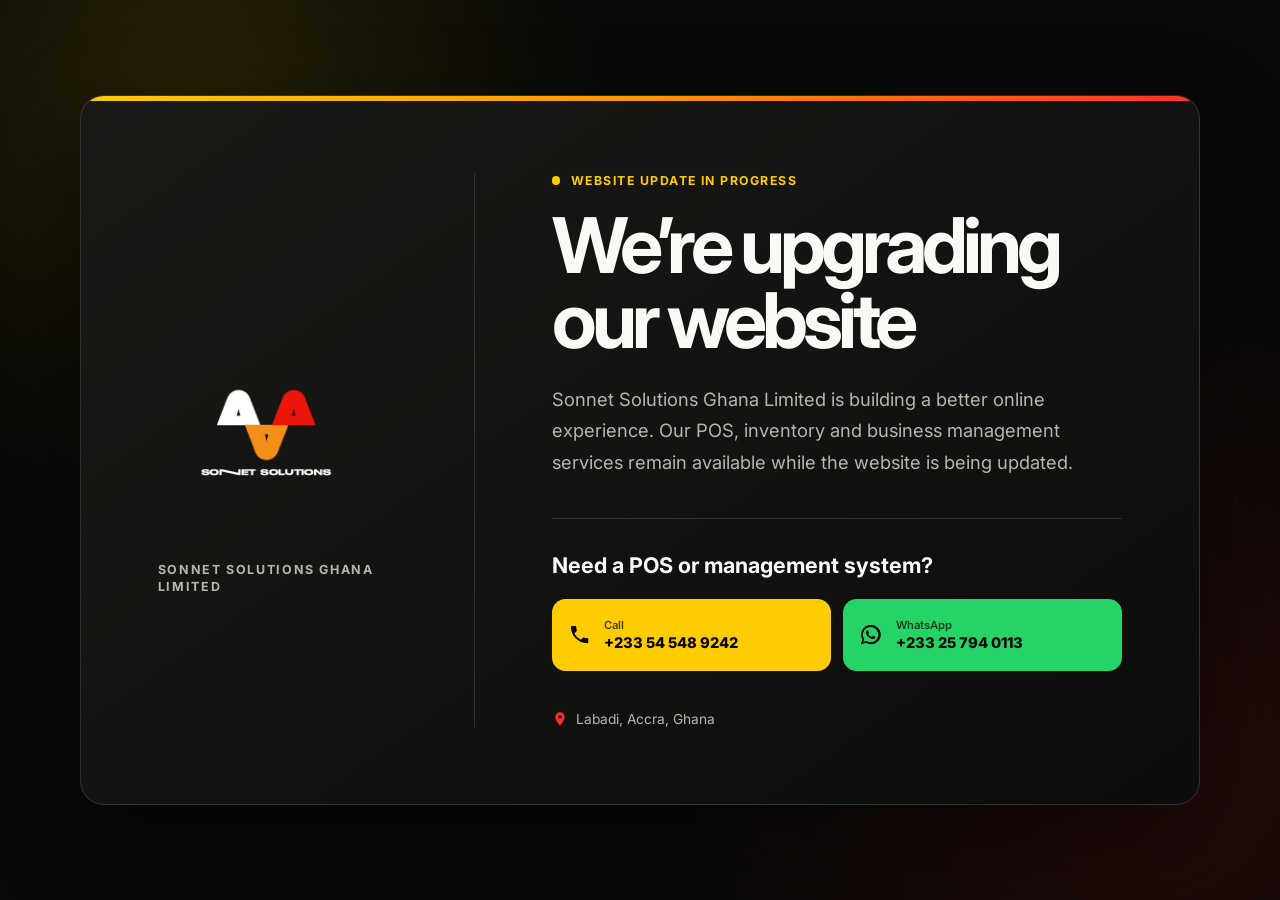
==== index.html @ 83808cdf "Revert "Merge pull request #1 from sonnetechgh-lang/redesign/pos-positioning" This reverts commit e8" ====
<!DOCTYPE html>
<html lang="en">

<head>
    <meta charset="UTF-8">
    <meta name="viewport" content="width=device-width, initial-scale=1.0, viewport-fit=cover">
    <meta name="robots" content="noindex, nofollow, noarchive">
    <meta name="theme-color" content="#080807">
    <meta name="description" content="Sonnet Solutions Ghana Limited is upgrading its website. POS, inventory and business management services remain available.">
    <title>Website Maintenance | Sonnet Solutions Ghana Limited</title>
    <link rel="icon" type="image/x-icon" href="LOGO/3-colors-Black-Bg.ico">
    <link rel="preconnect" href="https://fonts.googleapis.com">
    <link rel="preconnect" href="https://fonts.gstatic.com" crossorigin>
    <link href="https://fonts.googleapis.com/css2?family=Inter:wght@400;500;600;700;800&amp;display=swap" rel="stylesheet">
    <link rel="stylesheet" href="maintenance.css">
</head>

<body>
    <main class="maintenance-shell">
        <section class="maintenance-card" aria-labelledby="maintenance-title">
            <div class="brand-block">
                <img src="LOGO/REMOVED.png" alt="Sonnet Solutions Ghana Limited" class="brand-logo">
                <p class="company-name">Sonnet Solutions Ghana Limited</p>
            </div>

            <div class="message-block">
                <p class="eyebrow"><span class="status-dot" aria-hidden="true"></span> Website update in progress</p>
                <h1 id="maintenance-title">We&rsquo;re upgrading<br>our website</h1>
                <p class="intro">Sonnet Solutions Ghana Limited is building a better online experience. Our POS,
                    inventory and business management services remain available while the website is being updated.</p>
            </div>

            <section class="contact-block" aria-labelledby="contact-title">
                <h2 id="contact-title">Need a POS or management system?</h2>
                <div class="contact-actions">
                    <a class="contact-button contact-button--call" href="tel:+233545489242">
                        <svg viewBox="0 0 24 24" aria-hidden="true">
                            <path d="M6.6 10.8a15.5 15.5 0 0 0 6.6 6.6l2.2-2.2a1 1 0 0 1 1-.24c1.1.37 2.3.56 3.6.56a1 1 0 0 1 1 1V20a1 1 0 0 1-1 1C10.6 21 3 13.4 3 4a1 1 0 0 1 1-1h3.5a1 1 0 0 1 1 1c0 1.25.2 2.46.56 3.58a1 1 0 0 1-.25 1.02L6.6 10.8Z"/>
                        </svg>
                        <span><small>Call</small>+233&nbsp;54&nbsp;548&nbsp;9242</span>
                    </a>
                    <a class="contact-button contact-button--whatsapp" href="https://wa.me/233257940113" target="_blank" rel="noopener noreferrer">
                        <svg viewBox="0 0 24 24" aria-hidden="true">
                            <path d="M12 2a9.8 9.8 0 0 0-8.45 14.75L2 22l5.4-1.5A9.98 9.98 0 1 0 12 2Zm0 17.98a7.9 7.9 0 0 1-4.03-1.1l-.29-.17-3.2.89.86-3.12-.19-.32A7.96 7.96 0 1 1 12 19.98Zm4.37-5.96c-.24-.12-1.42-.7-1.64-.78-.22-.08-.38-.12-.54.12-.16.24-.62.78-.76.94-.14.16-.28.18-.52.06-.24-.12-1.01-.37-1.92-1.18a7.17 7.17 0 0 1-1.33-1.66c-.14-.24-.02-.37.1-.49.11-.11.24-.28.36-.42.12-.14.16-.24.24-.4.08-.16.04-.3-.02-.42-.06-.12-.54-1.3-.74-1.78-.2-.47-.4-.4-.54-.41h-.46c-.16 0-.42.06-.64.3-.22.24-.84.82-.84 2s.86 2.32.98 2.48c.12.16 1.69 2.58 4.1 3.62.57.25 1.02.4 1.37.51.58.18 1.1.16 1.51.1.46-.07 1.42-.58 1.62-1.14.2-.56.2-1.04.14-1.14-.06-.1-.22-.16-.46-.28Z"/>
                        </svg>
                        <span><small>WhatsApp</small>+233 25 794 0113</span>
                    </a>
                </div>
            </section>

            <p class="location">
                <svg viewBox="0 0 24 24" aria-hidden="true">
                    <path d="M12 2a7 7 0 0 0-7 7c0 5.25 7 13 7 13s7-7.75 7-13a7 7 0 0 0-7-7Zm0 9.5A2.5 2.5 0 1 1 12 6a2.5 2.5 0 0 1 0 5.5Z"/>
                </svg>
                Labadi, Accra, Ghana
            </p>
        </section>
    </main>
</body>

</html>
---- maintenance.css ----
:root {
    --ink: #080807;
    --surface: #121210;
    --surface-raised: #191916;
    --text: #faf9f5;
    --muted: #b8b5ab;
    --yellow: #ffcc00;
    --orange: #ff9700;
    --red: #ff3127;
    --green: #25d366;
    --border: rgba(255, 255, 255, 0.12);
    font-family: "Inter", system-ui, -apple-system, BlinkMacSystemFont, "Segoe UI", sans-serif;
    color-scheme: dark;
}

* {
    box-sizing: border-box;
}

html {
    min-width: 320px;
    background: var(--ink);
}

body {
    min-height: 100vh;
    min-height: 100svh;
    margin: 0;
    color: var(--text);
    background:
        radial-gradient(circle at 15% 10%, rgba(255, 204, 0, 0.12), transparent 26rem),
        radial-gradient(circle at 90% 85%, rgba(255, 49, 39, 0.11), transparent 30rem),
        var(--ink);
}

.maintenance-shell {
    min-height: 100vh;
    min-height: 100svh;
    display: grid;
    place-items: center;
    padding: clamp(1rem, 4vw, 3rem);
}

.maintenance-card {
    width: min(100%, 70rem);
    position: relative;
    overflow: hidden;
    display: grid;
    grid-template-columns: minmax(13rem, 0.75fr) minmax(20rem, 1.35fr);
    column-gap: clamp(2rem, 6vw, 6rem);
    row-gap: 2.5rem;
    padding: clamp(2rem, 6vw, 5.5rem);
    background: linear-gradient(145deg, rgba(25, 25, 22, 0.98), rgba(13, 13, 12, 0.98));
    border: 1px solid var(--border);
    border-radius: 1.5rem;
    box-shadow: 0 2rem 6rem rgba(0, 0, 0, 0.45);
}

.maintenance-card::before {
    content: "";
    position: absolute;
    inset: 0 0 auto;
    height: 0.3rem;
    background: linear-gradient(90deg, var(--yellow), var(--orange), var(--red));
}

.brand-block {
    grid-row: 1 / span 3;
    display: flex;
    flex-direction: column;
    align-items: flex-start;
    justify-content: center;
    padding-right: clamp(1rem, 3vw, 3rem);
    border-right: 1px solid var(--border);
}

.brand-logo {
    display: block;
    width: min(100%, 15rem);
    height: auto;
    margin-left: -0.75rem;
}

.company-name {
    max-width: 15rem;
    margin: 1rem 0 0;
    color: var(--muted);
    font-size: 0.78rem;
    font-weight: 700;
    line-height: 1.4;
    letter-spacing: 0.13em;
    text-transform: uppercase;
}

.message-block,
.contact-block {
    max-width: 39rem;
}

.eyebrow {
    display: flex;
    align-items: center;
    gap: 0.65rem;
    margin: 0 0 1.25rem;
    color: var(--yellow);
    font-size: 0.77rem;
    font-weight: 700;
    letter-spacing: 0.12em;
    text-transform: uppercase;
}

.status-dot {
    width: 0.55rem;
    height: 0.55rem;
    flex: 0 0 auto;
    border-radius: 50%;
    background: currentColor;
    box-shadow: 0 0 0 0 rgba(255, 204, 0, 0.45);
    animation: pulse 2s ease-out infinite;
}

h1 {
    margin: 0;
    max-width: 13ch;
    font-size: clamp(2.6rem, 6vw, 5.25rem);
    line-height: 0.98;
    letter-spacing: -0.065em;
}

.intro {
    max-width: 58ch;
    margin: 1.6rem 0 0;
    color: var(--muted);
    font-size: clamp(1rem, 1.5vw, 1.15rem);
    line-height: 1.7;
}

.contact-block {
    padding-top: 2rem;
    border-top: 1px solid var(--border);
}

h2 {
    margin: 0 0 1.25rem;
    font-size: clamp(1.1rem, 2vw, 1.35rem);
    line-height: 1.3;
}

.contact-actions {
    display: grid;
    grid-template-columns: repeat(2, minmax(0, 1fr));
    gap: 0.75rem;
}

.contact-button {
    min-height: 4.5rem;
    display: flex;
    align-items: center;
    gap: 0.85rem;
    padding: 0.85rem 1rem;
    color: var(--ink);
    border-radius: 0.85rem;
    text-decoration: none;
    font-size: 0.92rem;
    font-weight: 800;
    transition: transform 180ms ease, filter 180ms ease;
}

.contact-button svg {
    width: 1.45rem;
    height: 1.45rem;
    flex: 0 0 auto;
    fill: currentColor;
}

.contact-button span {
    display: flex;
    flex-direction: column;
    gap: 0.12rem;
}

.contact-button small {
    font-size: 0.7rem;
    font-weight: 600;
    opacity: 0.72;
}

.contact-button--call {
    background: var(--yellow);
}

.contact-button--whatsapp {
    background: var(--green);
}

.contact-button:hover {
    filter: brightness(1.08);
    transform: translateY(-2px);
}

.contact-button:focus-visible {
    outline: 3px solid var(--text);
    outline-offset: 3px;
}

.location {
    display: flex;
    align-items: center;
    gap: 0.5rem;
    margin: 0;
    color: var(--muted);
    font-size: 0.86rem;
}

.location svg {
    width: 1rem;
    height: 1rem;
    fill: var(--red);
}

@keyframes pulse {
    70% {
        box-shadow: 0 0 0 0.55rem rgba(255, 204, 0, 0);
    }

    100% {
        box-shadow: 0 0 0 0 rgba(255, 204, 0, 0);
    }
}

@media (max-width: 760px) {
    .maintenance-shell {
        place-items: start center;
        padding: 0;
    }

    .maintenance-card {
        min-height: 100vh;
        min-height: 100svh;
        grid-template-columns: 1fr;
        gap: 2rem;
        padding: max(2rem, env(safe-area-inset-top)) 1.25rem max(2rem, env(safe-area-inset-bottom));
        border: 0;
        border-radius: 0;
        box-shadow: none;
    }

    .brand-block {
        grid-row: auto;
        display: grid;
        grid-template-columns: 5.25rem 1fr;
        align-items: center;
        gap: 0.8rem;
        justify-content: start;
        padding: 0 0 1.25rem;
        border-right: 0;
        border-bottom: 1px solid var(--border);
    }

    .brand-logo {
        width: 5.25rem;
        margin: 0;
    }

    .company-name {
        margin: 0;
        font-size: 0.7rem;
    }

    h1 {
        max-width: 10ch;
        font-size: clamp(2.7rem, 14vw, 4.25rem);
    }

    .contact-actions {
        grid-template-columns: 1fr;
    }

    .location {
        align-self: end;
    }
}

@media (prefers-reduced-motion: reduce) {
    *,
    *::before,
    *::after {
        scroll-behavior: auto !important;
        animation-duration: 0.01ms !important;
        animation-iteration-count: 1 !important;
        transition-duration: 0.01ms !important;
    }
}
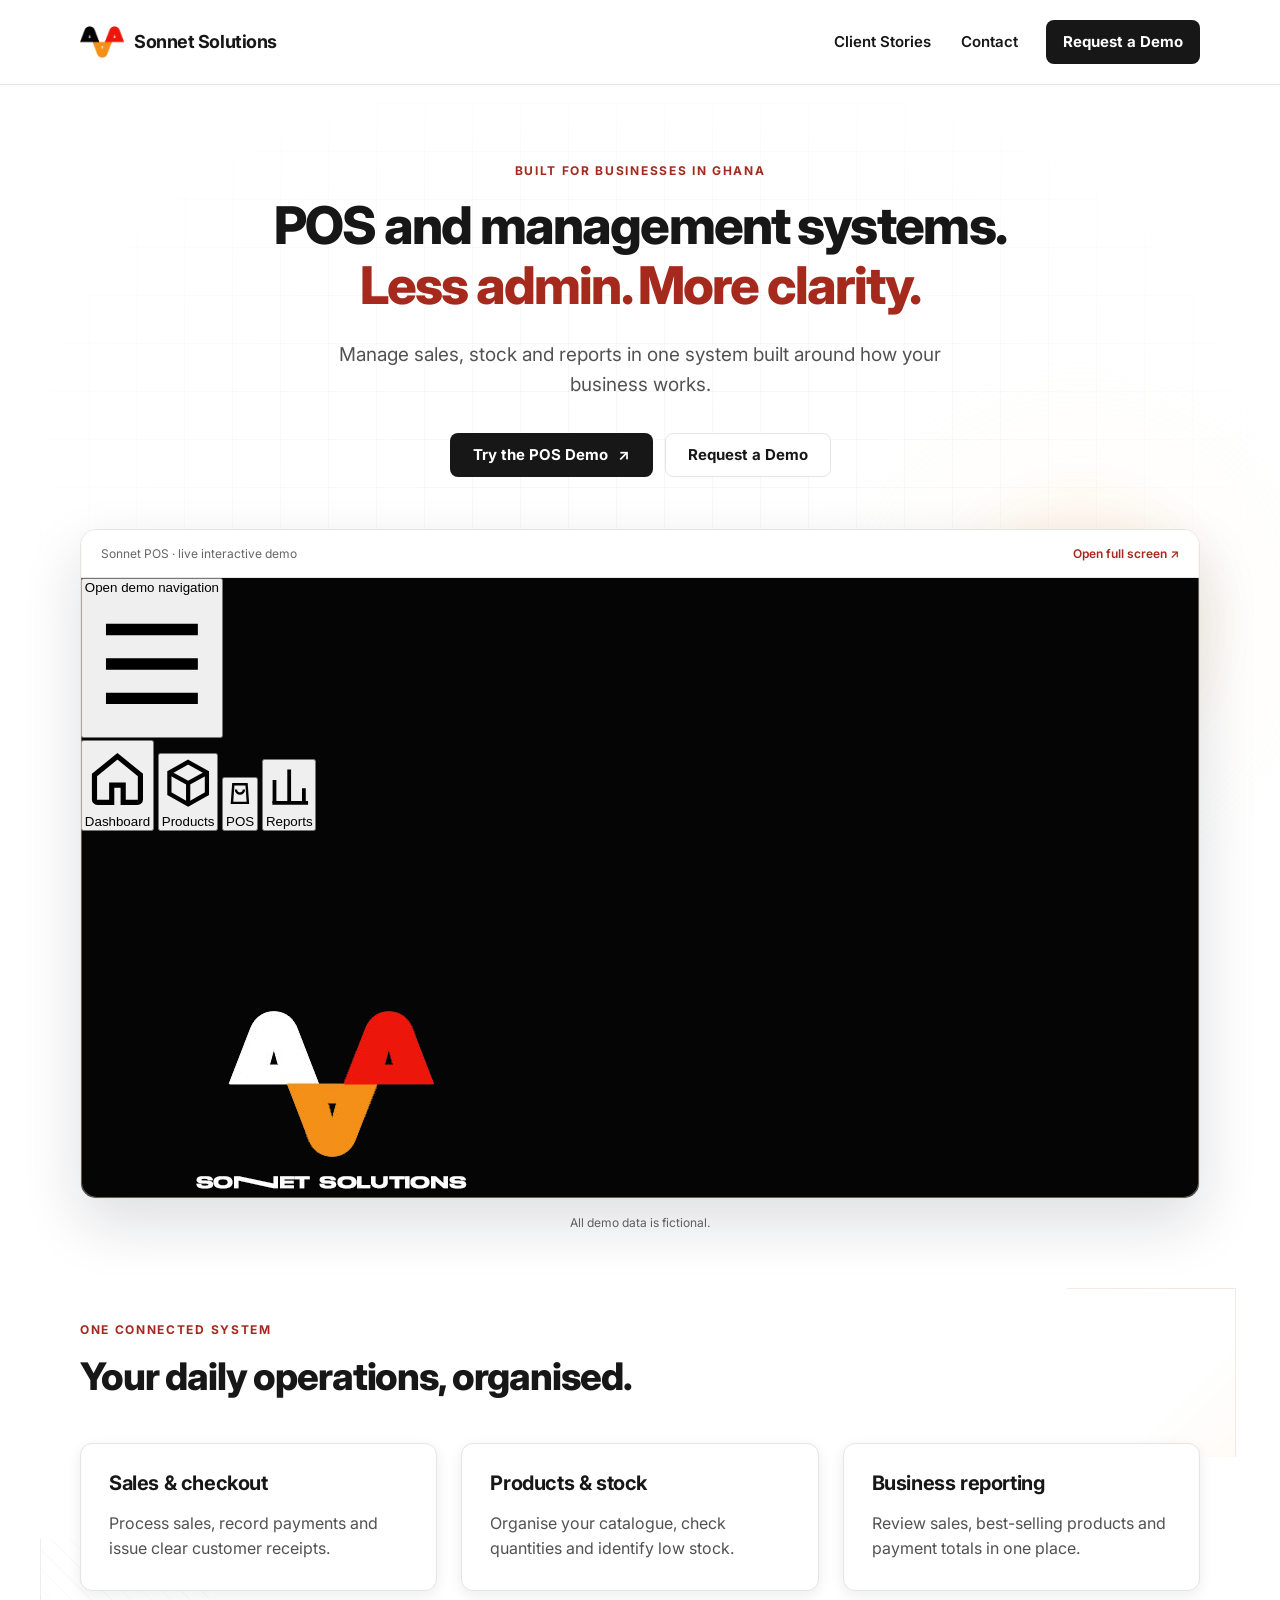
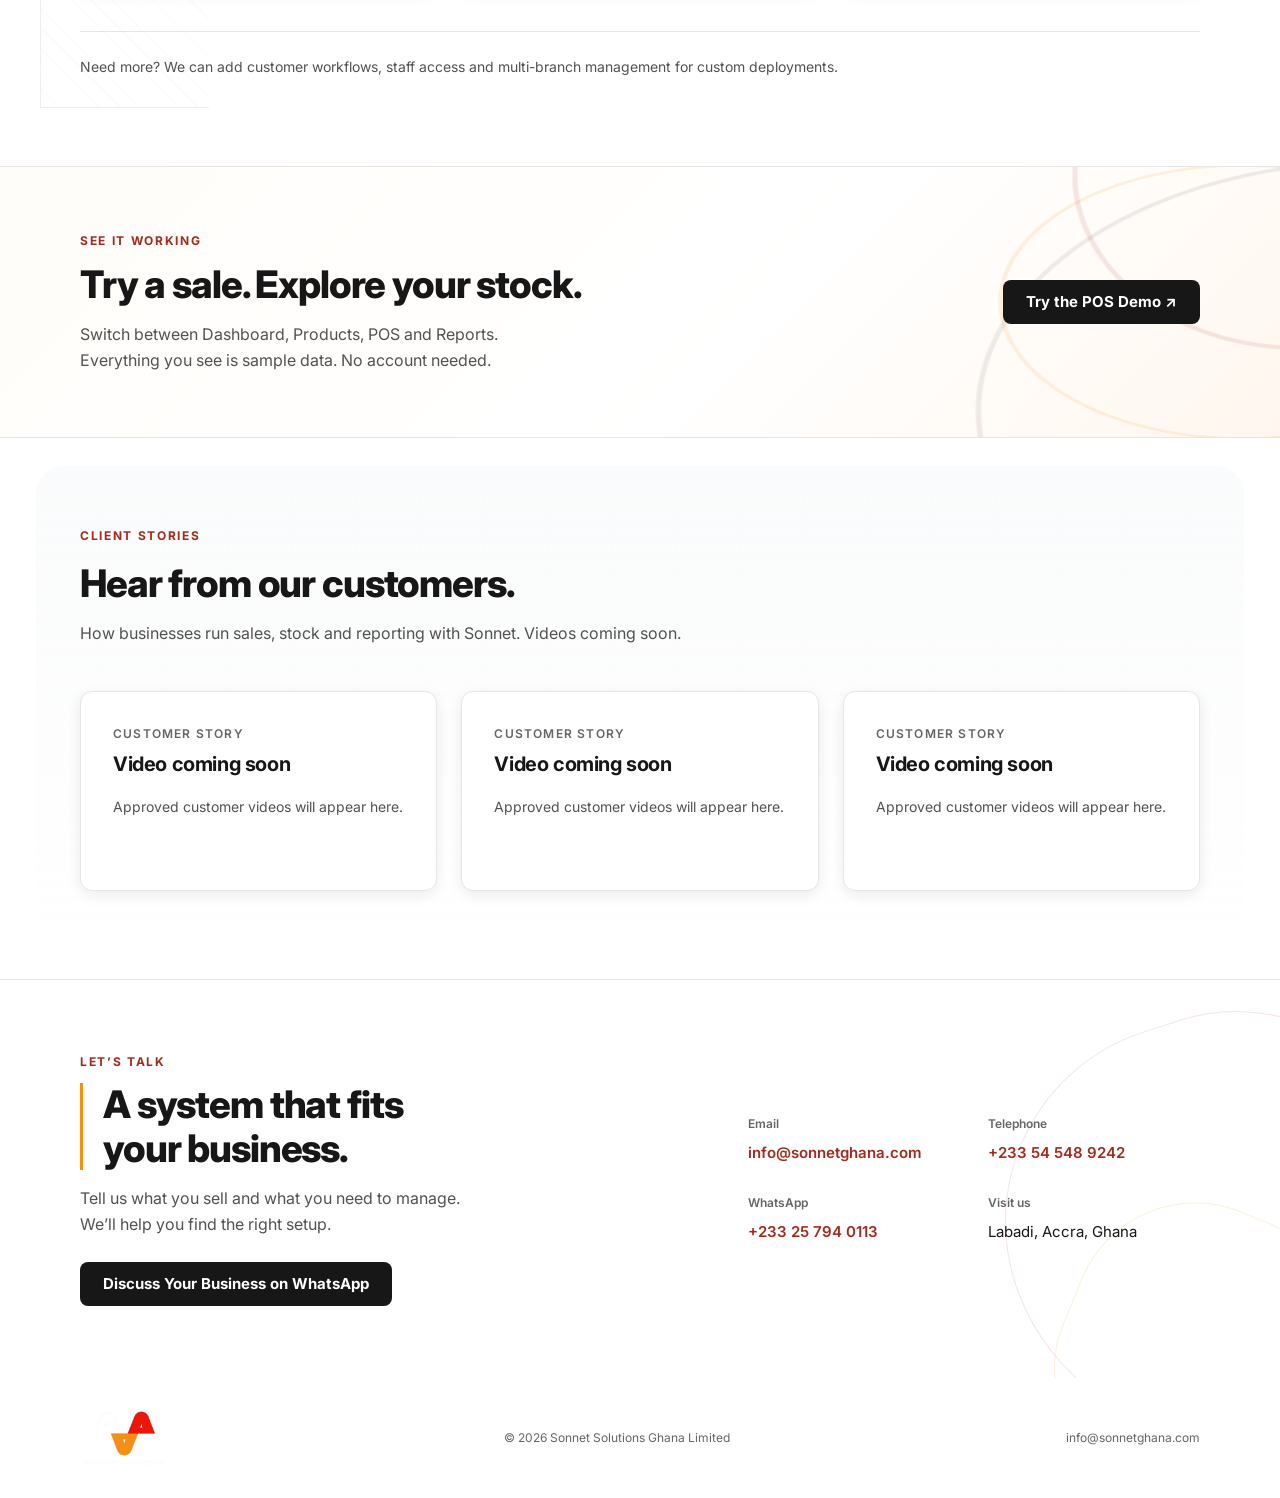
==== commit 80783a48: "Simplify homepage and add subtle backgrounds" ====
--- a/index.html
+++ b/index.html
@@ -1,61 +1,72 @@
 <!DOCTYPE html>
 <html lang="en">
-
 <head>
     <meta charset="UTF-8">
-    <meta name="viewport" content="width=device-width, initial-scale=1.0, viewport-fit=cover">
-    <meta name="robots" content="noindex, nofollow, noarchive">
-    <meta name="theme-color" content="#080807">
-    <meta name="description" content="Sonnet Solutions Ghana Limited is upgrading its website. POS, inventory and business management services remain available.">
-    <title>Website Maintenance | Sonnet Solutions Ghana Limited</title>
-    <link rel="icon" type="image/x-icon" href="LOGO/3-colors-Black-Bg.ico">
+    <meta name="viewport" content="width=device-width, initial-scale=1.0">
+    <title>Sonnet Ghana | POS &amp; Management Systems</title>
+    <meta name="description" content="POS and management systems for Ghanaian businesses. Explore the Sonnet POS demo, manage sales and stock, and discuss your business with our team.">
+    <link rel="canonical" href="https://www.sonnetghana.com/">
+    <meta name="theme-color" content="#ffffff">
+    <link rel="icon" href="LOGO/white.ico">
     <link rel="preconnect" href="https://fonts.googleapis.com">
     <link rel="preconnect" href="https://fonts.gstatic.com" crossorigin>
-    <link href="https://fonts.googleapis.com/css2?family=Inter:wght@400;500;600;700;800&amp;display=swap" rel="stylesheet">
-    <link rel="stylesheet" href="maintenance.css">
+    <link href="https://fonts.googleapis.com/css2?family=Inter:wght@400;500;600;700;800&display=swap" rel="stylesheet">
+    <link rel="stylesheet" href="home.css">
+    <script type="application/ld+json">
+    {"@context":"https://schema.org","@type":"LocalBusiness","name":"Sonnet Solutions Ghana Limited","url":"https://www.sonnetghana.com/","email":"info@sonnetghana.com","telephone":"+233545489242","address":{"@type":"PostalAddress","addressLocality":"Labadi","addressRegion":"Accra","addressCountry":"GH"}}
+    </script>
 </head>
-
 <body>
-    <main class="maintenance-shell">
-        <section class="maintenance-card" aria-labelledby="maintenance-title">
-            <div class="brand-block">
-                <img src="LOGO/REMOVED.png" alt="Sonnet Solutions Ghana Limited" class="brand-logo">
-                <p class="company-name">Sonnet Solutions Ghana Limited</p>
+    <a class="skip-link" href="#main">Skip to content</a>
+    <header class="header">
+        <div class="container header-inner">
+            <a class="brand" href="index.html" aria-label="Sonnet Solutions — home"><span class="brand-mark" aria-hidden="true"><img src="LOGO/3%20colors%20white%20Bg.png" width="500" height="500" alt=""></span><span class="brand-name">Sonnet Solutions</span></a>
+            <button type="button" class="menu-toggle" aria-expanded="false" aria-controls="navigation">Menu</button>
+            <nav id="navigation" aria-label="Primary">
+                <a href="#stories">Client Stories</a><a href="#contact">Contact</a>
+                <a class="button button-primary small" href="#contact">Request a Demo</a>
+            </nav>
+        </div>
+    </header>
+    <main id="main">
+        <section class="hero container">
+            <p class="eyebrow">Built for businesses in Ghana</p>
+            <h1>POS and management systems.<br><span>Less admin. More clarity.</span></h1>
+            <p class="intro">Manage sales, stock and reports in one system built around how your business works.</p>
+            <div class="actions"><a class="button button-primary" href="demo.html">Try the POS Demo <span aria-hidden="true">↗</span></a><a class="button button-secondary" href="#contact">Request a Demo</a></div>
+            <div class="product-preview">
+                <div class="preview-label"><span>Sonnet POS · live interactive demo</span><a href="demo.html">Open full screen ↗</a></div>
+                <iframe src="demo.html" title="Sonnet POS interactive dashboard with fictional sample data"></iframe>
             </div>
-
-            <div class="message-block">
-                <p class="eyebrow"><span class="status-dot" aria-hidden="true"></span> Website update in progress</p>
-                <h1 id="maintenance-title">We&rsquo;re upgrading<br>our website</h1>
-                <p class="intro">Sonnet Solutions Ghana Limited is building a better online experience. Our POS,
-                    inventory and business management services remain available while the website is being updated.</p>
+            <p class="caption">All demo data is fictional.</p>
+        </section>
+        <section class="section container" id="system">
+            <div class="section-heading"><p class="eyebrow">One connected system</p><h2>Your daily operations, organised.</h2></div>
+            <div class="features">
+                <article><h3>Sales &amp; checkout</h3><p>Process sales, record payments and issue clear customer receipts.</p></article>
+                <article><h3>Products &amp; stock</h3><p>Organise your catalogue, check quantities and identify low stock.</p></article>
+                <article><h3>Business reporting</h3><p>Review sales, best-selling products and payment totals in one place.</p></article>
             </div>
-
-            <section class="contact-block" aria-labelledby="contact-title">
-                <h2 id="contact-title">Need a POS or management system?</h2>
-                <div class="contact-actions">
-                    <a class="contact-button contact-button--call" href="tel:+233545489242">
-                        <svg viewBox="0 0 24 24" aria-hidden="true">
-                            <path d="M6.6 10.8a15.5 15.5 0 0 0 6.6 6.6l2.2-2.2a1 1 0 0 1 1-.24c1.1.37 2.3.56 3.6.56a1 1 0 0 1 1 1V20a1 1 0 0 1-1 1C10.6 21 3 13.4 3 4a1 1 0 0 1 1-1h3.5a1 1 0 0 1 1 1c0 1.25.2 2.46.56 3.58a1 1 0 0 1-.25 1.02L6.6 10.8Z"/>
-                        </svg>
-                        <span><small>Call</small>+233&nbsp;54&nbsp;548&nbsp;9242</span>
-                    </a>
-                    <a class="contact-button contact-button--whatsapp" href="https://wa.me/233257940113" target="_blank" rel="noopener noreferrer">
-                        <svg viewBox="0 0 24 24" aria-hidden="true">
-                            <path d="M12 2a9.8 9.8 0 0 0-8.45 14.75L2 22l5.4-1.5A9.98 9.98 0 1 0 12 2Zm0 17.98a7.9 7.9 0 0 1-4.03-1.1l-.29-.17-3.2.89.86-3.12-.19-.32A7.96 7.96 0 1 1 12 19.98Zm4.37-5.96c-.24-.12-1.42-.7-1.64-.78-.22-.08-.38-.12-.54.12-.16.24-.62.78-.76.94-.14.16-.28.18-.52.06-.24-.12-1.01-.37-1.92-1.18a7.17 7.17 0 0 1-1.33-1.66c-.14-.24-.02-.37.1-.49.11-.11.24-.28.36-.42.12-.14.16-.24.24-.4.08-.16.04-.3-.02-.42-.06-.12-.54-1.3-.74-1.78-.2-.47-.4-.4-.54-.41h-.46c-.16 0-.42.06-.64.3-.22.24-.84.82-.84 2s.86 2.32.98 2.48c.12.16 1.69 2.58 4.1 3.62.57.25 1.02.4 1.37.51.58.18 1.1.16 1.51.1.46-.07 1.42-.58 1.62-1.14.2-.56.2-1.04.14-1.14-.06-.1-.22-.16-.46-.28Z"/>
-                        </svg>
-                        <span><small>WhatsApp</small>+233 25 794 0113</span>
-                    </a>
-                </div>
-            </section>
-
-            <p class="location">
-                <svg viewBox="0 0 24 24" aria-hidden="true">
-                    <path d="M12 2a7 7 0 0 0-7 7c0 5.25 7 13 7 13s7-7.75 7-13a7 7 0 0 0-7-7Zm0 9.5A2.5 2.5 0 1 1 12 6a2.5 2.5 0 0 1 0 5.5Z"/>
-                </svg>
-                Labadi, Accra, Ghana
-            </p>
+            <p class="custom-note">Need more? We can add customer workflows, staff access and multi-branch management for custom deployments.</p>
+        </section>
+        <section class="demo-section" id="demo">
+            <div class="container demo-content"><div><p class="eyebrow">See it working</p><h2>Try a sale. Explore your stock.</h2><p>Switch between Dashboard, Products, POS and Reports.<br>Everything you see is sample data. No account needed.</p></div><a class="button button-primary" href="demo.html">Try the POS Demo ↗</a></div>
+        </section>
+        <section class="section container" id="stories">
+            <div class="section-heading"><p class="eyebrow">Client stories</p><h2>Hear from our customers.</h2><p>How businesses run sales, stock and reporting with Sonnet. Videos coming soon.</p></div>
+            <div class="stories-grid" id="customer-videos">
+                <article class="video-placeholder"><span>Customer story</span><h3>Video coming soon</h3><p>Approved customer videos will appear here.</p></article>
+                <article class="video-placeholder"><span>Customer story</span><h3>Video coming soon</h3><p>Approved customer videos will appear here.</p></article>
+                <article class="video-placeholder"><span>Customer story</span><h3>Video coming soon</h3><p>Approved customer videos will appear here.</p></article>
+            </div>
+        </section>
+        <section class="contact-section" id="contact">
+            <div class="container contact-grid"><div><p class="eyebrow">Let’s talk</p><h2>A system that fits<br>your business.</h2><p>Tell us what you sell and what you need to manage.<br>We’ll help you find the right setup.</p><a class="button button-primary" href="https://wa.me/233257940113?text=Hello%20Sonnet%2C%20I%27d%20like%20to%20discuss%20a%20POS%20system%20for%20my%20business.">Discuss Your Business on WhatsApp</a></div>
+                <address><div><span>Email</span><a href="mailto:info@sonnetghana.com">info@sonnetghana.com</a></div><div><span>Telephone</span><a href="tel:+233545489242">+233&nbsp;54&nbsp;548&nbsp;9242</a></div><div><span>WhatsApp</span><a href="https://wa.me/233257940113">+233 25 794 0113</a></div><div><span>Visit us</span>Labadi, Accra, Ghana</div></address>
+            </div>
         </section>
     </main>
+    <footer class="container footer"><a class="brand" href="index.html" aria-label="Sonnet Solutions — home"><span class="brand-logo"><img src="LOGO/REMOVED.png" width="200" height="200" alt="Sonnet Solutions" loading="lazy"></span></a><span>© <span id="year">2026</span> Sonnet Solutions Ghana Limited</span><a href="mailto:info@sonnetghana.com">info@sonnetghana.com</a></footer>
+    <script src="home.js"></script>
 </body>
-
 </html>
--- a/home.css
+++ b/home.css
@@ -0,0 +1,269 @@
+:root {
+    font-family: Inter, system-ui, -apple-system, BlinkMacSystemFont, "Segoe UI", sans-serif;
+    /* Marketing brand colours; the embedded demo owns its separate palette. */
+    --bg: #FFFFFF;
+    --surface: #FFFFFF;
+    --text: #171717;
+    --body: #525252;
+    --muted: #666666;
+    --line: #E5E5E5;
+    --primary: #171717;
+    --primary-dark: #A52A1D;
+    --primary-soft: #FFF0E0;
+    --brand-orange: #F79009;
+    --radius: 8px;
+    --shadow: 0 4px 14px rgba(15, 23, 42, 0.08);
+    --shadow-lg: 0 24px 60px rgba(15, 23, 42, 0.14);
+    background: var(--bg);
+    color: var(--text);
+    line-height: 1.6;
+    color-scheme: light;
+}
+* { box-sizing: border-box; }
+html { scroll-padding-top: 92px; }
+body { margin: 0; overflow-x: hidden; }
+a { color: inherit; text-decoration: none; }
+button { font: inherit; }
+a:focus-visible, button:focus-visible, iframe:focus-visible, video:focus-visible { outline: 2px solid var(--primary-dark); outline-offset: 2px; }
+::selection { background: var(--primary-soft); }
+img { max-width: 100%; object-fit: contain; }
+.container { width: min(1120px, calc(100% - 48px)); margin: auto; }
+.skip-link { position: absolute; top: -100px; padding: 12px; background: var(--surface); z-index: 10; }
+.skip-link:focus { top: 0; }
+
+.header { position: sticky; top: 0; z-index: 50; background: var(--surface); border-bottom: 1px solid var(--line); }
+.header-inner { min-height: 84px; display: flex; align-items: center; justify-content: space-between; gap: 24px; }
+.brand { display: inline-flex; align-items: center; gap: 10px; min-height: 44px; }
+.brand-name { font-size: 1.125rem; font-weight: 700; letter-spacing: -.025em; color: var(--text); }
+/* Frame the supplied symbol without its empty margins or raster wordmark. */
+.brand-mark { position: relative; display: block; width: 44px; height: 32px; overflow: hidden; flex-shrink: 0; }
+.brand-mark img { position: absolute; width: 108px; height: 108px; max-width: none; left: -32px; top: -38px; }
+.brand-logo { position: relative; display: block; width: 110px; height: 72px; overflow: hidden; flex-shrink: 0; }
+.brand-logo img { position: absolute; width: 190px; height: 190px; max-width: none; left: 50%; top: 50%; transform: translate(-50%, -53%); }
+.header nav { display: flex; gap: 26px; align-items: center; font-size: 15px; font-weight: 600; }
+.header nav a:not(.button) { padding: 8px 2px; color: var(--text); }
+.header nav a:not(.button):hover { color: var(--primary-dark); }
+
+.button { display: inline-flex; align-items: center; justify-content: center; gap: 10px; min-height: 44px; padding: 0 22px; border-radius: var(--radius); font-weight: 700; font-size: 15px; border: 1px solid transparent; transition: background-color 120ms ease, border-color 120ms ease; }
+.button-primary { background: var(--primary); color: #FFFFFF; }
+.button-primary:hover { background: var(--primary-dark); }
+.button-primary:active { background: #782014; }
+.button-secondary { background: var(--surface); color: var(--text); border-color: var(--line); }
+.button-secondary:hover { background: #F3F4F6; }
+.button-secondary:active { background: var(--line); }
+.button.small { min-height: 44px; padding: 0 16px; }
+
+.menu-toggle { display: none; }
+
+.hero { position: relative; padding-top: 76px; text-align: center; isolation: isolate; }
+.hero::before,
+.hero::after {
+    content: "";
+    position: absolute;
+    pointer-events: none;
+    z-index: -1;
+}
+.hero::before {
+    inset: 18px -88px auto;
+    height: 720px;
+    background:
+        linear-gradient(rgba(23, 23, 23, 0.035) 1px, transparent 1px),
+        linear-gradient(90deg, rgba(23, 23, 23, 0.035) 1px, transparent 1px);
+    background-size: 48px 48px;
+    -webkit-mask-image: radial-gradient(ellipse at 50% 45%, #000 0%, rgba(0, 0, 0, 0.76) 38%, transparent 72%);
+    mask-image: radial-gradient(ellipse at 50% 45%, #000 0%, rgba(0, 0, 0, 0.76) 38%, transparent 72%);
+}
+.hero::after {
+    right: -160px;
+    top: 260px;
+    width: 560px;
+    height: 560px;
+    border-radius: 50%;
+    background: radial-gradient(circle, rgba(247, 144, 9, 0.16), rgba(255, 240, 224, 0.08) 42%, transparent 70%);
+    filter: blur(4px);
+}
+.eyebrow { text-transform: uppercase; font-size: 12px; letter-spacing: .14em; font-weight: 700; color: var(--primary-dark); margin: 0 0 16px; }
+h1, h2, h3 { line-height: 1.15; margin: 0; }
+h1 { font-size: clamp(34px, 4.5vw, 52px); font-weight: 800; letter-spacing: -0.035em; }
+h1 span { color: var(--primary-dark); }
+h2 { font-size: clamp(28px, 3vw, 38px); font-weight: 800; letter-spacing: -0.03em; }
+h3 { font-size: 20px; font-weight: 700; letter-spacing: -0.02em; }
+p { color: var(--body); }
+.intro { max-width: 640px; margin: 24px auto; font-size: 19px; }
+.actions { display: flex; justify-content: center; gap: 12px; flex-wrap: wrap; margin: 32px 0 52px; }
+
+.product-preview { position: relative; border: 1px solid var(--line); border-radius: 16px; overflow: hidden; background: var(--surface); box-shadow: var(--shadow-lg); text-align: left; }
+.product-preview::before {
+    content: "";
+    position: absolute;
+    inset: 0;
+    pointer-events: none;
+    border-radius: inherit;
+    box-shadow: inset 0 1px 0 rgba(255, 255, 255, 0.9), inset 0 0 0 1px rgba(255, 240, 224, 0.38);
+    z-index: 1;
+}
+.preview-label { display: flex; justify-content: space-between; gap: 16px; padding: 14px 20px; background: var(--surface); border-bottom: 1px solid var(--line); font-size: 12px; color: var(--muted); }
+.preview-label a { color: var(--primary-dark); font-weight: 600; }
+.preview-label a:hover { text-decoration: underline; }
+iframe { display: block; border: 0; width: 100%; height: 620px; background: var(--bg); color-scheme: light; }
+.caption { font-size: 12px; color: var(--muted); margin: 14px 0 0; }
+
+.section { padding-top: 88px; padding-bottom: 88px; scroll-margin-top: 24px; }
+#system { position: relative; isolation: isolate; }
+#system::before,
+#system::after {
+    content: "";
+    position: absolute;
+    pointer-events: none;
+    z-index: -1;
+    width: 168px;
+    height: 168px;
+    opacity: 0.6;
+}
+#system::before {
+    top: 56px;
+    right: -36px;
+    border-top: 1px solid rgba(165, 42, 29, 0.18);
+    border-right: 1px solid rgba(165, 42, 29, 0.18);
+    background: linear-gradient(135deg, transparent 64%, rgba(247, 144, 9, 0.06));
+}
+#system::after {
+    left: -40px;
+    bottom: 58px;
+    border-left: 1px solid rgba(23, 23, 23, 0.12);
+    border-bottom: 1px solid rgba(23, 23, 23, 0.12);
+    background: repeating-linear-gradient(45deg, transparent 0 13px, rgba(23, 23, 23, 0.035) 13px 14px);
+}
+.section-heading { max-width: 640px; margin-bottom: 44px; }
+.section-heading p:last-child { margin-bottom: 0; }
+.features { display: grid; grid-template-columns: repeat(3, minmax(0, 1fr)); gap: 24px; }
+.features article { border: 1px solid var(--line); border-radius: 12px; background: var(--surface); padding: 28px; box-shadow: var(--shadow); }
+.features h3 { margin-bottom: 10px; }
+.features p { margin-bottom: 0; }
+.custom-note { border-top: 1px solid var(--line); padding-top: 24px; margin: 40px 0 0; font-size: 14px; }
+
+.demo-section { position: relative; overflow: hidden; background: linear-gradient(135deg, #FFFDF9 0%, var(--surface) 58%, #FFF7EF 100%); border-block: 1px solid var(--line); padding: 64px 0; isolation: isolate; }
+.demo-section::before {
+    content: "";
+    position: absolute;
+    inset: -92px -120px -92px auto;
+    width: min(48vw, 560px);
+    pointer-events: none;
+    z-index: -1;
+    background:
+        radial-gradient(ellipse at 82% 22%, transparent 0 34%, rgba(165, 42, 29, 0.11) 34.3% 34.8%, transparent 35.1%),
+        radial-gradient(ellipse at 72% 50%, transparent 0 42%, rgba(247, 144, 9, 0.12) 42.3% 42.8%, transparent 43.1%),
+        radial-gradient(ellipse at 96% 74%, transparent 0 52%, rgba(23, 23, 23, 0.08) 52.3% 52.7%, transparent 53%);
+}
+.demo-content { display: flex; align-items: center; justify-content: space-between; gap: 32px; }
+.demo-content .eyebrow { margin-bottom: 12px; }
+.demo-content .button { flex-shrink: 0; }
+.demo-content p:last-child { margin-bottom: 0; }
+
+#stories { position: relative; isolation: isolate; }
+#stories::before {
+    content: "";
+    position: absolute;
+    inset: 28px -44px;
+    pointer-events: none;
+    z-index: -1;
+    border-radius: 28px;
+    background:
+        linear-gradient(180deg, rgba(249, 250, 251, 0.82), rgba(255, 255, 255, 0.94)),
+        linear-gradient(90deg, rgba(23, 23, 23, 0.035) 1px, transparent 1px);
+    background-size: auto, 64px 64px;
+}
+.stories-grid { display: grid; grid-template-columns: repeat(3, minmax(0, 1fr)); gap: 24px; }
+.video-placeholder { border: 1px solid var(--line); border-radius: 12px; background: var(--surface); padding: 32px; min-height: 200px; display: flex; flex-direction: column; box-shadow: var(--shadow); }
+.video-placeholder span { font-size: 12px; text-transform: uppercase; letter-spacing: .1em; font-weight: 600; color: var(--muted); margin-bottom: 10px; }
+.video-placeholder h3 { margin-bottom: 6px; }
+.video-placeholder p { font-size: 14px; margin-bottom: 0; }
+.customer-video video { width: 100%; aspect-ratio: 16/9; background: var(--surface); border: 1px solid var(--line); border-radius: 12px; }
+.customer-video h3 { font-size: 18px; margin-top: 16px; }
+.customer-video p { font-size: 14px; margin-bottom: 0; }
+
+.contact-section { position: relative; overflow: hidden; padding: 72px 0; background: var(--surface); border-top: 1px solid var(--line); isolation: isolate; }
+.contact-section::before,
+.contact-section::after {
+    content: "";
+    position: absolute;
+    pointer-events: none;
+    z-index: -1;
+}
+.contact-section::before {
+    width: 420px;
+    height: 420px;
+    right: -150px;
+    top: 38px;
+    border: 1px solid rgba(165, 42, 29, 0.12);
+    border-radius: 52% 48% 42% 58%;
+    transform: rotate(-18deg);
+}
+.contact-section::after {
+    width: 280px;
+    height: 280px;
+    right: -66px;
+    bottom: -112px;
+    border: 1px solid rgba(247, 144, 9, 0.14);
+    border-radius: 48% 52% 58% 42%;
+    transform: rotate(22deg);
+}
+.contact-grid { display: grid; grid-template-columns: 1.3fr 1fr; gap: 80px; }
+.contact-grid .eyebrow { margin-bottom: 12px; }
+.contact-grid p:last-of-type { margin-bottom: 24px; }
+address { font-style: normal; display: grid; grid-template-columns: 1fr 1fr; gap: 28px; align-content: center; font-size: 15px; color: var(--text); }
+address span { display: block; font-size: 12px; font-weight: 600; color: var(--muted); margin-bottom: 8px; }
+address a { overflow-wrap: anywhere; color: var(--primary-dark); font-weight: 600; }
+address a:hover, .footer a:hover { text-decoration: underline; }
+
+.footer { padding-top: 32px; padding-bottom: 32px; display: flex; align-items: center; justify-content: space-between; gap: 20px; font-size: 12px; color: var(--muted); }
+.footer .brand-logo { width: 88px; height: 56px; }
+.footer .brand-logo img { width: 150px; height: 150px; }
+.footer a { color: var(--muted); }
+
+@media (max-width: 900px) {
+    .header-inner { flex-wrap: wrap; padding-block: 12px; gap: 12px; }
+    .menu-toggle { display: block; background: var(--surface); color: var(--text); border: 1px solid var(--line); border-radius: var(--radius); min-width: 64px; min-height: 44px; padding: 0 12px; }
+    .menu-toggle:hover { background: #F3F4F6; }
+    .header nav { width: 100%; display: none; align-items: stretch; gap: 4px; flex-direction: column; padding-bottom: 8px; }
+    .header nav.open { display: flex; }
+    .header nav a:not(.button), .header nav .button.small { padding: 12px; }
+    .header nav .button.small { min-height: 44px; }
+    .hero { padding-top: 48px; }
+    .hero::before { inset-inline: -120px; height: 620px; background-size: 40px 40px; }
+    .hero::after { right: -260px; top: 300px; width: 480px; height: 480px; }
+    .features { gap: 16px; }
+    .contact-grid { gap: 36px; }
+    address { grid-template-columns: 1fr; }
+    .demo-content { align-items: flex-start; flex-direction: column; }
+    .demo-section::before { right: -240px; width: 620px; opacity: 0.65; }
+}
+@media (max-width: 600px) {
+    .container { width: calc(100% - 32px); }
+    .brand-name { font-size: 1rem; }
+    .hero { text-align: left; }
+    .hero::before { inset-inline: -160px; top: 0; height: 540px; -webkit-mask-image: radial-gradient(ellipse at 44% 42%, #000 0%, rgba(0, 0, 0, 0.6) 34%, transparent 68%); mask-image: radial-gradient(ellipse at 44% 42%, #000 0%, rgba(0, 0, 0, 0.6) 34%, transparent 68%); }
+    .hero::after { right: -300px; top: 270px; opacity: 0.72; }
+    .intro { font-size: 17px; }
+    .actions { justify-content: flex-start; margin-bottom: 32px; }
+    .features, .stories-grid, .contact-grid { grid-template-columns: 1fr; }
+    .section { padding-block: 56px; }
+    .preview-label { padding: 12px; flex-wrap: wrap; }
+    iframe { height: 520px; }
+    .section-heading { margin-bottom: 32px; }
+    #system::before, #system::after { width: 112px; height: 112px; opacity: 0.42; }
+    #system::before { right: -44px; top: 36px; }
+    #system::after { left: -46px; bottom: 34px; }
+    #stories::before { inset: 12px -20px; border-radius: 20px; background-size: auto, 48px 48px; }
+    .features { gap: 16px; }
+    .demo-section, .contact-section { padding-block: 48px; }
+    .demo-section::before { right: -340px; opacity: 0.5; }
+    .contact-section::before { width: 300px; height: 300px; right: -180px; top: 30px; }
+    .contact-section::after { width: 200px; height: 200px; right: -96px; bottom: -90px; }
+    .footer { flex-direction: column; align-items: flex-start; gap: 12px; }
+    .button { font-size: 14px; }
+}
+@media (prefers-reduced-motion: reduce) {
+    .button { transition: none; }
+}
+.contact-grid h2 { border-left: 3px solid var(--brand-orange); padding-left: 20px; }
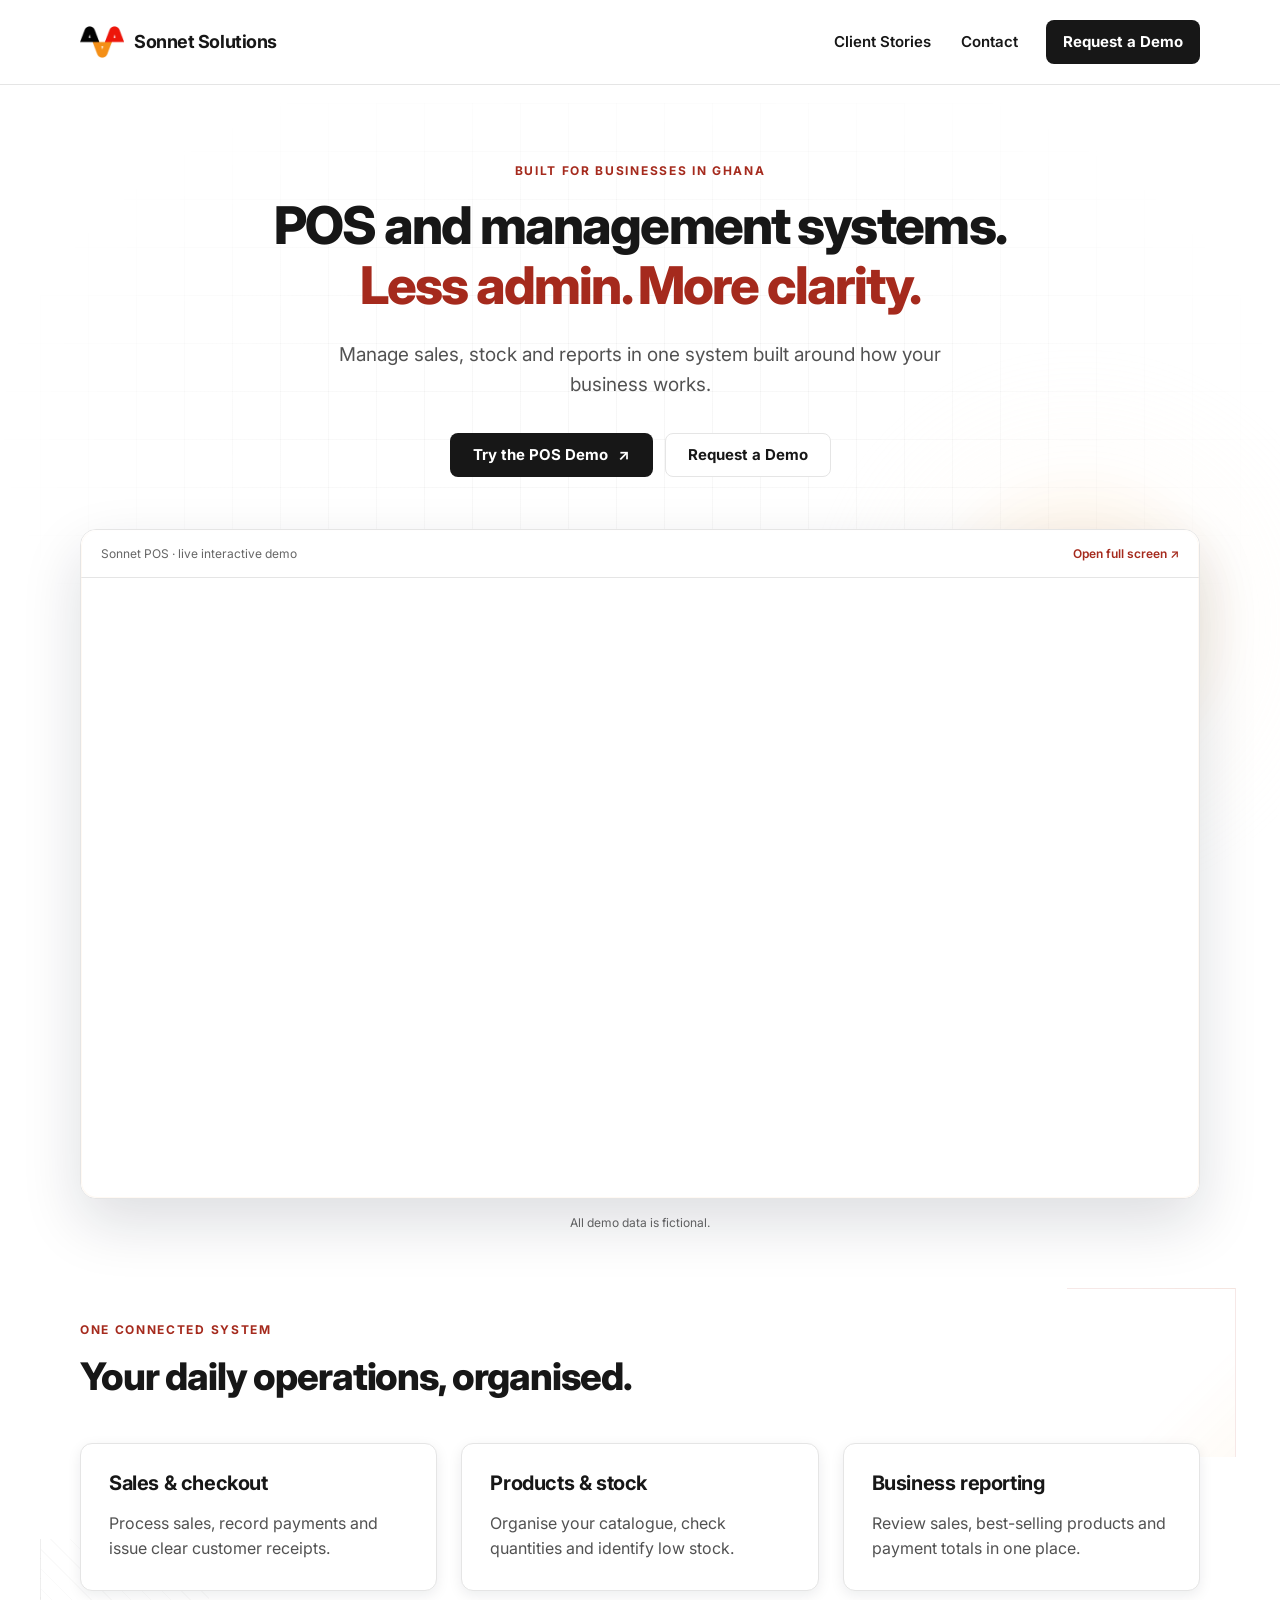
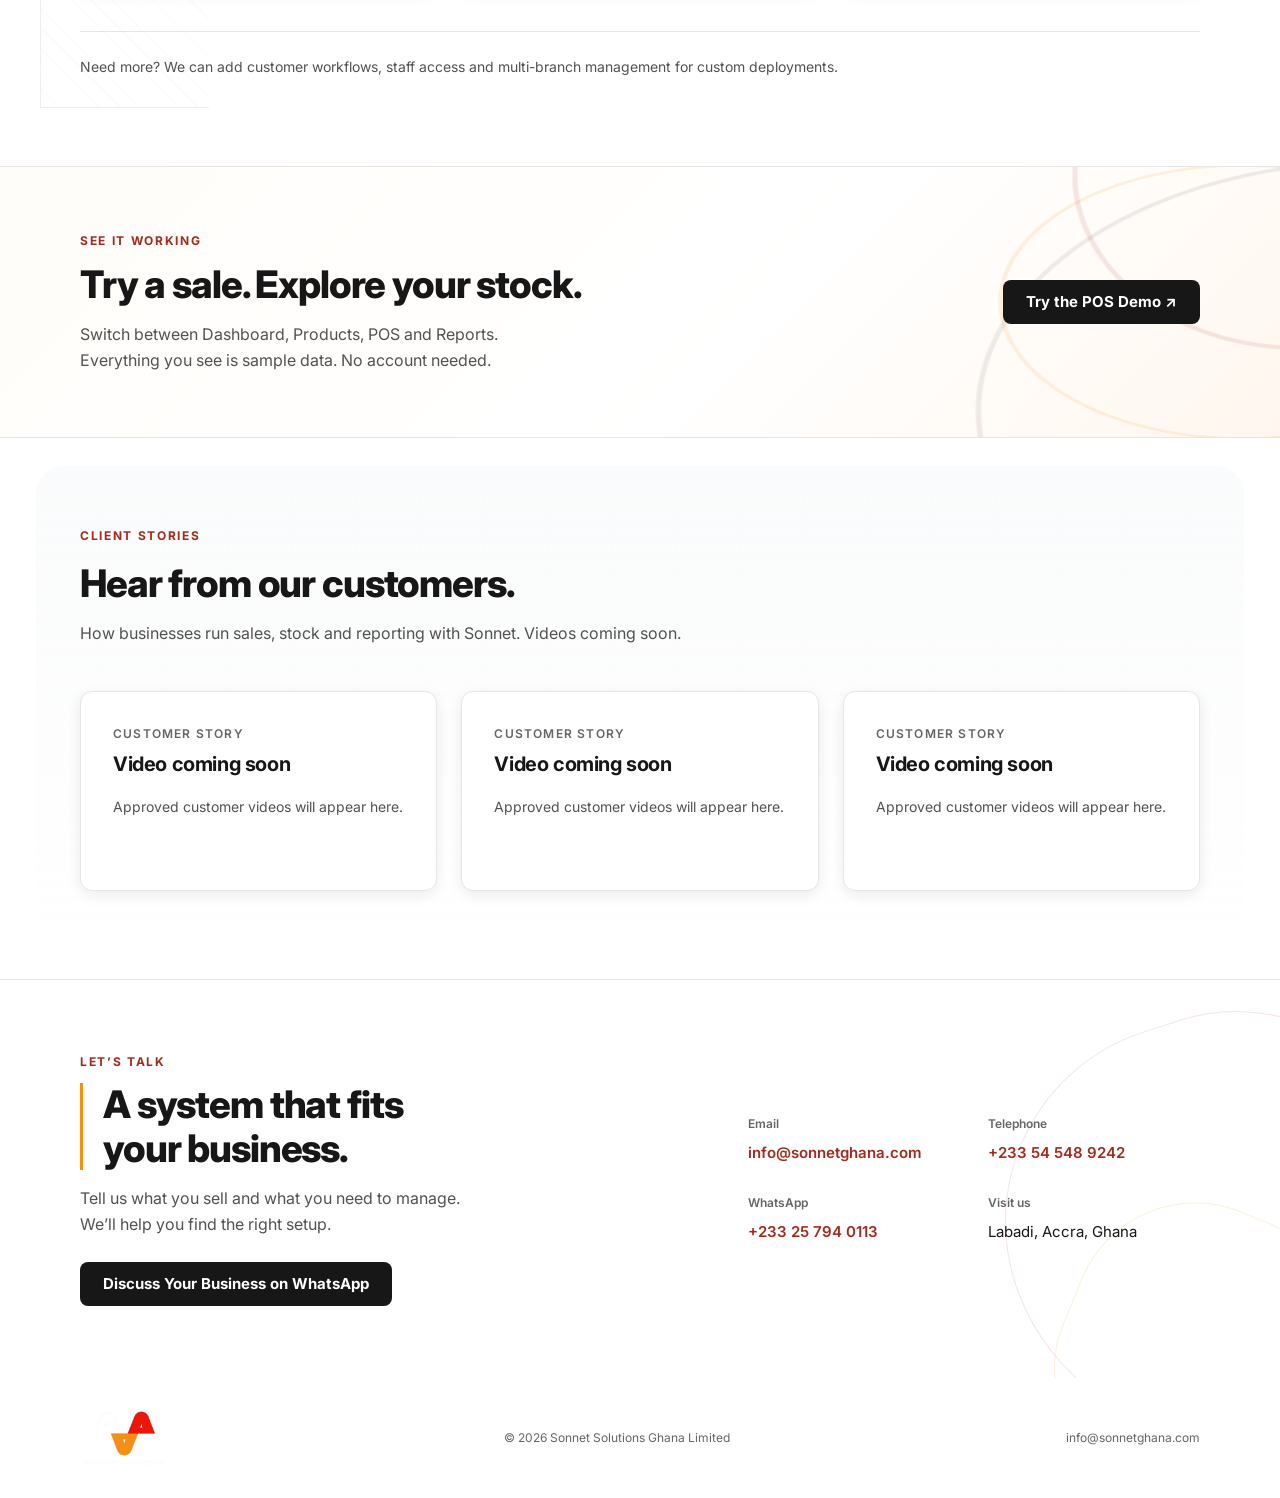
==== commit 866ebcca: "Optimize homepage and demo loading performance" ====
--- a/index.html
+++ b/index.html
@@ -20,7 +20,7 @@
     <a class="skip-link" href="#main">Skip to content</a>
     <header class="header">
         <div class="container header-inner">
-            <a class="brand" href="index.html" aria-label="Sonnet Solutions — home"><span class="brand-mark" aria-hidden="true"><img src="LOGO/3%20colors%20white%20Bg.png" width="500" height="500" alt=""></span><span class="brand-name">Sonnet Solutions</span></a>
+            <a class="brand" href="index.html" aria-label="Sonnet Solutions — home"><span class="brand-mark" aria-hidden="true"><img src="LOGO/3%20colors%20white%20Bg.png" width="500" height="500" alt="" decoding="async" fetchpriority="high"></span><span class="brand-name">Sonnet Solutions</span></a>
             <button type="button" class="menu-toggle" aria-expanded="false" aria-controls="navigation">Menu</button>
             <nav id="navigation" aria-label="Primary">
                 <a href="#stories">Client Stories</a><a href="#contact">Contact</a>
@@ -36,7 +36,7 @@
             <div class="actions"><a class="button button-primary" href="demo.html">Try the POS Demo <span aria-hidden="true">↗</span></a><a class="button button-secondary" href="#contact">Request a Demo</a></div>
             <div class="product-preview">
                 <div class="preview-label"><span>Sonnet POS · live interactive demo</span><a href="demo.html">Open full screen ↗</a></div>
-                <iframe src="demo.html" title="Sonnet POS interactive dashboard with fictional sample data"></iframe>
+                <iframe data-src="demo.html" loading="lazy" title="Sonnet POS interactive dashboard with fictional sample data" srcdoc="<!doctype html><html lang='en'><head><meta charset='utf-8'><meta name='viewport' content='width=device-width,initial-scale=1'><style>body{margin:0;display:grid;place-items:center;min-height:100vh;background:#F9FAFB;color:#525252;font:14px system-ui,-apple-system,Segoe UI,sans-serif}.box{padding:24px;text-align:center}.title{display:block;margin-bottom:6px;color:#171717;font-weight:700}</style></head><body><div class='box'><span class='title'>Sonnet POS Demo</span><span>Loading the live interactive demo...</span></div></body></html>"></iframe>
             </div>
             <p class="caption">All demo data is fictional.</p>
         </section>
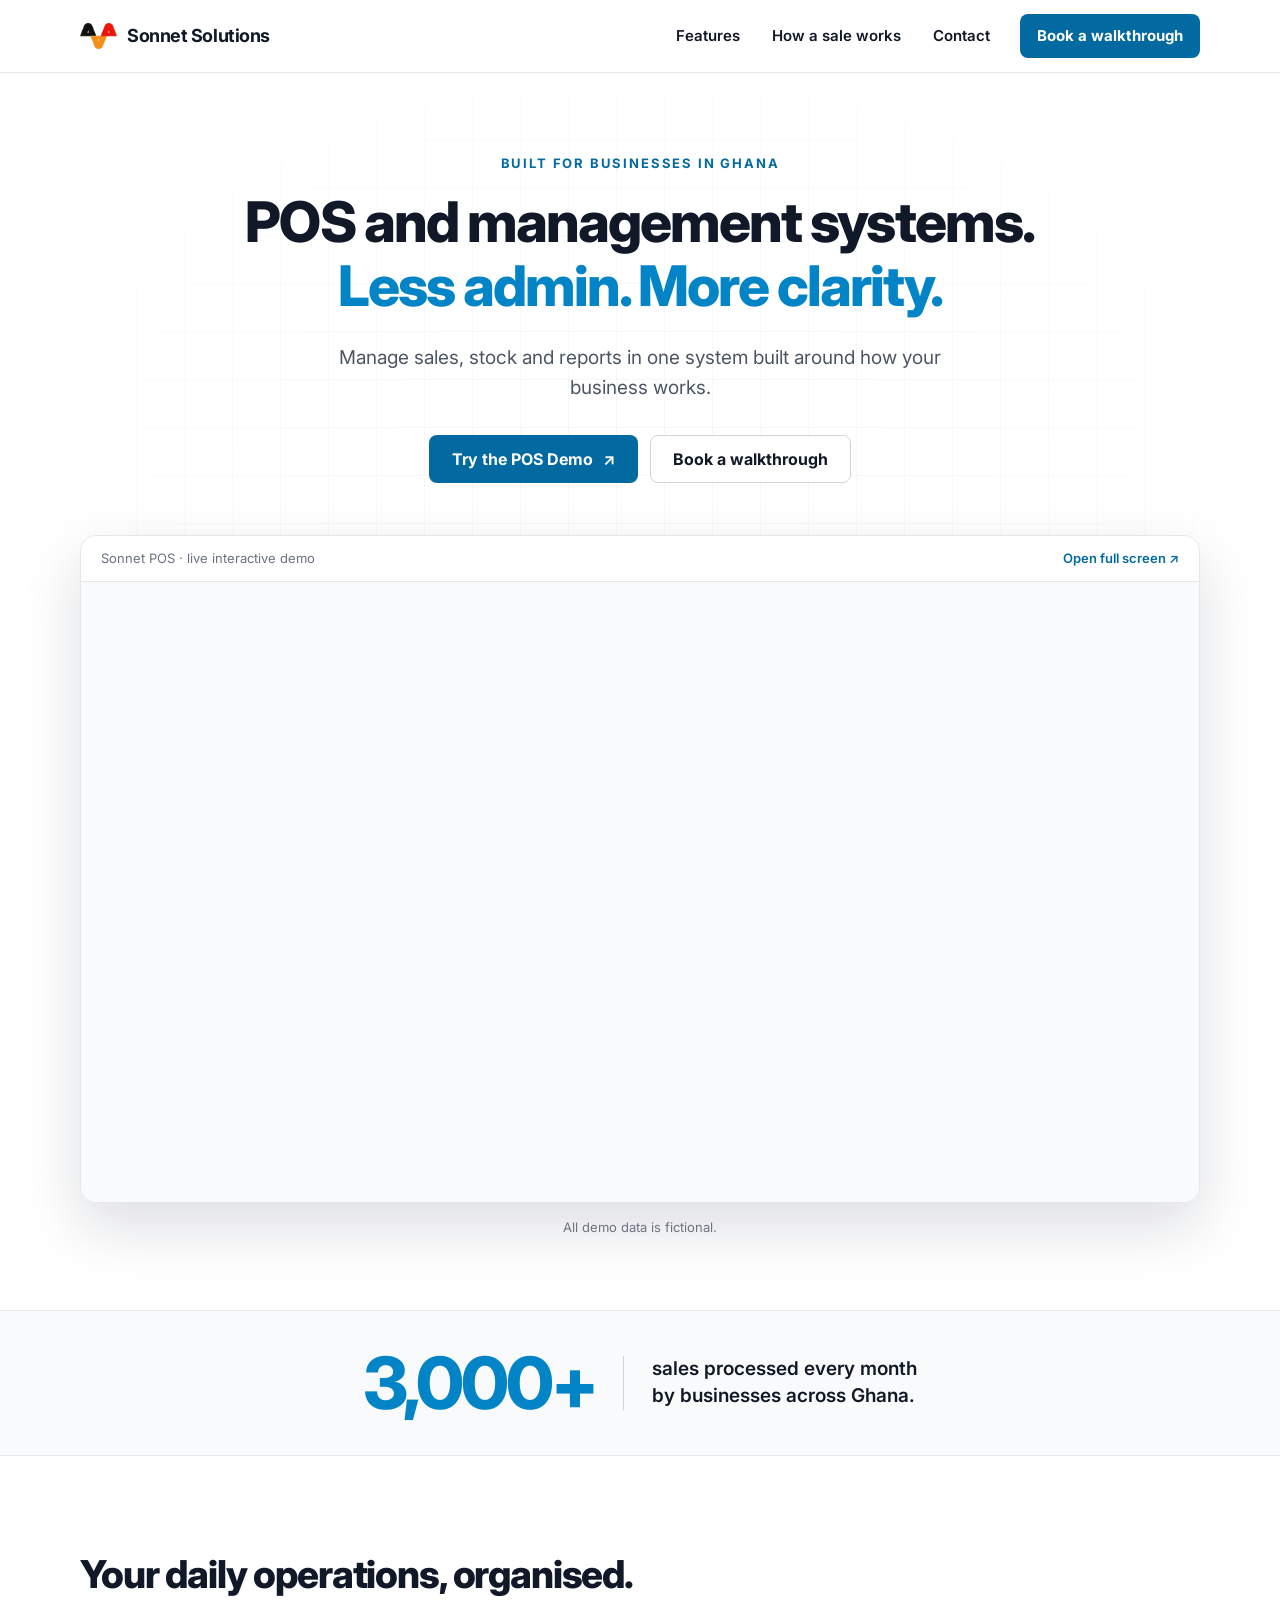
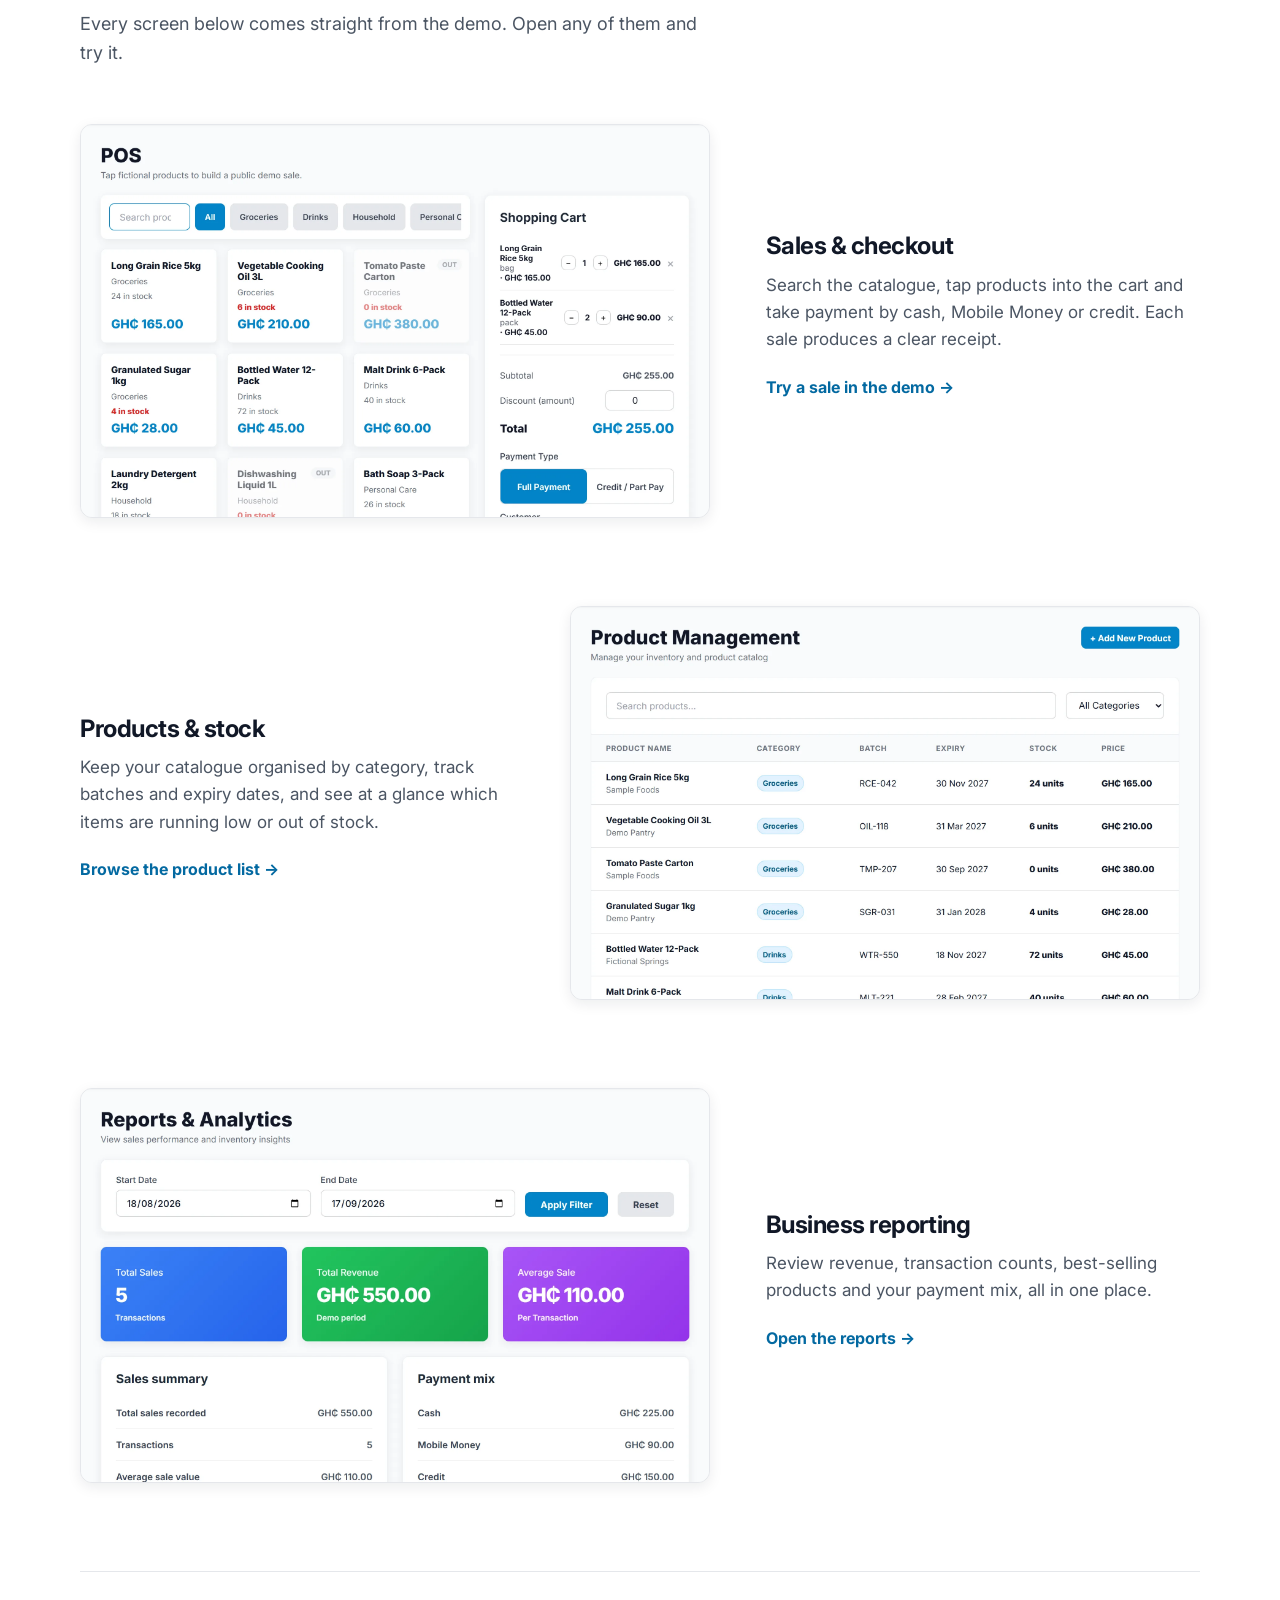
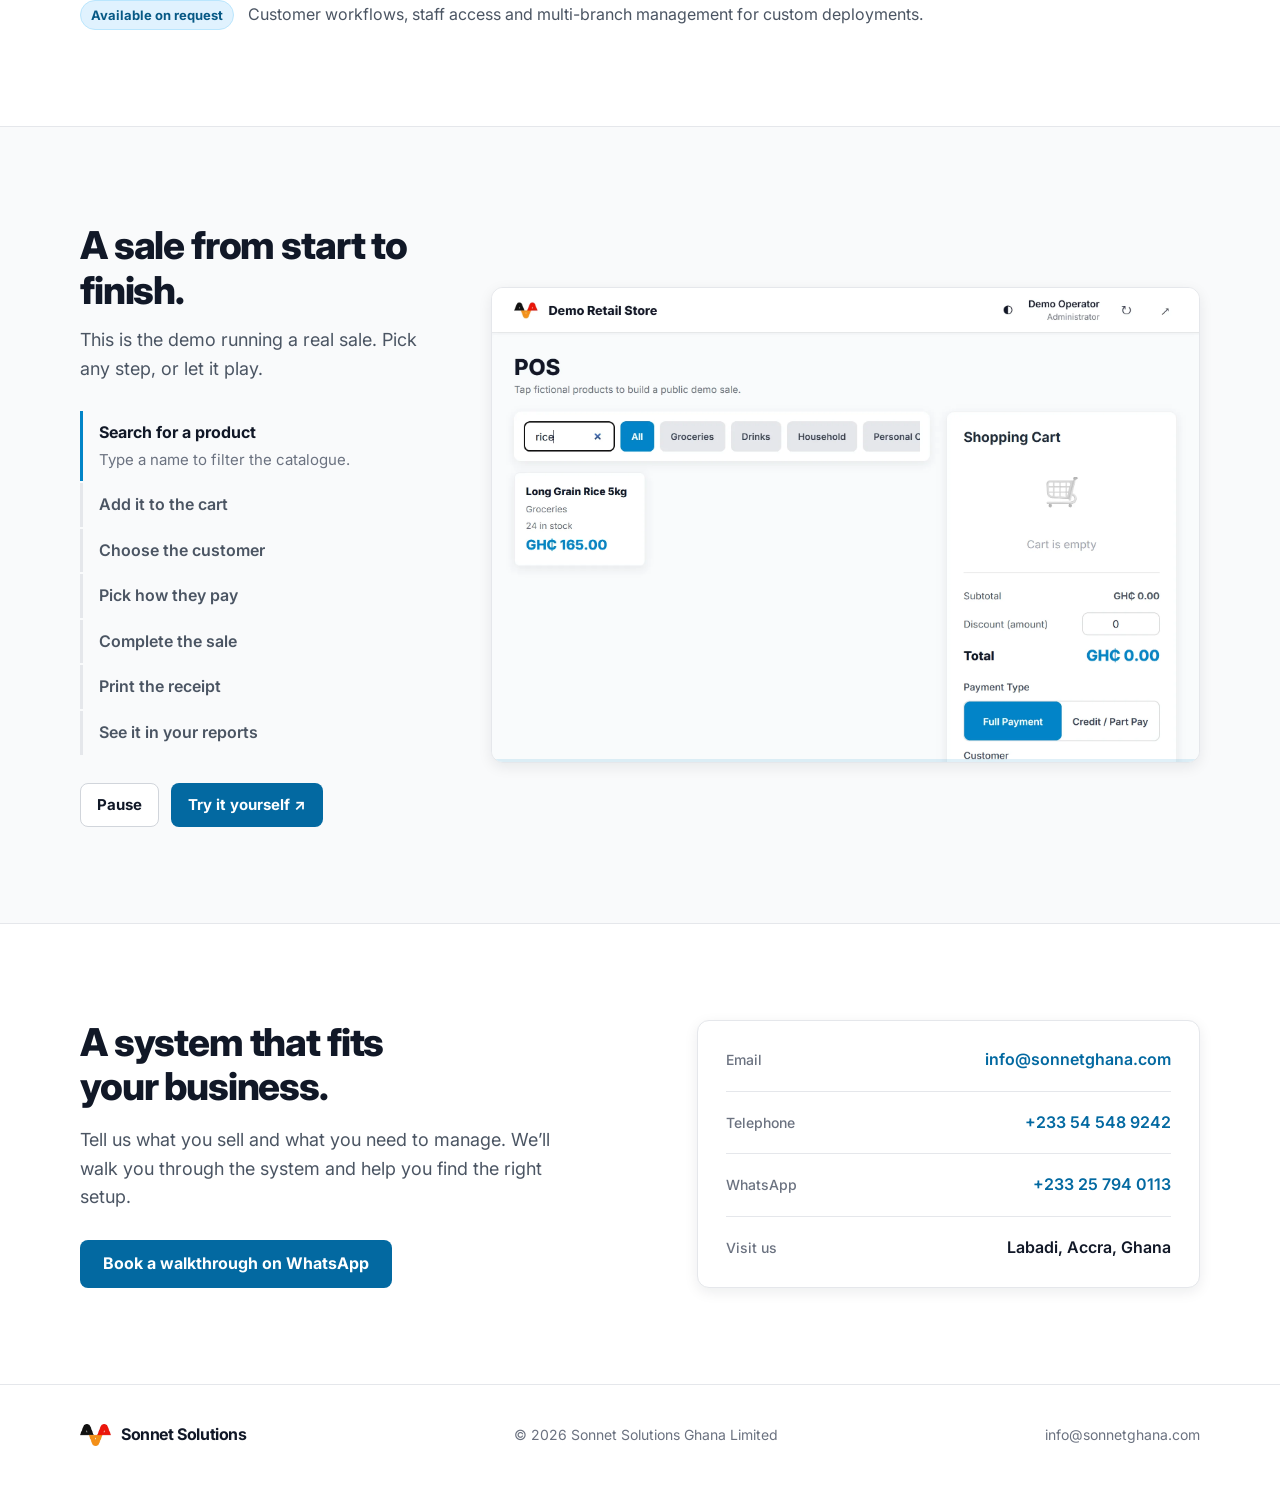
==== commit 542ee410: "Redesign homepage around real demo captures - Use the demo's blue and greys across the homepage - Re" ====
--- a/index.html
+++ b/index.html
@@ -4,9 +4,19 @@
     <meta charset="UTF-8">
     <meta name="viewport" content="width=device-width, initial-scale=1.0">
     <title>Sonnet Ghana | POS &amp; Management Systems</title>
-    <meta name="description" content="POS and management systems for Ghanaian businesses. Explore the Sonnet POS demo, manage sales and stock, and discuss your business with our team.">
+    <meta name="description" content="POS and management systems for Ghanaian businesses. Explore the Sonnet POS demo, manage sales and stock, and book a walkthrough with our team.">
     <link rel="canonical" href="https://www.sonnetghana.com/">
     <meta name="theme-color" content="#ffffff">
+    <meta property="og:type" content="website">
+    <meta property="og:site_name" content="Sonnet Solutions">
+    <meta property="og:title" content="Sonnet POS &amp; Management Systems">
+    <meta property="og:description" content="Sales, stock and reports in one system built for businesses in Ghana. Try the interactive demo.">
+    <meta property="og:url" content="https://www.sonnetghana.com/">
+    <meta property="og:image" content="https://www.sonnetghana.com/assets/demo/og-dashboard.jpg">
+    <meta property="og:image:width" content="1200">
+    <meta property="og:image:height" content="630">
+    <meta property="og:image:alt" content="Sonnet POS demo dashboard with fictional sample data">
+    <meta name="twitter:card" content="summary_large_image">
     <link rel="icon" href="LOGO/white.ico">
     <link rel="preconnect" href="https://fonts.googleapis.com">
     <link rel="preconnect" href="https://fonts.gstatic.com" crossorigin>
@@ -20,11 +30,11 @@
     <a class="skip-link" href="#main">Skip to content</a>
     <header class="header">
         <div class="container header-inner">
-            <a class="brand" href="index.html" aria-label="Sonnet Solutions — home"><span class="brand-mark" aria-hidden="true"><img src="LOGO/3%20colors%20white%20Bg.png" width="500" height="500" alt="" decoding="async" fetchpriority="high"></span><span class="brand-name">Sonnet Solutions</span></a>
+            <a class="brand" href="index.html" aria-label="Sonnet Solutions — home"><img class="brand-mark" src="LOGO/sonnet-mark.png" width="207" height="146" alt="" decoding="async" fetchpriority="high"><span class="brand-name">Sonnet Solutions</span></a>
             <button type="button" class="menu-toggle" aria-expanded="false" aria-controls="navigation">Menu</button>
             <nav id="navigation" aria-label="Primary">
-                <a href="#stories">Client Stories</a><a href="#contact">Contact</a>
-                <a class="button button-primary small" href="#contact">Request a Demo</a>
+                <a href="#system">Features</a><a href="#walkthrough">How a sale works</a><a href="#contact">Contact</a>
+                <a class="button button-primary small" href="#contact">Book a walkthrough</a>
             </nav>
         </div>
     </header>
@@ -33,40 +43,111 @@
             <p class="eyebrow">Built for businesses in Ghana</p>
             <h1>POS and management systems.<br><span>Less admin. More clarity.</span></h1>
             <p class="intro">Manage sales, stock and reports in one system built around how your business works.</p>
-            <div class="actions"><a class="button button-primary" href="demo.html">Try the POS Demo <span aria-hidden="true">↗</span></a><a class="button button-secondary" href="#contact">Request a Demo</a></div>
+            <div class="actions"><a class="button button-primary" href="demo.html">Try the POS Demo <span aria-hidden="true">↗</span></a><a class="button button-secondary" href="#contact">Book a walkthrough</a></div>
             <div class="product-preview">
                 <div class="preview-label"><span>Sonnet POS · live interactive demo</span><a href="demo.html">Open full screen ↗</a></div>
-                <iframe data-src="demo.html" loading="lazy" title="Sonnet POS interactive dashboard with fictional sample data" srcdoc="<!doctype html><html lang='en'><head><meta charset='utf-8'><meta name='viewport' content='width=device-width,initial-scale=1'><style>body{margin:0;display:grid;place-items:center;min-height:100vh;background:#F9FAFB;color:#525252;font:14px system-ui,-apple-system,Segoe UI,sans-serif}.box{padding:24px;text-align:center}.title{display:block;margin-bottom:6px;color:#171717;font-weight:700}</style></head><body><div class='box'><span class='title'>Sonnet POS Demo</span><span>Loading the live interactive demo...</span></div></body></html>"></iframe>
+                <iframe data-src="demo.html" loading="lazy" title="Sonnet POS interactive dashboard with fictional sample data" srcdoc="<!doctype html><html lang='en'><head><meta charset='utf-8'><meta name='viewport' content='width=device-width,initial-scale=1'><style>body{margin:0;display:grid;place-items:center;min-height:100vh;background:#F9FAFB;color:#4B5563;font:14px system-ui,-apple-system,Segoe UI,sans-serif}.box{padding:24px;text-align:center}.title{display:block;margin-bottom:6px;color:#111827;font-weight:700}</style></head><body><div class='box'><span class='title'>Sonnet POS Demo</span><span>Loading the live interactive demo...</span></div></body></html>"></iframe>
             </div>
+            <a class="preview-mobile" href="demo.html">
+                <img src="assets/demo/mobile-dashboard.webp" width="780" height="1520" alt="Sonnet POS demo dashboard on a phone, showing fictional sample data" loading="lazy" decoding="async">
+                <span class="button button-primary">Open the demo <span aria-hidden="true">↗</span></span>
+            </a>
             <p class="caption">All demo data is fictional.</p>
         </section>
-        <section class="section container" id="system">
-            <div class="section-heading"><p class="eyebrow">One connected system</p><h2>Your daily operations, organised.</h2></div>
-            <div class="features">
-                <article><h3>Sales &amp; checkout</h3><p>Process sales, record payments and issue clear customer receipts.</p></article>
-                <article><h3>Products &amp; stock</h3><p>Organise your catalogue, check quantities and identify low stock.</p></article>
-                <article><h3>Business reporting</h3><p>Review sales, best-selling products and payment totals in one place.</p></article>
-            </div>
-            <p class="custom-note">Need more? We can add customer workflows, staff access and multi-branch management for custom deployments.</p>
-        </section>
-        <section class="demo-section" id="demo">
-            <div class="container demo-content"><div><p class="eyebrow">See it working</p><h2>Try a sale. Explore your stock.</h2><p>Switch between Dashboard, Products, POS and Reports.<br>Everything you see is sample data. No account needed.</p></div><a class="button button-primary" href="demo.html">Try the POS Demo ↗</a></div>
-        </section>
-        <section class="section container" id="stories">
-            <div class="section-heading"><p class="eyebrow">Client stories</p><h2>Hear from our customers.</h2><p>How businesses run sales, stock and reporting with Sonnet. Videos coming soon.</p></div>
-            <div class="stories-grid" id="customer-videos">
-                <article class="video-placeholder"><span>Customer story</span><h3>Video coming soon</h3><p>Approved customer videos will appear here.</p></article>
-                <article class="video-placeholder"><span>Customer story</span><h3>Video coming soon</h3><p>Approved customer videos will appear here.</p></article>
-                <article class="video-placeholder"><span>Customer story</span><h3>Video coming soon</h3><p>Approved customer videos will appear here.</p></article>
+
+        <section class="proof" aria-label="Sonnet in numbers">
+            <div class="container proof-inner">
+                <p class="proof-number">3,000+</p>
+                <p class="proof-text">sales processed every month <br>by businesses across Ghana.</p>
             </div>
         </section>
+
+        <section class="section container" id="system">
+            <div class="section-heading"><h2>Your daily operations, organised.</h2><p>Every screen below comes straight from the demo. Open any of them and try it.</p></div>
+            <div class="feature-rows">
+                <article class="feature-row">
+                    <figure class="shot"><img src="assets/demo/feature-sale.webp" width="2048" height="1280" alt="Demo POS screen: product cards on the left and a shopping cart with two items on the right" loading="lazy" decoding="async"></figure>
+                    <div class="feature-copy">
+                        <h3>Sales &amp; checkout</h3>
+                        <p>Search the catalogue, tap products into the cart and take payment by cash, Mobile Money or credit. Each sale produces a clear receipt.</p>
+                        <a class="text-link" href="demo.html#pos">Try a sale in the demo →</a>
+                    </div>
+                </article>
+                <article class="feature-row">
+                    <figure class="shot"><img src="assets/demo/feature-stock.webp" width="2048" height="1280" alt="Demo product management table with categories, batches, expiry dates, stock levels and prices" loading="lazy" decoding="async"></figure>
+                    <div class="feature-copy">
+                        <h3>Products &amp; stock</h3>
+                        <p>Keep your catalogue organised by category, track batches and expiry dates, and see at a glance which items are running low or out of stock.</p>
+                        <a class="text-link" href="demo.html#products">Browse the product list →</a>
+                    </div>
+                </article>
+                <article class="feature-row">
+                    <figure class="shot"><img src="assets/demo/feature-reports.webp" width="2048" height="1280" alt="Demo reports screen with total sales, revenue and average sale figures" loading="lazy" decoding="async"></figure>
+                    <div class="feature-copy">
+                        <h3>Business reporting</h3>
+                        <p>Review revenue, transaction counts, best-selling products and your payment mix, all in one place.</p>
+                        <a class="text-link" href="demo.html#reports">Open the reports →</a>
+                    </div>
+                </article>
+            </div>
+            <p class="custom-note"><span class="tag">Available on request</span> Customer workflows, staff access and multi-branch management for custom deployments.</p>
+        </section>
+
+        <section class="walkthrough" id="walkthrough">
+            <div class="container walkthrough-grid">
+                <div class="walkthrough-copy">
+                    <h2>A sale from start to finish.</h2>
+                    <p>This is the demo running a real sale. Pick any step, or let it play.</p>
+                    <ol class="steps" id="sale-steps">
+                        <li><button type="button" data-step="0"><b>Search for a product</b><span>Type a name to filter the catalogue.</span></button></li>
+                        <li><button type="button" data-step="1"><b>Add it to the cart</b><span>Tap a product. Tap again to add more.</span></button></li>
+                        <li><button type="button" data-step="2"><b>Choose the customer</b><span>Walk-in, or a saved account with its balance.</span></button></li>
+                        <li><button type="button" data-step="3"><b>Pick how they pay</b><span>Cash, Mobile Money, credit or advance.</span></button></li>
+                        <li><button type="button" data-step="4"><b>Complete the sale</b><span>Stock and balances update straight away.</span></button></li>
+                        <li><button type="button" data-step="5"><b>Print the receipt</b><span>Sized for 80mm thermal printers.</span></button></li>
+                        <li><button type="button" data-step="6"><b>See it in your reports</b><span>Revenue and payment mix include the new sale.</span></button></li>
+                    </ol>
+                    <div class="walkthrough-actions">
+                        <button type="button" class="button button-secondary small" id="sale-toggle" aria-pressed="false">Pause</button>
+                        <a class="button button-primary small" href="demo.html#pos">Try it yourself ↗</a>
+                    </div>
+                </div>
+                <figure class="stage shot">
+                    <img src="assets/demo/sale-1.webp" width="2560" height="1720" alt="Step 1: typing rice into the POS search box" class="active" loading="lazy" decoding="async">
+                    <img src="assets/demo/sale-2.webp" width="2560" height="1720" alt="Step 2: rice and bottled water added to the cart" loading="lazy" decoding="async">
+                    <img src="assets/demo/sale-3.webp" width="2560" height="1720" alt="Step 3: Sample Mini Mart selected as the customer" loading="lazy" decoding="async">
+                    <img src="assets/demo/sale-4.webp" width="2560" height="1720" alt="Step 4: Mobile Money selected with a payment reference" loading="lazy" decoding="async">
+                    <img src="assets/demo/sale-5.webp" width="2560" height="1720" alt="Step 5: the sale is completed and the receipt is ready" loading="lazy" decoding="async">
+                    <img src="assets/demo/sale-6.webp" width="2560" height="1720" alt="Step 6: the receipt preview for the sale" loading="lazy" decoding="async">
+                    <img src="assets/demo/sale-7.webp" width="2560" height="1720" alt="Step 7: the reports screen including the new sale" loading="lazy" decoding="async">
+                    <div class="stage-progress" aria-hidden="true"><span></span></div>
+                </figure>
+            </div>
+        </section>
+
         <section class="contact-section" id="contact">
-            <div class="container contact-grid"><div><p class="eyebrow">Let’s talk</p><h2>A system that fits<br>your business.</h2><p>Tell us what you sell and what you need to manage.<br>We’ll help you find the right setup.</p><a class="button button-primary" href="https://wa.me/233257940113?text=Hello%20Sonnet%2C%20I%27d%20like%20to%20discuss%20a%20POS%20system%20for%20my%20business.">Discuss Your Business on WhatsApp</a></div>
-                <address><div><span>Email</span><a href="mailto:info@sonnetghana.com">info@sonnetghana.com</a></div><div><span>Telephone</span><a href="tel:+233545489242">+233&nbsp;54&nbsp;548&nbsp;9242</a></div><div><span>WhatsApp</span><a href="https://wa.me/233257940113">+233 25 794 0113</a></div><div><span>Visit us</span>Labadi, Accra, Ghana</div></address>
+            <div class="container contact-grid">
+                <div class="contact-copy">
+                    <h2>A system that fits your business.</h2>
+                    <p>Tell us what you sell and what you need to manage. We’ll walk you through the system and help you find the right setup.</p>
+                    <a class="button button-primary" href="https://wa.me/233257940113?text=Hello%20Sonnet%2C%20I%27d%20like%20to%20book%20a%20walkthrough%20of%20the%20POS%20system.">Book a walkthrough on WhatsApp</a>
+                </div>
+                <address class="contact-card">
+                    <div><span>Email</span><a href="mailto:info@sonnetghana.com">info@sonnetghana.com</a></div>
+                    <div><span>Telephone</span><a href="tel:+233545489242">+233&nbsp;54&nbsp;548&nbsp;9242</a></div>
+                    <div><span>WhatsApp</span><a href="https://wa.me/233257940113">+233&nbsp;25&nbsp;794&nbsp;0113</a></div>
+                    <div><span>Visit us</span>Labadi, Accra, Ghana</div>
+                </address>
             </div>
         </section>
     </main>
-    <footer class="container footer"><a class="brand" href="index.html" aria-label="Sonnet Solutions — home"><span class="brand-logo"><img src="LOGO/REMOVED.png" width="200" height="200" alt="Sonnet Solutions" loading="lazy"></span></a><span>© <span id="year">2026</span> Sonnet Solutions Ghana Limited</span><a href="mailto:info@sonnetghana.com">info@sonnetghana.com</a></footer>
+    <footer class="footer">
+        <div class="container footer-inner">
+            <a class="brand" href="index.html" aria-label="Sonnet Solutions — home"><img class="brand-mark" src="LOGO/sonnet-mark.png" width="207" height="146" alt="" loading="lazy"><span class="brand-name">Sonnet Solutions</span></a>
+            <span>© <span id="year">2026</span> Sonnet Solutions Ghana Limited</span>
+            <a href="mailto:info@sonnetghana.com">info@sonnetghana.com</a>
+        </div>
+    </footer>
     <script src="home.js"></script>
 </body>
 </html>
--- a/home.css
+++ b/home.css
@@ -1,16 +1,17 @@
 :root {
     font-family: Inter, system-ui, -apple-system, BlinkMacSystemFont, "Segoe UI", sans-serif;
-    /* Marketing brand colours; the embedded demo owns its separate palette. */
+    /* Shared with the demo (demo.css) so the site and product read as one system. */
     --bg: #FFFFFF;
+    --band: #F9FAFB;
     --surface: #FFFFFF;
-    --text: #171717;
-    --body: #525252;
-    --muted: #666666;
-    --line: #E5E5E5;
-    --primary: #171717;
-    --primary-dark: #A52A1D;
-    --primary-soft: #FFF0E0;
-    --brand-orange: #F79009;
+    --text: #111827;
+    --body: #4B5563;
+    --muted: #6B7280;
+    --line: #E5E7EB;
+    --primary: #0284C7;
+    --primary-dark: #0369A1;
+    --primary-deep: #075985;
+    --primary-soft: #E0F2FE;
     --radius: 8px;
     --shadow: 0 4px 14px rgba(15, 23, 42, 0.08);
     --shadow-lg: 0 24px 60px rgba(15, 23, 42, 0.14);
@@ -24,202 +25,137 @@
 body { margin: 0; overflow-x: hidden; }
 a { color: inherit; text-decoration: none; }
 button { font: inherit; }
-a:focus-visible, button:focus-visible, iframe:focus-visible, video:focus-visible { outline: 2px solid var(--primary-dark); outline-offset: 2px; }
+a:focus-visible, button:focus-visible, iframe:focus-visible { outline: 2px solid var(--primary); outline-offset: 2px; }
 ::selection { background: var(--primary-soft); }
-img { max-width: 100%; object-fit: contain; }
+img { max-width: 100%; height: auto; }
+figure { margin: 0; }
 .container { width: min(1120px, calc(100% - 48px)); margin: auto; }
 .skip-link { position: absolute; top: -100px; padding: 12px; background: var(--surface); z-index: 10; }
 .skip-link:focus { top: 0; }
 
-.header { position: sticky; top: 0; z-index: 50; background: var(--surface); border-bottom: 1px solid var(--line); }
-.header-inner { min-height: 84px; display: flex; align-items: center; justify-content: space-between; gap: 24px; }
+/* Header and brand */
+.header { position: sticky; top: 0; z-index: 50; background: rgba(255, 255, 255, 0.94); backdrop-filter: saturate(1.4) blur(8px); border-bottom: 1px solid var(--line); }
+.header-inner { min-height: 72px; display: flex; align-items: center; justify-content: space-between; gap: 24px; }
 .brand { display: inline-flex; align-items: center; gap: 10px; min-height: 44px; }
+.brand-mark { width: 37px; height: 26px; flex-shrink: 0; }
 .brand-name { font-size: 1.125rem; font-weight: 700; letter-spacing: -.025em; color: var(--text); }
-/* Frame the supplied symbol without its empty margins or raster wordmark. */
-.brand-mark { position: relative; display: block; width: 44px; height: 32px; overflow: hidden; flex-shrink: 0; }
-.brand-mark img { position: absolute; width: 108px; height: 108px; max-width: none; left: -32px; top: -38px; }
-.brand-logo { position: relative; display: block; width: 110px; height: 72px; overflow: hidden; flex-shrink: 0; }
-.brand-logo img { position: absolute; width: 190px; height: 190px; max-width: none; left: 50%; top: 50%; transform: translate(-50%, -53%); }
-.header nav { display: flex; gap: 26px; align-items: center; font-size: 15px; font-weight: 600; }
+.header nav { display: flex; gap: 28px; align-items: center; font-size: 15px; font-weight: 600; }
 .header nav a:not(.button) { padding: 8px 2px; color: var(--text); }
 .header nav a:not(.button):hover { color: var(--primary-dark); }
 
-.button { display: inline-flex; align-items: center; justify-content: center; gap: 10px; min-height: 44px; padding: 0 22px; border-radius: var(--radius); font-weight: 700; font-size: 15px; border: 1px solid transparent; transition: background-color 120ms ease, border-color 120ms ease; }
-.button-primary { background: var(--primary); color: #FFFFFF; }
-.button-primary:hover { background: var(--primary-dark); }
-.button-primary:active { background: #782014; }
-.button-secondary { background: var(--surface); color: var(--text); border-color: var(--line); }
+/* Buttons: #0369A1 keeps white text above 4.5:1; #0284C7 is the accent. */
+.button { display: inline-flex; align-items: center; justify-content: center; gap: 10px; min-height: 48px; padding: 0 22px; border-radius: var(--radius); font-weight: 700; font-size: 16px; border: 1px solid transparent; cursor: pointer; transition: background-color 120ms ease, border-color 120ms ease; }
+.button-primary { background: var(--primary-dark); color: #FFFFFF; }
+.button-primary:hover { background: var(--primary-deep); }
+.button-primary:active { background: #0C4A6E; }
+.button-secondary { background: var(--surface); color: var(--text); border-color: #D1D5DB; }
 .button-secondary:hover { background: #F3F4F6; }
 .button-secondary:active { background: var(--line); }
-.button.small { min-height: 44px; padding: 0 16px; }
+.button.small { min-height: 44px; padding: 0 16px; font-size: 15px; }
+.text-link { display: inline-flex; min-height: 44px; align-items: center; color: var(--primary-dark); font-weight: 700; }
+.text-link:hover { text-decoration: underline; text-underline-offset: 3px; }
 
 .menu-toggle { display: none; }
 
-.hero { position: relative; padding-top: 76px; text-align: center; isolation: isolate; }
-.hero::before,
-.hero::after {
+/* Type */
+h1, h2, h3 { line-height: 1.15; margin: 0; color: var(--text); }
+h1 { font-size: clamp(36px, 4.6vw, 56px); font-weight: 800; letter-spacing: -0.035em; }
+h1 span { color: var(--primary); }
+h2 { font-size: clamp(28px, 3vw, 40px); font-weight: 800; letter-spacing: -0.03em; }
+h3 { font-size: 24px; font-weight: 700; letter-spacing: -0.02em; }
+p { color: var(--body); font-size: 16px; }
+.eyebrow { text-transform: uppercase; font-size: 13px; letter-spacing: .14em; font-weight: 700; color: var(--primary-dark); margin: 0 0 16px; }
+
+/* Hero */
+.hero { position: relative; padding-top: 80px; text-align: center; isolation: isolate; }
+/* Keep the decorative grid from widening the page on phones. */
+main { overflow-x: clip; }
+.hero::before {
     content: "";
     position: absolute;
-    pointer-events: none;
-    z-index: -1;
-}
-.hero::before {
     inset: 18px -88px auto;
     height: 720px;
+    z-index: -1;
+    pointer-events: none;
     background:
-        linear-gradient(rgba(23, 23, 23, 0.035) 1px, transparent 1px),
-        linear-gradient(90deg, rgba(23, 23, 23, 0.035) 1px, transparent 1px);
+        linear-gradient(rgba(17, 24, 39, 0.035) 1px, transparent 1px),
+        linear-gradient(90deg, rgba(17, 24, 39, 0.035) 1px, transparent 1px);
     background-size: 48px 48px;
     -webkit-mask-image: radial-gradient(ellipse at 50% 45%, #000 0%, rgba(0, 0, 0, 0.76) 38%, transparent 72%);
     mask-image: radial-gradient(ellipse at 50% 45%, #000 0%, rgba(0, 0, 0, 0.76) 38%, transparent 72%);
 }
-.hero::after {
-    right: -160px;
-    top: 260px;
-    width: 560px;
-    height: 560px;
-    border-radius: 50%;
-    background: radial-gradient(circle, rgba(247, 144, 9, 0.16), rgba(255, 240, 224, 0.08) 42%, transparent 70%);
-    filter: blur(4px);
-}
-.eyebrow { text-transform: uppercase; font-size: 12px; letter-spacing: .14em; font-weight: 700; color: var(--primary-dark); margin: 0 0 16px; }
-h1, h2, h3 { line-height: 1.15; margin: 0; }
-h1 { font-size: clamp(34px, 4.5vw, 52px); font-weight: 800; letter-spacing: -0.035em; }
-h1 span { color: var(--primary-dark); }
-h2 { font-size: clamp(28px, 3vw, 38px); font-weight: 800; letter-spacing: -0.03em; }
-h3 { font-size: 20px; font-weight: 700; letter-spacing: -0.02em; }
-p { color: var(--body); }
 .intro { max-width: 640px; margin: 24px auto; font-size: 19px; }
 .actions { display: flex; justify-content: center; gap: 12px; flex-wrap: wrap; margin: 32px 0 52px; }
 
-.product-preview { position: relative; border: 1px solid var(--line); border-radius: 16px; overflow: hidden; background: var(--surface); box-shadow: var(--shadow-lg); text-align: left; }
-.product-preview::before {
-    content: "";
-    position: absolute;
-    inset: 0;
-    pointer-events: none;
-    border-radius: inherit;
-    box-shadow: inset 0 1px 0 rgba(255, 255, 255, 0.9), inset 0 0 0 1px rgba(255, 240, 224, 0.38);
-    z-index: 1;
-}
-.preview-label { display: flex; justify-content: space-between; gap: 16px; padding: 14px 20px; background: var(--surface); border-bottom: 1px solid var(--line); font-size: 12px; color: var(--muted); }
+.product-preview { border: 1px solid var(--line); border-radius: 16px; overflow: hidden; background: var(--surface); box-shadow: var(--shadow-lg); text-align: left; }
+.preview-label { display: flex; justify-content: space-between; gap: 16px; padding: 12px 20px; background: var(--surface); border-bottom: 1px solid var(--line); font-size: 13px; color: var(--muted); }
 .preview-label a { color: var(--primary-dark); font-weight: 600; }
 .preview-label a:hover { text-decoration: underline; }
-iframe { display: block; border: 0; width: 100%; height: 620px; background: var(--bg); color-scheme: light; }
-.caption { font-size: 12px; color: var(--muted); margin: 14px 0 0; }
-
-.section { padding-top: 88px; padding-bottom: 88px; scroll-margin-top: 24px; }
-#system { position: relative; isolation: isolate; }
-#system::before,
-#system::after {
-    content: "";
-    position: absolute;
-    pointer-events: none;
-    z-index: -1;
-    width: 168px;
-    height: 168px;
-    opacity: 0.6;
-}
-#system::before {
-    top: 56px;
-    right: -36px;
-    border-top: 1px solid rgba(165, 42, 29, 0.18);
-    border-right: 1px solid rgba(165, 42, 29, 0.18);
-    background: linear-gradient(135deg, transparent 64%, rgba(247, 144, 9, 0.06));
-}
-#system::after {
-    left: -40px;
-    bottom: 58px;
-    border-left: 1px solid rgba(23, 23, 23, 0.12);
-    border-bottom: 1px solid rgba(23, 23, 23, 0.12);
-    background: repeating-linear-gradient(45deg, transparent 0 13px, rgba(23, 23, 23, 0.035) 13px 14px);
-}
-.section-heading { max-width: 640px; margin-bottom: 44px; }
-.section-heading p:last-child { margin-bottom: 0; }
-.features { display: grid; grid-template-columns: repeat(3, minmax(0, 1fr)); gap: 24px; }
-.features article { border: 1px solid var(--line); border-radius: 12px; background: var(--surface); padding: 28px; box-shadow: var(--shadow); }
-.features h3 { margin-bottom: 10px; }
-.features p { margin-bottom: 0; }
-.custom-note { border-top: 1px solid var(--line); padding-top: 24px; margin: 40px 0 0; font-size: 14px; }
-
-.demo-section { position: relative; overflow: hidden; background: linear-gradient(135deg, #FFFDF9 0%, var(--surface) 58%, #FFF7EF 100%); border-block: 1px solid var(--line); padding: 64px 0; isolation: isolate; }
-.demo-section::before {
-    content: "";
-    position: absolute;
-    inset: -92px -120px -92px auto;
-    width: min(48vw, 560px);
-    pointer-events: none;
-    z-index: -1;
-    background:
-        radial-gradient(ellipse at 82% 22%, transparent 0 34%, rgba(165, 42, 29, 0.11) 34.3% 34.8%, transparent 35.1%),
-        radial-gradient(ellipse at 72% 50%, transparent 0 42%, rgba(247, 144, 9, 0.12) 42.3% 42.8%, transparent 43.1%),
-        radial-gradient(ellipse at 96% 74%, transparent 0 52%, rgba(23, 23, 23, 0.08) 52.3% 52.7%, transparent 53%);
-}
-.demo-content { display: flex; align-items: center; justify-content: space-between; gap: 32px; }
-.demo-content .eyebrow { margin-bottom: 12px; }
-.demo-content .button { flex-shrink: 0; }
-.demo-content p:last-child { margin-bottom: 0; }
-
-#stories { position: relative; isolation: isolate; }
-#stories::before {
-    content: "";
-    position: absolute;
-    inset: 28px -44px;
-    pointer-events: none;
-    z-index: -1;
-    border-radius: 28px;
-    background:
-        linear-gradient(180deg, rgba(249, 250, 251, 0.82), rgba(255, 255, 255, 0.94)),
-        linear-gradient(90deg, rgba(23, 23, 23, 0.035) 1px, transparent 1px);
-    background-size: auto, 64px 64px;
-}
-.stories-grid { display: grid; grid-template-columns: repeat(3, minmax(0, 1fr)); gap: 24px; }
-.video-placeholder { border: 1px solid var(--line); border-radius: 12px; background: var(--surface); padding: 32px; min-height: 200px; display: flex; flex-direction: column; box-shadow: var(--shadow); }
-.video-placeholder span { font-size: 12px; text-transform: uppercase; letter-spacing: .1em; font-weight: 600; color: var(--muted); margin-bottom: 10px; }
-.video-placeholder h3 { margin-bottom: 6px; }
-.video-placeholder p { font-size: 14px; margin-bottom: 0; }
-.customer-video video { width: 100%; aspect-ratio: 16/9; background: var(--surface); border: 1px solid var(--line); border-radius: 12px; }
-.customer-video h3 { font-size: 18px; margin-top: 16px; }
-.customer-video p { font-size: 14px; margin-bottom: 0; }
-
-.contact-section { position: relative; overflow: hidden; padding: 72px 0; background: var(--surface); border-top: 1px solid var(--line); isolation: isolate; }
-.contact-section::before,
-.contact-section::after {
-    content: "";
-    position: absolute;
-    pointer-events: none;
-    z-index: -1;
-}
-.contact-section::before {
-    width: 420px;
-    height: 420px;
-    right: -150px;
-    top: 38px;
-    border: 1px solid rgba(165, 42, 29, 0.12);
-    border-radius: 52% 48% 42% 58%;
-    transform: rotate(-18deg);
-}
-.contact-section::after {
-    width: 280px;
-    height: 280px;
-    right: -66px;
-    bottom: -112px;
-    border: 1px solid rgba(247, 144, 9, 0.14);
-    border-radius: 48% 52% 58% 42%;
-    transform: rotate(22deg);
-}
-.contact-grid { display: grid; grid-template-columns: 1.3fr 1fr; gap: 80px; }
-.contact-grid .eyebrow { margin-bottom: 12px; }
-.contact-grid p:last-of-type { margin-bottom: 24px; }
-address { font-style: normal; display: grid; grid-template-columns: 1fr 1fr; gap: 28px; align-content: center; font-size: 15px; color: var(--text); }
-address span { display: block; font-size: 12px; font-weight: 600; color: var(--muted); margin-bottom: 8px; }
-address a { overflow-wrap: anywhere; color: var(--primary-dark); font-weight: 600; }
-address a:hover, .footer a:hover { text-decoration: underline; }
-
-.footer { padding-top: 32px; padding-bottom: 32px; display: flex; align-items: center; justify-content: space-between; gap: 20px; font-size: 12px; color: var(--muted); }
-.footer .brand-logo { width: 88px; height: 56px; }
-.footer .brand-logo img { width: 150px; height: 150px; }
-.footer a { color: var(--muted); }
+.product-preview iframe { display: block; border: 0; width: 100%; height: 620px; background: var(--band); color-scheme: light; }
+.preview-mobile { display: none; }
+.caption { font-size: 13px; color: var(--muted); margin: 14px 0 0; }
+
+/* Proof */
+.proof { margin-top: 72px; border-block: 1px solid var(--line); background: var(--band); }
+.proof-inner { display: flex; align-items: center; justify-content: center; gap: 28px; padding-block: 36px; }
+.proof-number { margin: 0; font-size: clamp(48px, 6vw, 72px); font-weight: 800; letter-spacing: -0.045em; line-height: 1; color: var(--primary); }
+.proof-text { margin: 0; padding-left: 28px; border-left: 1px solid #D1D5DB; font-size: 19px; font-weight: 600; line-height: 1.4; color: var(--text); }
+
+/* Features: alternating screenshot and copy */
+.section { padding-block: 96px; }
+.section-heading { max-width: 640px; margin-bottom: 56px; }
+.section-heading p { margin: 14px 0 0; font-size: 18px; }
+.feature-rows { display: grid; gap: 88px; }
+.feature-row { display: grid; grid-template-columns: minmax(0, 1.45fr) minmax(0, 1fr); gap: 56px; align-items: center; }
+.feature-row:nth-child(even) { grid-template-columns: minmax(0, 1fr) minmax(0, 1.45fr); }
+.feature-row:nth-child(even) .shot { order: 2; }
+.feature-copy h3 { margin-bottom: 12px; }
+.feature-copy p { margin: 0 0 12px; font-size: 17px; }
+.shot { border: 1px solid var(--line); border-radius: 12px; overflow: hidden; background: var(--band); box-shadow: var(--shadow); }
+.shot img { display: block; width: 100%; }
+.custom-note { display: flex; flex-wrap: wrap; align-items: center; gap: 10px 14px; border-top: 1px solid var(--line); padding-top: 28px; margin: 88px 0 0; }
+.tag { display: inline-block; padding: 4px 10px; border-radius: 999px; background: var(--primary-soft); border: 1px solid #BAE6FD; color: var(--primary-deep); font-size: 13px; font-weight: 700; }
+
+/* Sale walkthrough */
+.walkthrough { background: var(--band); border-block: 1px solid var(--line); padding-block: 96px; }
+.walkthrough-grid { display: grid; grid-template-columns: minmax(0, 0.8fr) minmax(0, 1.6fr); gap: 56px; align-items: center; }
+.walkthrough-copy > p { margin: 14px 0 28px; font-size: 18px; }
+.steps { list-style: none; margin: 0 0 28px; padding: 0; display: grid; gap: 2px; }
+.steps button { width: 100%; display: grid; gap: 2px; text-align: left; background: transparent; border: 0; border-left: 3px solid var(--line); padding: 9px 0 9px 16px; cursor: pointer; color: var(--muted); }
+.steps b { font-size: 16px; font-weight: 600; color: var(--body); }
+.steps span { display: none; font-size: 15px; }
+.steps button:hover b { color: var(--text); }
+.steps button[aria-current="step"] { border-left-color: var(--primary); }
+.steps button[aria-current="step"] b { color: var(--text); font-weight: 700; }
+.steps button[aria-current="step"] span { display: block; }
+.walkthrough-actions { display: flex; gap: 12px; flex-wrap: wrap; }
+.stage { position: relative; aspect-ratio: 2560 / 1720; background: var(--surface); }
+.stage img { position: absolute; inset: 0; width: 100%; height: 100%; object-fit: cover; object-position: top left; opacity: 0; transition: opacity 450ms ease; }
+.stage img.active { opacity: 1; }
+.stage-progress { position: absolute; left: 0; right: 0; bottom: 0; height: 3px; background: rgba(2, 132, 199, 0.12); }
+.stage-progress span { display: block; height: 100%; width: 0; background: var(--primary); }
+.stage-progress span.run { animation: progress var(--step-ms, 3200ms) linear forwards; }
+@keyframes progress { to { width: 100%; } }
+
+/* Contact */
+.contact-section { padding-block: 96px; }
+.contact-grid { display: grid; grid-template-columns: minmax(0, 1.1fr) minmax(0, 1fr); gap: 64px; align-items: center; }
+.contact-copy h2 { max-width: 14ch; }
+.contact-copy p { margin: 18px 0 28px; font-size: 18px; max-width: 46ch; }
+.contact-card { font-style: normal; border: 1px solid var(--line); border-radius: 12px; background: var(--surface); box-shadow: var(--shadow); padding: 8px 28px; }
+.contact-card div { display: flex; justify-content: space-between; align-items: baseline; gap: 16px; padding: 18px 0; border-bottom: 1px solid var(--line); font-size: 16px; color: var(--text); font-weight: 600; text-align: right; }
+.contact-card div:last-child { border-bottom: 0; }
+.contact-card span { font-size: 14px; font-weight: 500; color: var(--muted); text-align: left; }
+.contact-card a { overflow-wrap: anywhere; color: var(--primary-dark); }
+.contact-card a:hover { text-decoration: underline; }
+
+/* Footer */
+.footer { border-top: 1px solid var(--line); }
+.footer-inner { padding-block: 28px; display: flex; align-items: center; justify-content: space-between; gap: 20px; font-size: 14px; color: var(--muted); }
+.footer .brand-mark { width: 31px; height: 22px; }
+.footer .brand-name { font-size: 1rem; }
+.footer-inner > a:last-child { color: var(--muted); }
+.footer-inner > a:last-child:hover { color: var(--primary-dark); text-decoration: underline; }
 
 @media (max-width: 900px) {
     .header-inner { flex-wrap: wrap; padding-block: 12px; gap: 12px; }
@@ -227,43 +163,48 @@
     .menu-toggle:hover { background: #F3F4F6; }
     .header nav { width: 100%; display: none; align-items: stretch; gap: 4px; flex-direction: column; padding-bottom: 8px; }
     .header nav.open { display: flex; }
-    .header nav a:not(.button), .header nav .button.small { padding: 12px; }
-    .header nav .button.small { min-height: 44px; }
+    .header nav a:not(.button) { padding: 12px; }
     .hero { padding-top: 48px; }
     .hero::before { inset-inline: -120px; height: 620px; background-size: 40px 40px; }
-    .hero::after { right: -260px; top: 300px; width: 480px; height: 480px; }
-    .features { gap: 16px; }
+    .feature-row, .walkthrough-grid, .contact-grid { grid-template-columns: 1fr; gap: 32px; }
+    .feature-row:nth-child(even) { grid-template-columns: 1fr; }
+    .feature-row:nth-child(even) .shot { order: 0; }
+    .feature-rows { gap: 64px; }
+    /* Phones: heading, then the frames, then the step list. */
+    .walkthrough-copy { display: contents; }
+    .walkthrough-copy h2 { order: 1; }
+    .walkthrough-copy > p { order: 2; margin: -16px 0 0; }
+    .stage { order: 3; }
+    .steps { order: 4; margin: 0; }
+    .walkthrough-actions { order: 5; }
     .contact-grid { gap: 36px; }
-    address { grid-template-columns: 1fr; }
-    .demo-content { align-items: flex-start; flex-direction: column; }
-    .demo-section::before { right: -240px; width: 620px; opacity: 0.65; }
+}
+@media (max-width: 700px) {
+    .product-preview { display: none; }
+    .preview-mobile { display: grid; justify-items: center; gap: 20px; }
+    .preview-mobile img { width: min(300px, 82%); border: 1px solid var(--line); border-radius: 20px; box-shadow: var(--shadow-lg); }
 }
 @media (max-width: 600px) {
     .container { width: calc(100% - 32px); }
     .brand-name { font-size: 1rem; }
     .hero { text-align: left; }
-    .hero::before { inset-inline: -160px; top: 0; height: 540px; -webkit-mask-image: radial-gradient(ellipse at 44% 42%, #000 0%, rgba(0, 0, 0, 0.6) 34%, transparent 68%); mask-image: radial-gradient(ellipse at 44% 42%, #000 0%, rgba(0, 0, 0, 0.6) 34%, transparent 68%); }
-    .hero::after { right: -300px; top: 270px; opacity: 0.72; }
+    .hero::before { inset-inline: -160px; top: 0; height: 540px; }
     .intro { font-size: 17px; }
-    .actions { justify-content: flex-start; margin-bottom: 32px; }
-    .features, .stories-grid, .contact-grid { grid-template-columns: 1fr; }
-    .section { padding-block: 56px; }
-    .preview-label { padding: 12px; flex-wrap: wrap; }
-    iframe { height: 520px; }
-    .section-heading { margin-bottom: 32px; }
-    #system::before, #system::after { width: 112px; height: 112px; opacity: 0.42; }
-    #system::before { right: -44px; top: 36px; }
-    #system::after { left: -46px; bottom: 34px; }
-    #stories::before { inset: 12px -20px; border-radius: 20px; background-size: auto, 48px 48px; }
-    .features { gap: 16px; }
-    .demo-section, .contact-section { padding-block: 48px; }
-    .demo-section::before { right: -340px; opacity: 0.5; }
-    .contact-section::before { width: 300px; height: 300px; right: -180px; top: 30px; }
-    .contact-section::after { width: 200px; height: 200px; right: -96px; bottom: -90px; }
-    .footer { flex-direction: column; align-items: flex-start; gap: 12px; }
-    .button { font-size: 14px; }
+    .actions { justify-content: flex-start; margin-bottom: 36px; }
+    .actions .button { flex: 1 1 100%; }
+    .caption { text-align: center; }
+    .proof { margin-top: 56px; }
+    .proof-inner { flex-direction: column; align-items: flex-start; gap: 10px; padding-block: 32px; }
+    .proof-text { padding-left: 0; border-left: 0; font-size: 17px; }
+    .proof-text br { display: none; }
+    .section, .walkthrough, .contact-section { padding-block: 64px; }
+    .section-heading { margin-bottom: 36px; }
+    .custom-note { margin-top: 64px; }
+    .contact-card { padding: 4px 20px; }
+    .contact-card div { flex-direction: column; gap: 4px; text-align: left; }
+    .footer-inner { flex-direction: column; align-items: flex-start; gap: 8px; }
 }
 @media (prefers-reduced-motion: reduce) {
-    .button { transition: none; }
-}
-.contact-grid h2 { border-left: 3px solid var(--brand-orange); padding-left: 20px; }
+    .button, .stage img { transition: none; }
+    .stage-progress { display: none; }
+}
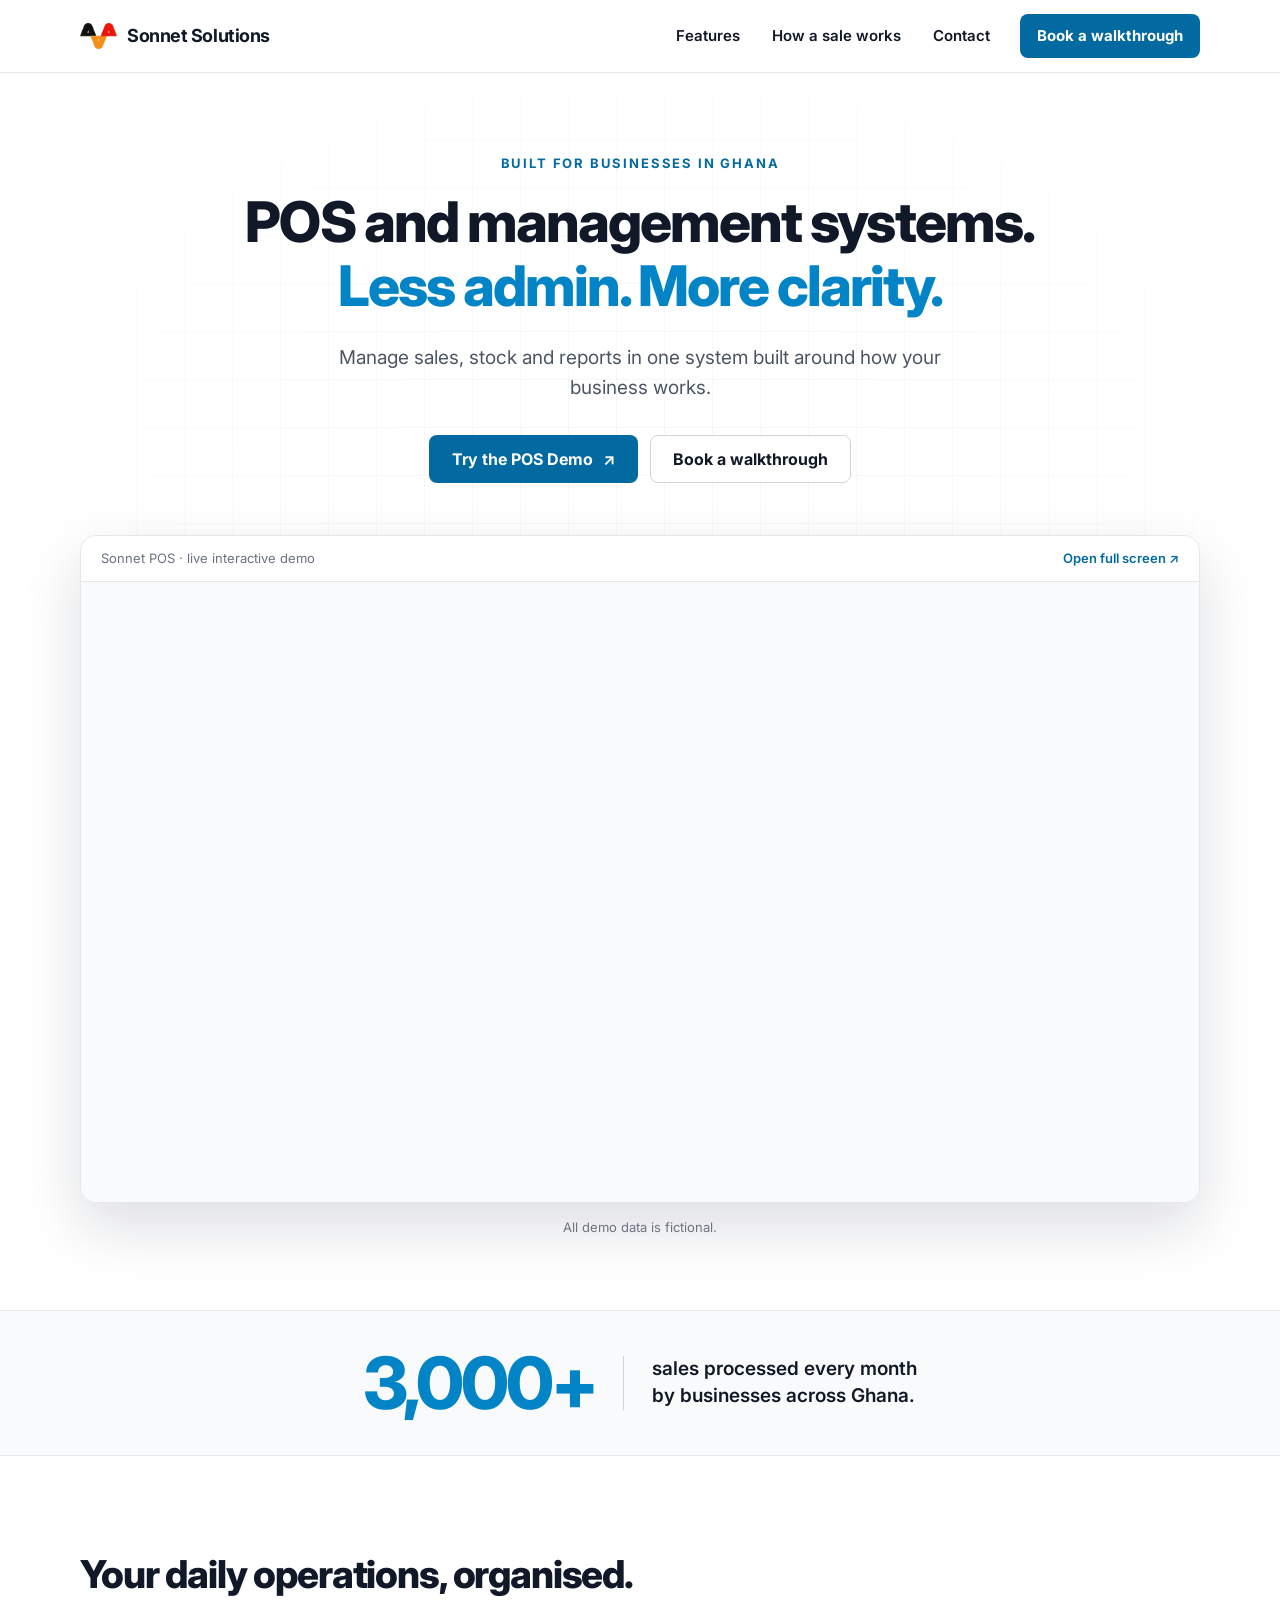
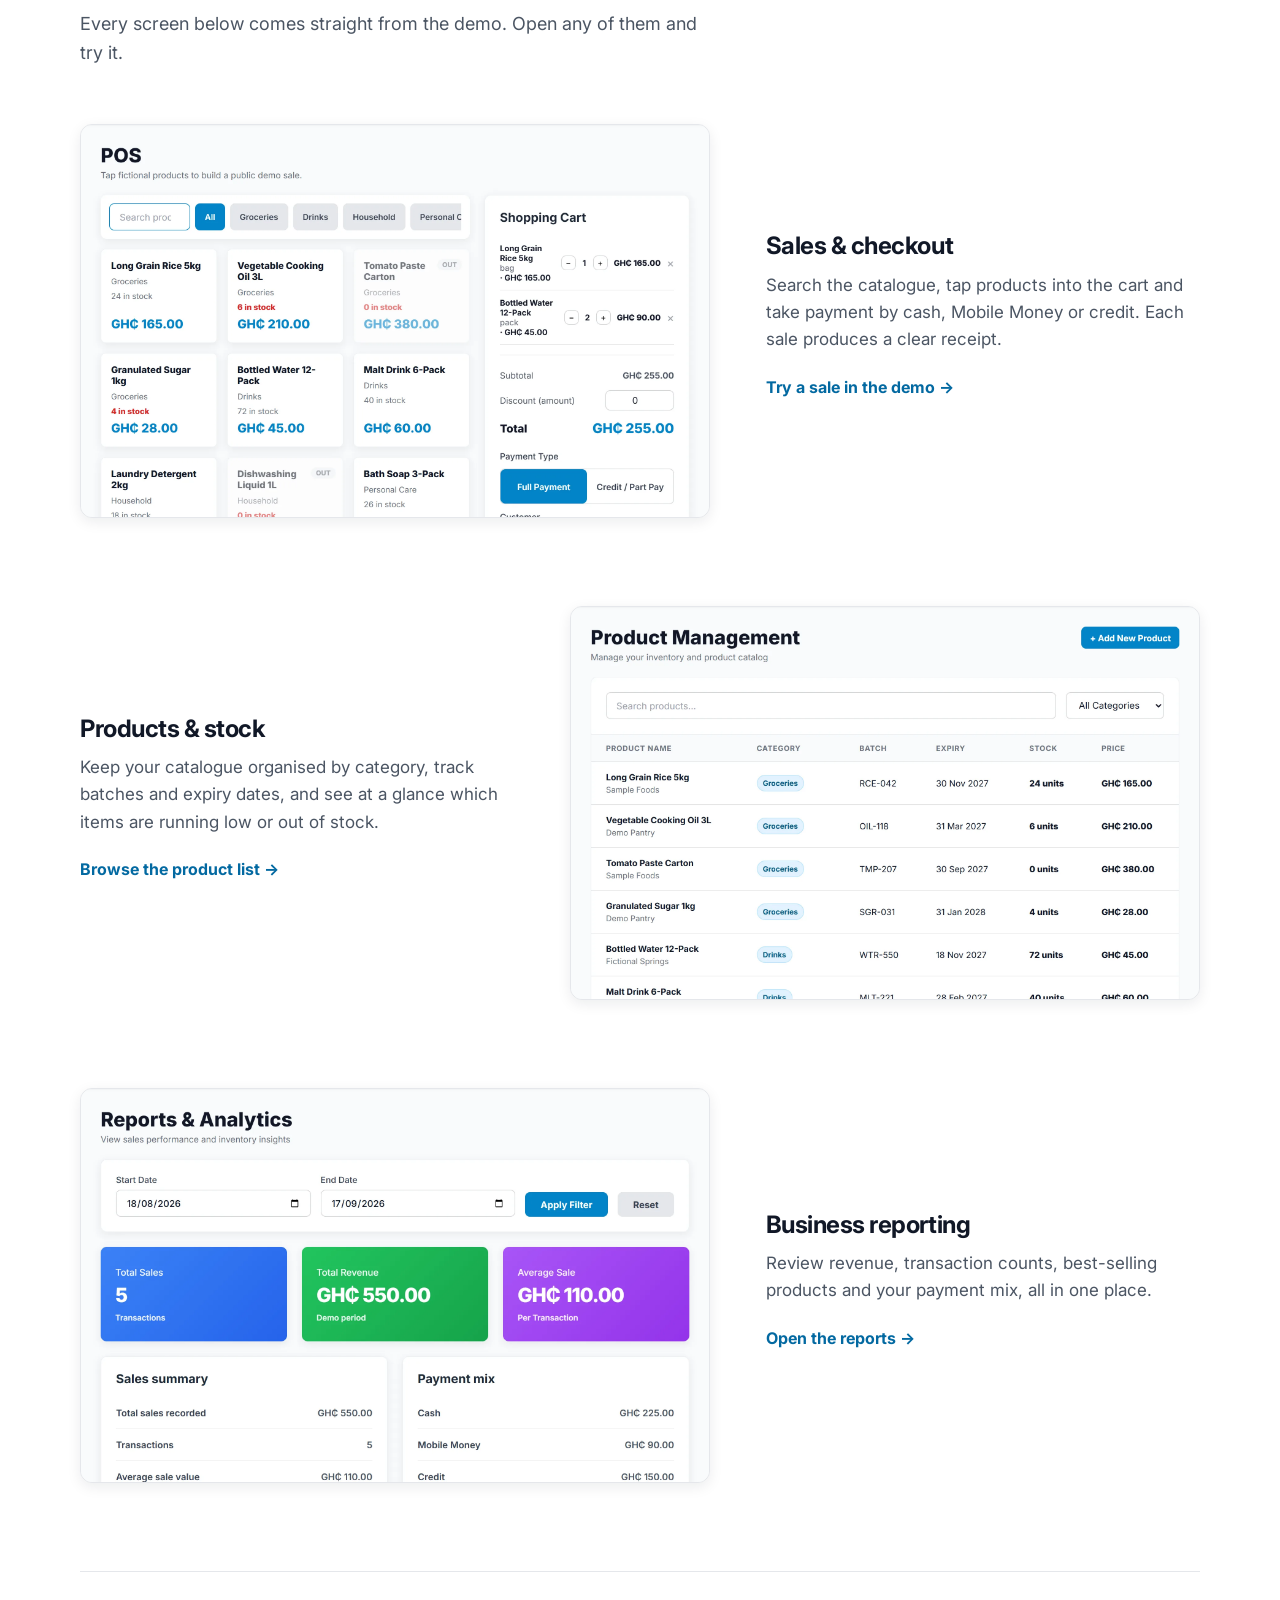
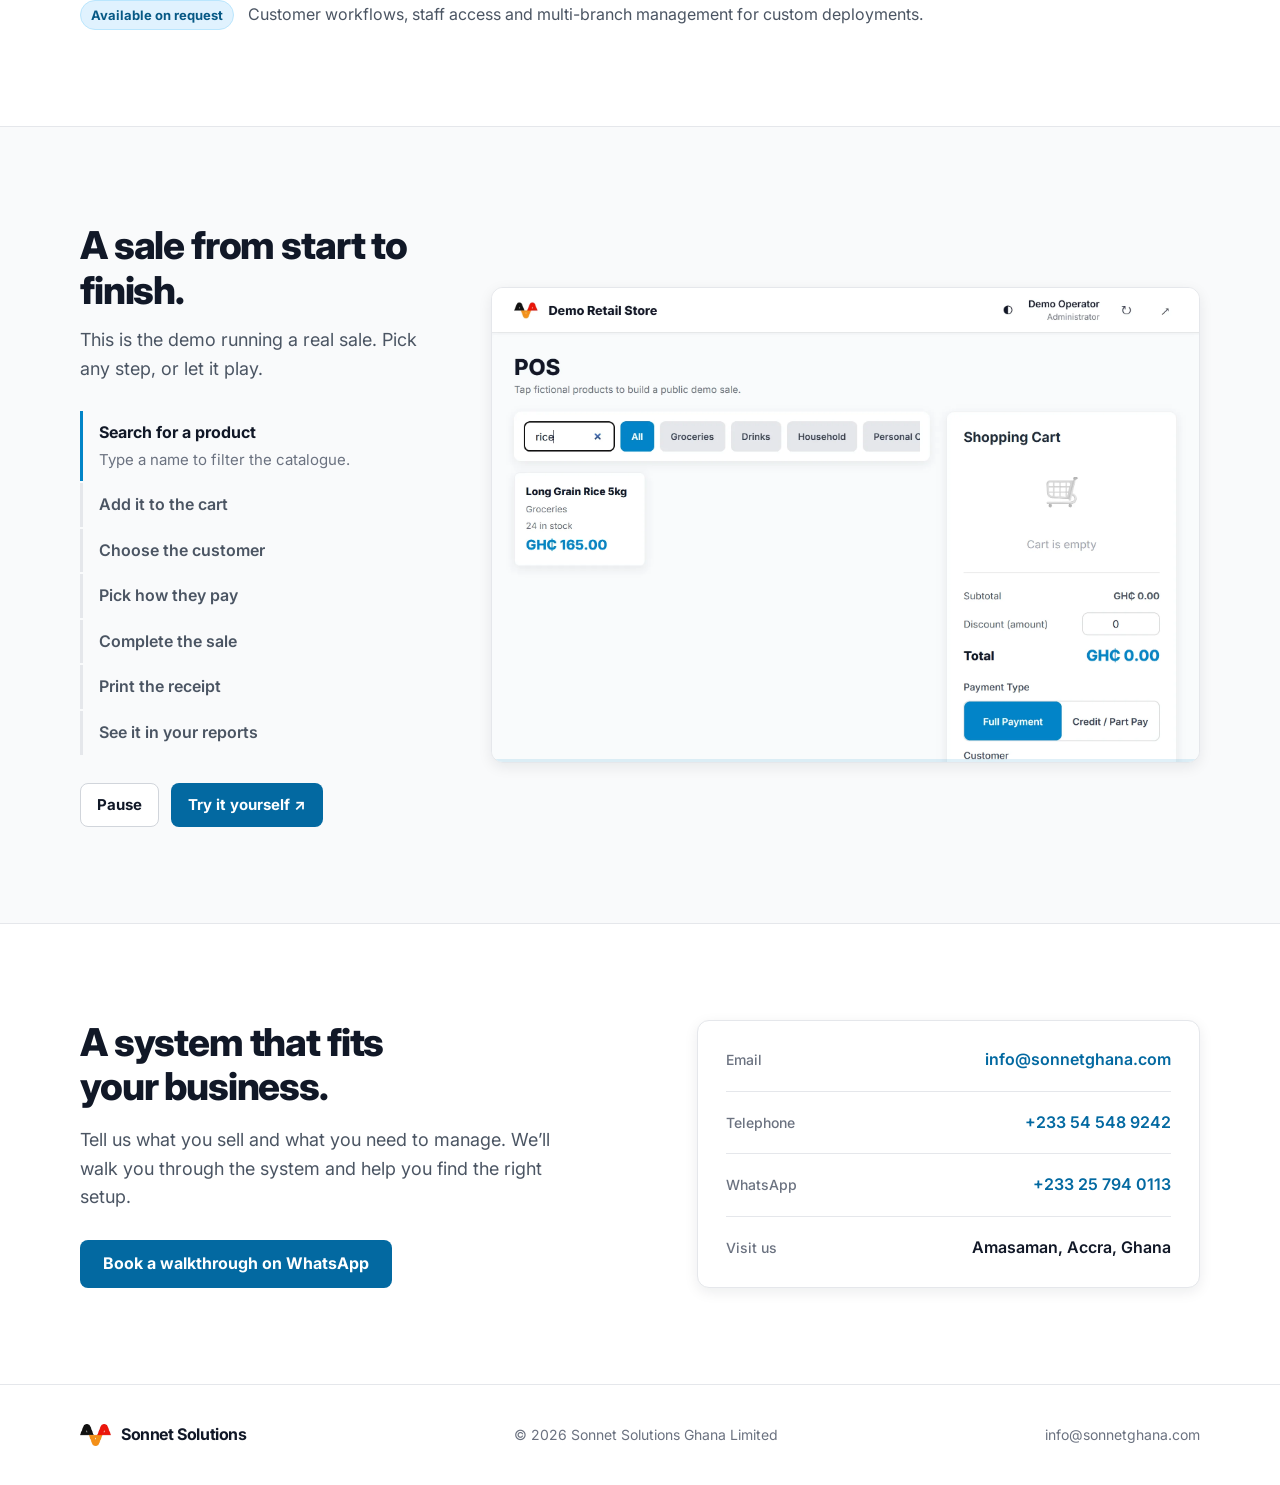
==== commit b52b19d2: "Add walkthrough booking form and route other bookings to WhatsApp - Header 'Book a walkthrough' open" ====
--- a/index.html
+++ b/index.html
@@ -23,7 +23,7 @@
     <link href="https://fonts.googleapis.com/css2?family=Inter:wght@400;500;600;700;800&display=swap" rel="stylesheet">
     <link rel="stylesheet" href="home.css">
     <script type="application/ld+json">
-    {"@context":"https://schema.org","@type":"LocalBusiness","name":"Sonnet Solutions Ghana Limited","url":"https://www.sonnetghana.com/","email":"info@sonnetghana.com","telephone":"+233545489242","address":{"@type":"PostalAddress","addressLocality":"Labadi","addressRegion":"Accra","addressCountry":"GH"}}
+    {"@context":"https://schema.org","@type":"LocalBusiness","name":"Sonnet Solutions Ghana Limited","url":"https://www.sonnetghana.com/","email":"info@sonnetghana.com","telephone":"+233545489242","address":{"@type":"PostalAddress","addressLocality":"Amasaman","addressRegion":"Accra","addressCountry":"GH"}}
     </script>
 </head>
 <body>
@@ -34,7 +34,7 @@
             <button type="button" class="menu-toggle" aria-expanded="false" aria-controls="navigation">Menu</button>
             <nav id="navigation" aria-label="Primary">
                 <a href="#system">Features</a><a href="#walkthrough">How a sale works</a><a href="#contact">Contact</a>
-                <a class="button button-primary small" href="#contact">Book a walkthrough</a>
+                <a class="button button-primary small" href="mailto:info@sonnetghana.com?subject=Walkthrough%20booking" data-open-booking aria-haspopup="dialog">Book a walkthrough</a>
             </nav>
         </div>
     </header>
@@ -43,7 +43,7 @@
             <p class="eyebrow">Built for businesses in Ghana</p>
             <h1>POS and management systems.<br><span>Less admin. More clarity.</span></h1>
             <p class="intro">Manage sales, stock and reports in one system built around how your business works.</p>
-            <div class="actions"><a class="button button-primary" href="demo.html">Try the POS Demo <span aria-hidden="true">↗</span></a><a class="button button-secondary" href="#contact">Book a walkthrough</a></div>
+            <div class="actions"><a class="button button-primary" href="demo.html">Try the POS Demo <span aria-hidden="true">↗</span></a><a class="button button-secondary" href="https://wa.me/233257940113?text=Hello%20Sonnet%2C%20I%27d%20like%20to%20book%20a%20walkthrough%20of%20the%20POS%20system." target="_blank" rel="noopener">Book a walkthrough</a></div>
             <div class="product-preview">
                 <div class="preview-label"><span>Sonnet POS · live interactive demo</span><a href="demo.html">Open full screen ↗</a></div>
                 <iframe data-src="demo.html" loading="lazy" title="Sonnet POS interactive dashboard with fictional sample data" srcdoc="<!doctype html><html lang='en'><head><meta charset='utf-8'><meta name='viewport' content='width=device-width,initial-scale=1'><style>body{margin:0;display:grid;place-items:center;min-height:100vh;background:#F9FAFB;color:#4B5563;font:14px system-ui,-apple-system,Segoe UI,sans-serif}.box{padding:24px;text-align:center}.title{display:block;margin-bottom:6px;color:#111827;font-weight:700}</style></head><body><div class='box'><span class='title'>Sonnet POS Demo</span><span>Loading the live interactive demo...</span></div></body></html>"></iframe>
@@ -130,17 +130,56 @@
                 <div class="contact-copy">
                     <h2>A system that fits your business.</h2>
                     <p>Tell us what you sell and what you need to manage. We’ll walk you through the system and help you find the right setup.</p>
-                    <a class="button button-primary" href="https://wa.me/233257940113?text=Hello%20Sonnet%2C%20I%27d%20like%20to%20book%20a%20walkthrough%20of%20the%20POS%20system.">Book a walkthrough on WhatsApp</a>
+                    <a class="button button-primary" href="https://wa.me/233257940113?text=Hello%20Sonnet%2C%20I%27d%20like%20to%20book%20a%20walkthrough%20of%20the%20POS%20system." target="_blank" rel="noopener">Book a walkthrough on WhatsApp</a>
                 </div>
-                <address class="contact-card">
+                <address class="contact-details">
                     <div><span>Email</span><a href="mailto:info@sonnetghana.com">info@sonnetghana.com</a></div>
                     <div><span>Telephone</span><a href="tel:+233545489242">+233&nbsp;54&nbsp;548&nbsp;9242</a></div>
-                    <div><span>WhatsApp</span><a href="https://wa.me/233257940113">+233&nbsp;25&nbsp;794&nbsp;0113</a></div>
-                    <div><span>Visit us</span>Labadi, Accra, Ghana</div>
+                    <div><span>WhatsApp</span><a href="https://wa.me/233257940113" target="_blank" rel="noopener">+233&nbsp;25&nbsp;794&nbsp;0113</a></div>
+                    <div><span>Visit us</span>Amasaman, Accra, Ghana</div>
                 </address>
             </div>
         </section>
     </main>
+    <dialog class="booking-dialog" id="booking-dialog" aria-labelledby="booking-title">
+        <div class="dialog-head">
+            <div>
+                <h2 id="booking-title">Book a walkthrough</h2>
+                <p>Leave your details and we’ll call you to arrange a time.</p>
+            </div>
+            <button type="button" class="dialog-close" data-close-booking aria-label="Close">×</button>
+        </div>
+            <!-- FormSubmit emails each booking to info@sonnetghana.com. The first
+                 submission sends a one-time activation email to that inbox. -->
+            <form class="booking-form" id="booking-form" action="https://formsubmit.co/info@sonnetghana.com" method="POST" novalidate>
+                <input type="hidden" name="_subject" value="New walkthrough booking — sonnetghana.com">
+                <input type="hidden" name="_template" value="table">
+                <input type="hidden" name="_next" value="https://www.sonnetghana.com/?booked=1">
+                <div class="honeypot" aria-hidden="true"><label>Leave this empty<input type="text" name="_honey" tabindex="-1" autocomplete="off"></label></div>
+                <div class="form-row">
+                    <label for="bf-name">Your name</label>
+                    <input id="bf-name" name="name" type="text" autocomplete="name" required maxlength="80">
+                </div>
+                <div class="form-row">
+                    <label for="bf-phone">Phone or WhatsApp number</label>
+                    <input id="bf-phone" name="phone" type="tel" autocomplete="tel" inputmode="tel" required maxlength="20" placeholder="e.g. 024 123 4567">
+                </div>
+                <div class="form-row">
+                    <label for="bf-email">Email <span class="optional">(optional)</span></label>
+                    <input id="bf-email" name="email" type="email" autocomplete="email" maxlength="120">
+                </div>
+                <div class="form-row">
+                    <label for="bf-business">Business name and type <span class="optional">(optional)</span></label>
+                    <input id="bf-business" name="business" type="text" autocomplete="organization" maxlength="120" placeholder="e.g. Mini mart in Amasaman">
+                </div>
+                <div class="form-row">
+                    <label for="bf-message">What do you need to manage? <span class="optional">(optional)</span></label>
+                    <textarea id="bf-message" name="message" rows="4" maxlength="1500" placeholder="Sales, stock, credit customers, several branches…"></textarea>
+                </div>
+                <button class="button button-primary" type="submit">Book a walkthrough</button>
+                <p class="form-status" id="booking-status" role="status" aria-live="polite"></p>
+            </form>
+    </dialog>
     <footer class="footer">
         <div class="container footer-inner">
             <a class="brand" href="index.html" aria-label="Sonnet Solutions — home"><img class="brand-mark" src="LOGO/sonnet-mark.png" width="207" height="146" alt="" loading="lazy"><span class="brand-name">Sonnet Solutions</span></a>
--- a/home.css
+++ b/home.css
@@ -142,12 +142,42 @@
 .contact-grid { display: grid; grid-template-columns: minmax(0, 1.1fr) minmax(0, 1fr); gap: 64px; align-items: center; }
 .contact-copy h2 { max-width: 14ch; }
 .contact-copy p { margin: 18px 0 28px; font-size: 18px; max-width: 46ch; }
-.contact-card { font-style: normal; border: 1px solid var(--line); border-radius: 12px; background: var(--surface); box-shadow: var(--shadow); padding: 8px 28px; }
-.contact-card div { display: flex; justify-content: space-between; align-items: baseline; gap: 16px; padding: 18px 0; border-bottom: 1px solid var(--line); font-size: 16px; color: var(--text); font-weight: 600; text-align: right; }
-.contact-card div:last-child { border-bottom: 0; }
-.contact-card span { font-size: 14px; font-weight: 500; color: var(--muted); text-align: left; }
-.contact-card a { overflow-wrap: anywhere; color: var(--primary-dark); }
-.contact-card a:hover { text-decoration: underline; }
+.contact-details { font-style: normal; border: 1px solid var(--line); border-radius: 12px; background: var(--surface); box-shadow: var(--shadow); padding: 8px 28px; }
+.contact-details div { display: flex; justify-content: space-between; align-items: baseline; gap: 16px; padding: 18px 0; border-bottom: 1px solid var(--line); font-size: 16px; color: var(--text); font-weight: 600; text-align: right; }
+.contact-details div:last-child { border-bottom: 0; }
+.contact-details span { font-size: 14px; font-weight: 500; color: var(--muted); text-align: left; }
+.contact-details a { overflow-wrap: anywhere; color: var(--primary-dark); }
+.contact-details a:hover { text-decoration: underline; }
+
+/* Booking dialog (opened from the header button) */
+.booking-dialog { width: min(520px, calc(100% - 32px)); max-height: calc(100dvh - 32px); padding: 0; border: 1px solid var(--line); border-radius: 12px; background: var(--surface); color: var(--text); box-shadow: var(--shadow-lg); overflow: auto; }
+.booking-dialog::backdrop { background: rgba(15, 23, 42, 0.45); }
+.dialog-head { display: flex; justify-content: space-between; align-items: flex-start; gap: 16px; padding: 24px 28px 0; }
+.dialog-head h2 { font-size: 24px; letter-spacing: -0.02em; }
+.dialog-head p { margin: 6px 0 0; font-size: 15px; }
+.dialog-close { flex-shrink: 0; width: 44px; height: 44px; margin: -8px -12px 0 0; border: 0; border-radius: var(--radius); background: transparent; color: var(--muted); font-size: 26px; line-height: 1; cursor: pointer; }
+.dialog-close:hover { background: #F3F4F6; color: var(--text); }
+.booking-dialog .booking-form { padding: 20px 28px 28px; }
+
+/* Booking form: same controls as the demo (8px radius, grey border, blue focus). */
+.booking-form { display: grid; gap: 18px; }
+.form-row { display: grid; gap: 6px; }
+.form-row label { font-size: 15px; font-weight: 600; color: var(--text); }
+.optional { font-weight: 400; color: var(--muted); }
+.form-row input, .form-row textarea { width: 100%; min-height: 48px; padding: 11px 14px; border: 1px solid #D1D5DB; border-radius: var(--radius); background: #fff; color: var(--text); font: inherit; font-size: 16px; }
+.form-row textarea { min-height: 112px; resize: vertical; }
+.form-row input::placeholder, .form-row textarea::placeholder { color: #9CA3AF; }
+.form-row input:focus, .form-row textarea:focus { outline: 0; border-color: var(--primary); box-shadow: 0 0 0 3px rgba(2, 132, 199, 0.18); }
+.form-row input[aria-invalid="true"] { border-color: #DC2626; }
+.field-error { margin: 0; font-size: 14px; color: #B91C1C; }
+.booking-form .button { width: 100%; }
+.booking-form .button[disabled] { opacity: .7; cursor: wait; }
+.honeypot { position: absolute; left: -9999px; width: 1px; height: 1px; overflow: hidden; }
+.form-status { margin: 0; font-size: 15px; }
+.form-status:empty { display: none; }
+.form-status.ok { padding: 12px 14px; border-radius: var(--radius); background: #ECFDF5; border: 1px solid #BBF7D0; color: #166534; font-weight: 600; }
+.form-status.error { padding: 12px 14px; border-radius: var(--radius); background: #FEF2F2; border: 1px solid #FECACA; color: #991B1B; }
+.form-status a { text-decoration: underline; }
 
 /* Footer */
 .footer { border-top: 1px solid var(--line); }
@@ -200,8 +230,10 @@
     .section, .walkthrough, .contact-section { padding-block: 64px; }
     .section-heading { margin-bottom: 36px; }
     .custom-note { margin-top: 64px; }
-    .contact-card { padding: 4px 20px; }
-    .contact-card div { flex-direction: column; gap: 4px; text-align: left; }
+    .contact-details { padding: 4px 20px; }
+    .contact-details div { flex-direction: column; gap: 4px; text-align: left; }
+    .dialog-head { padding: 20px 20px 0; }
+    .booking-dialog .booking-form { padding: 16px 20px 20px; }
     .footer-inner { flex-direction: column; align-items: flex-start; gap: 8px; }
 }
 @media (prefers-reduced-motion: reduce) {
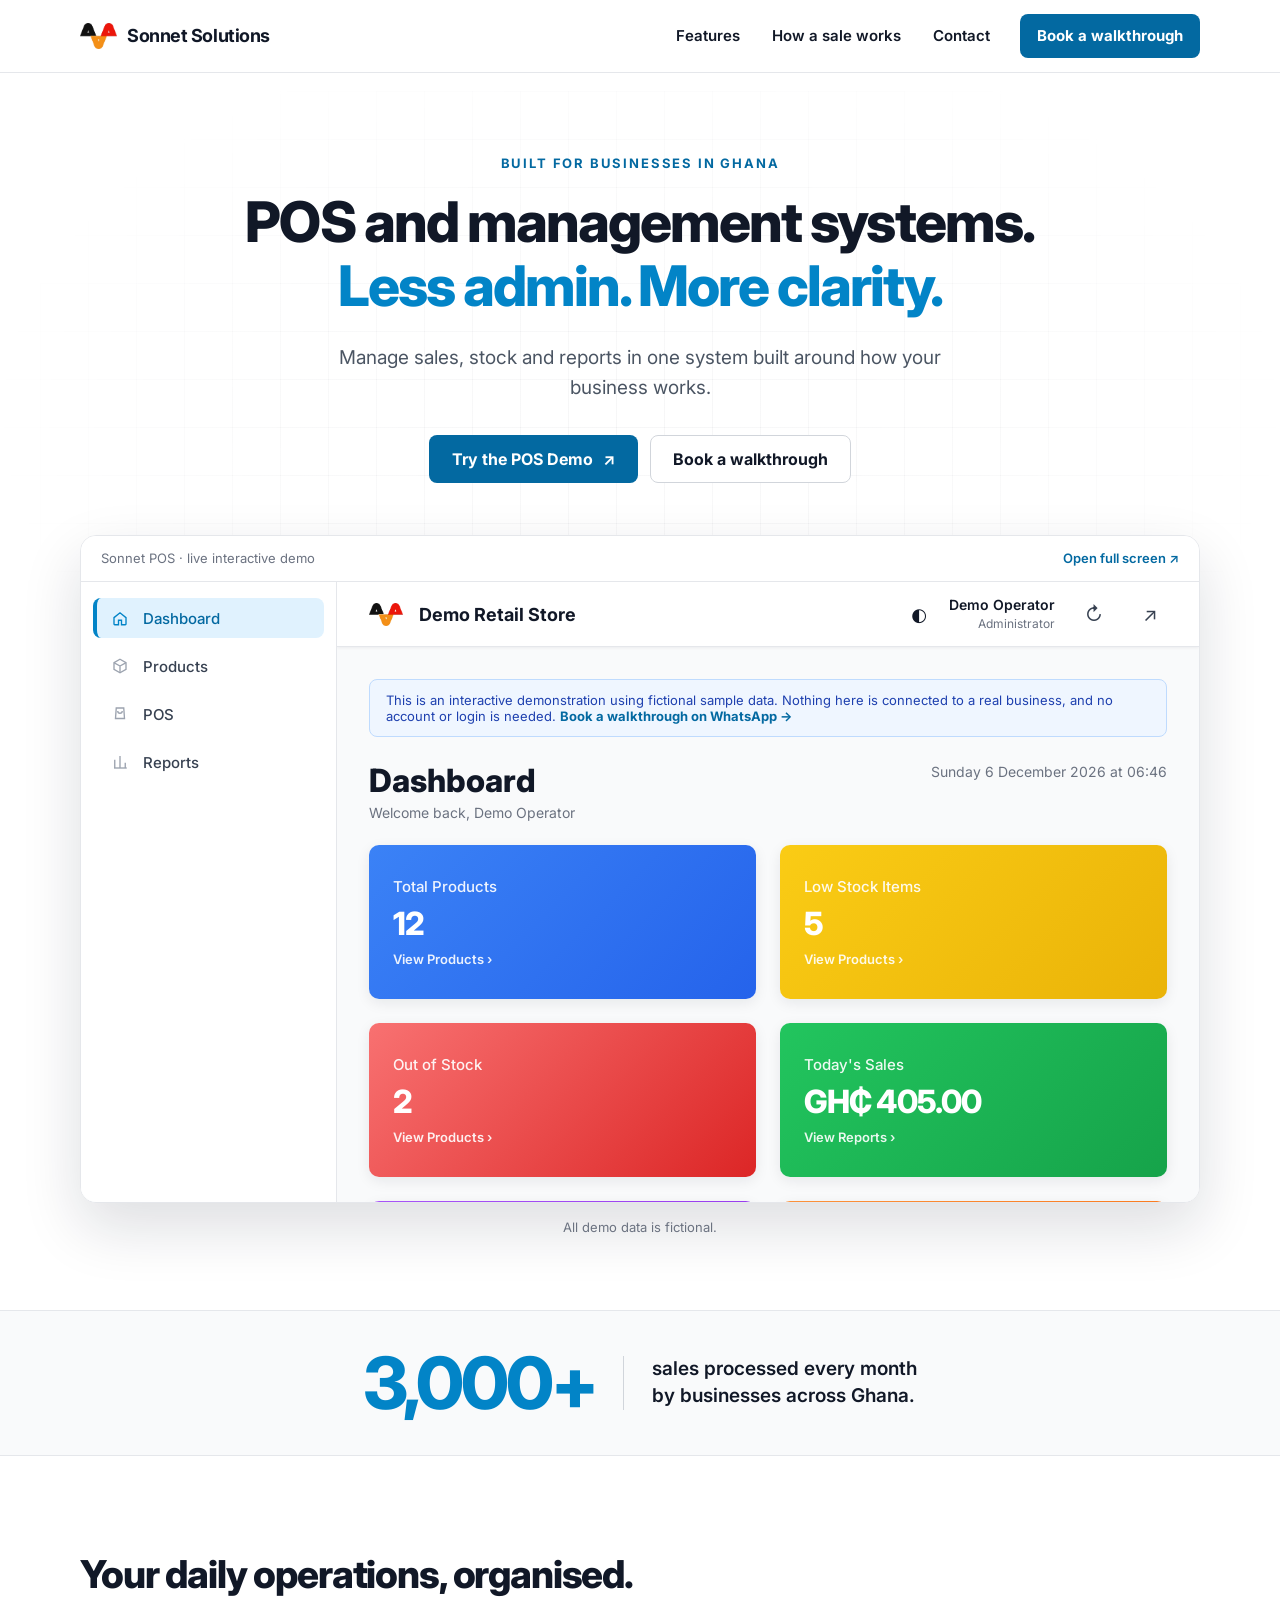
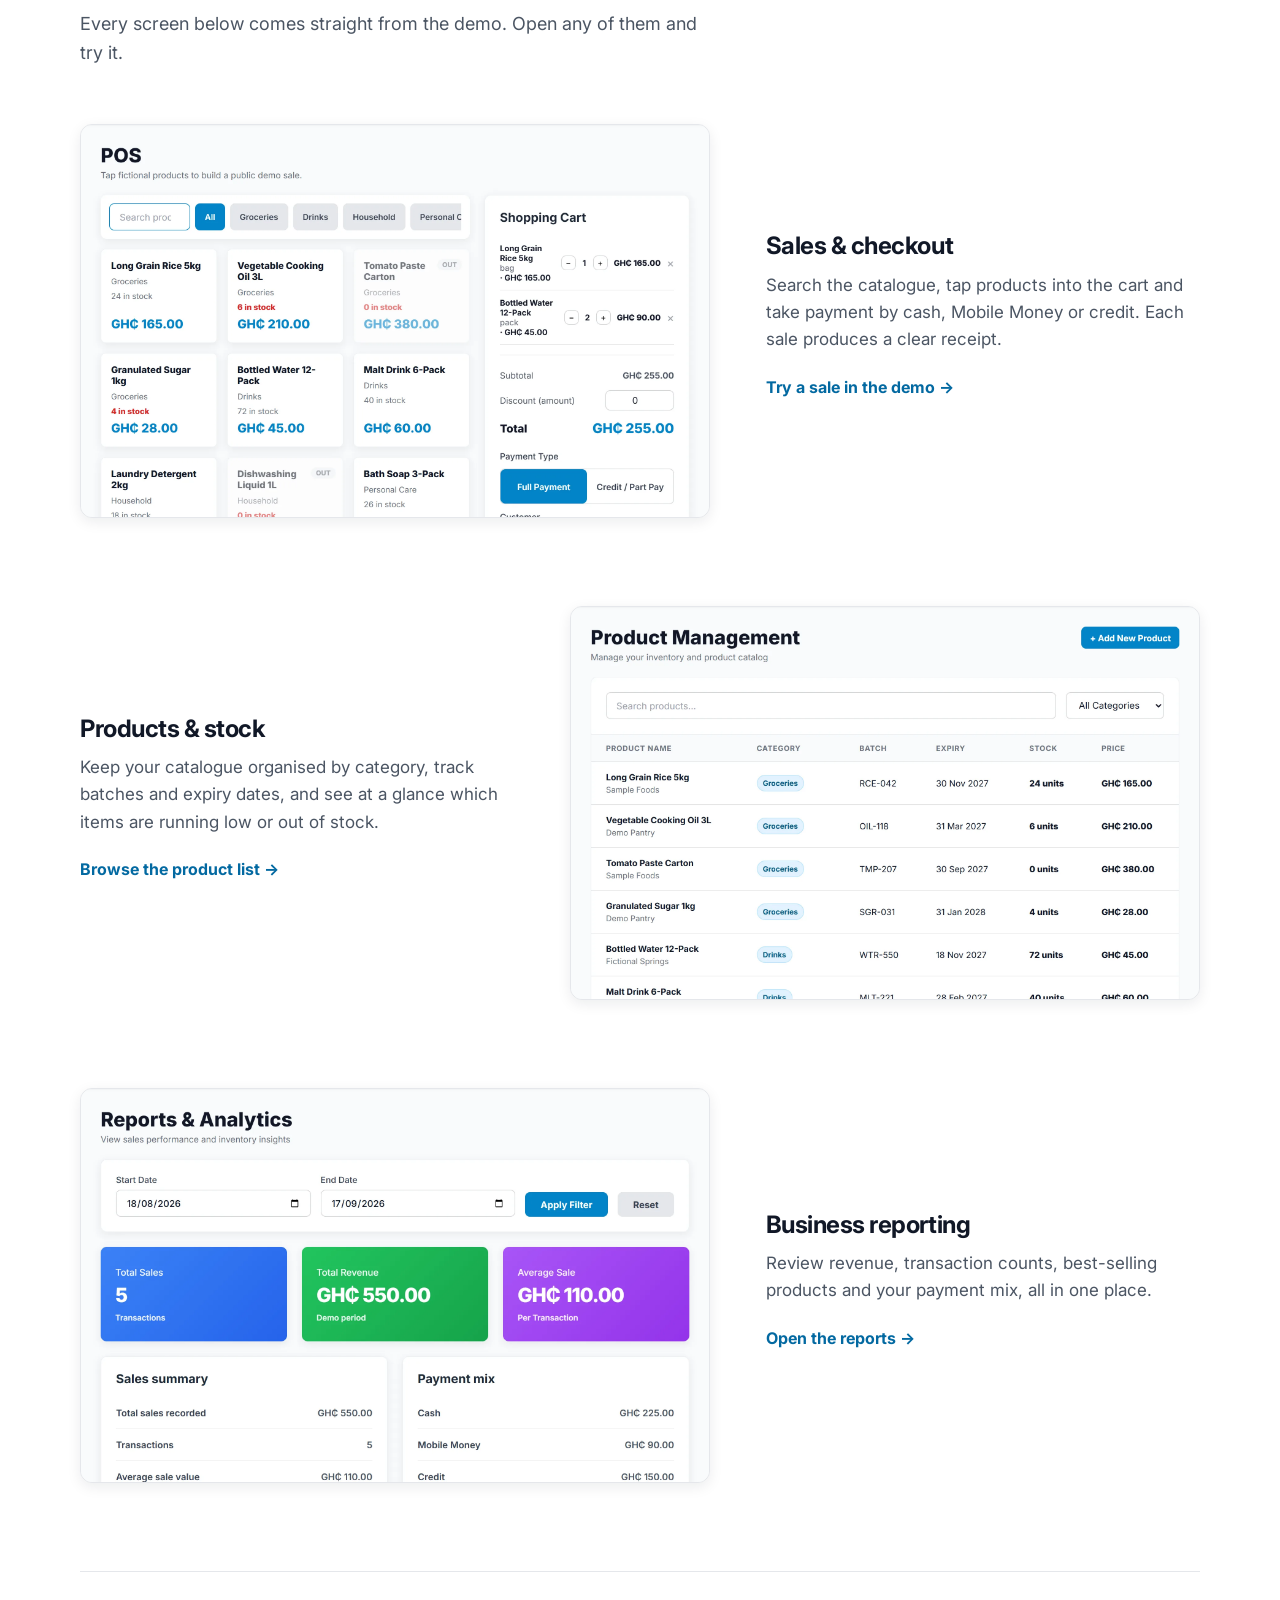
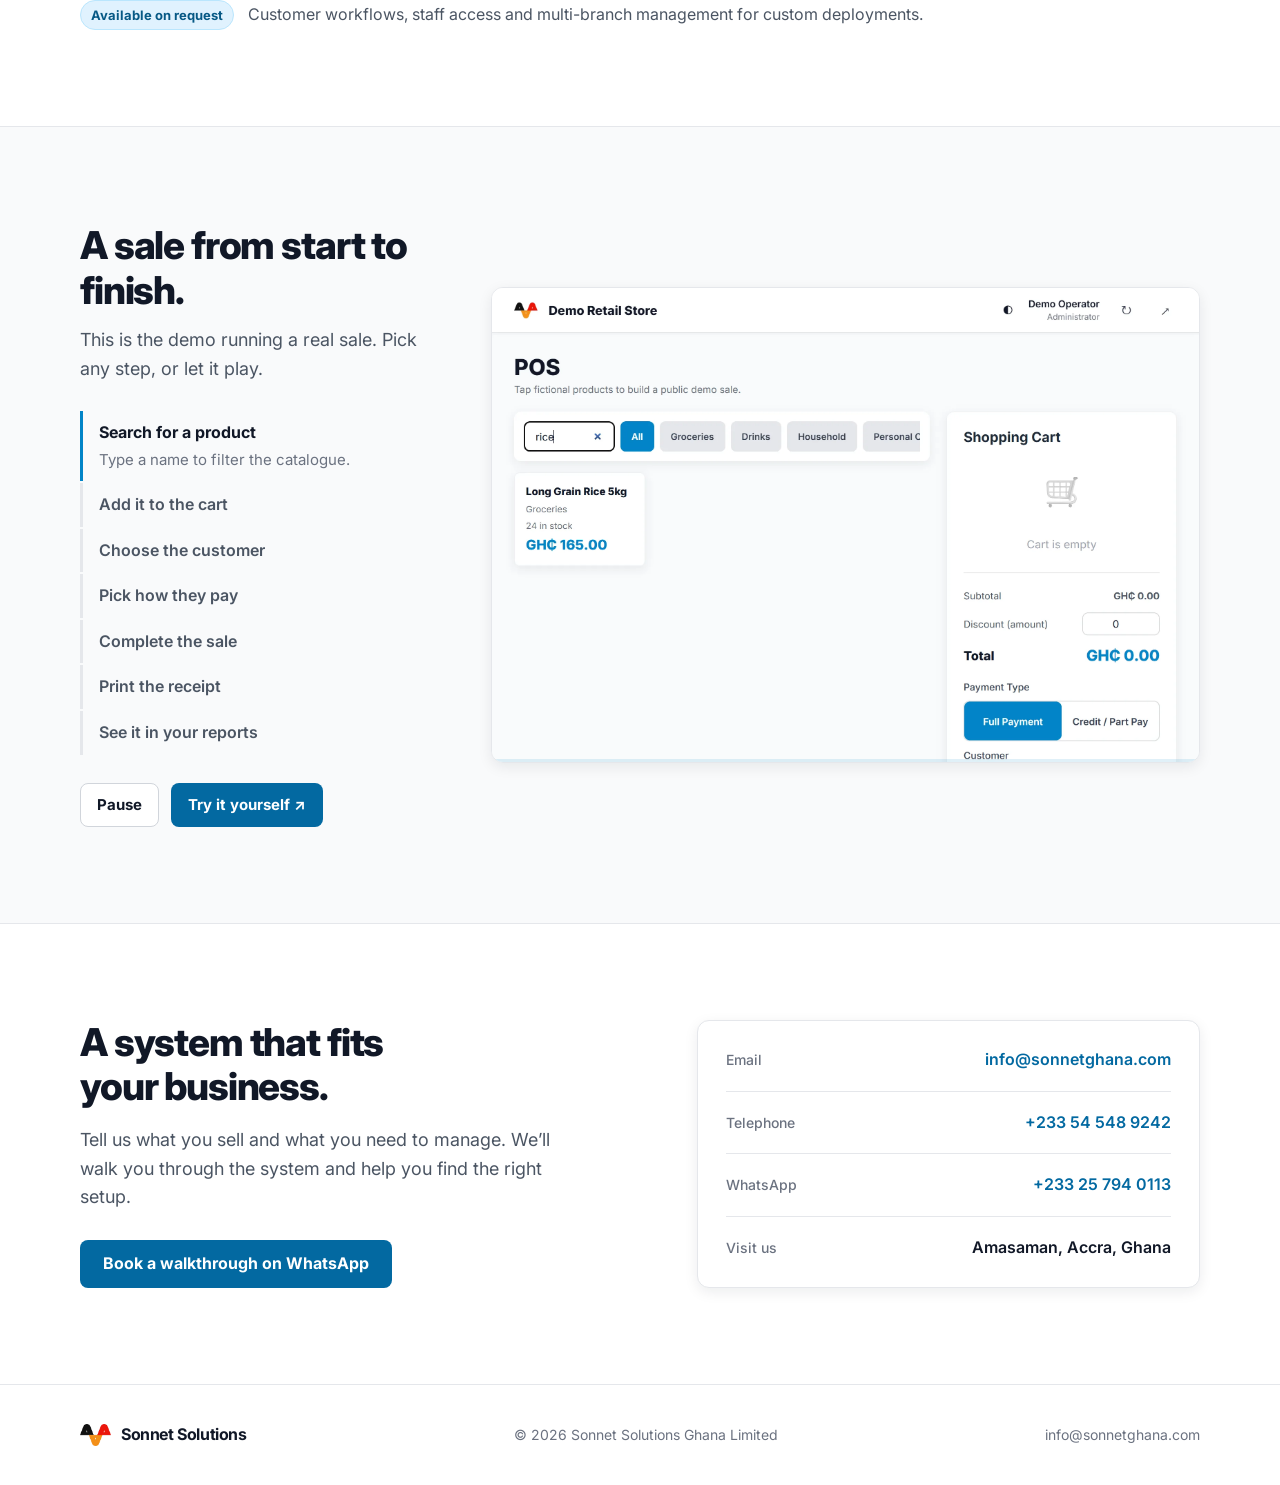
==== commit 327bc6c6: "Animate the homepage hero and demo dashboard KPIs - Hero text rises in line by line with a one-time " ====
--- a/index.html
+++ b/index.html
@@ -41,12 +41,12 @@
     <main id="main">
         <section class="hero container">
             <p class="eyebrow">Built for businesses in Ghana</p>
-            <h1>POS and management systems.<br><span>Less admin. More clarity.</span></h1>
+            <h1><span class="line">POS and management systems.</span><br><span class="line accent">Less admin. More clarity.</span></h1>
             <p class="intro">Manage sales, stock and reports in one system built around how your business works.</p>
             <div class="actions"><a class="button button-primary" href="demo.html">Try the POS Demo <span aria-hidden="true">↗</span></a><a class="button button-secondary" href="https://wa.me/233257940113?text=Hello%20Sonnet%2C%20I%27d%20like%20to%20book%20a%20walkthrough%20of%20the%20POS%20system." target="_blank" rel="noopener">Book a walkthrough</a></div>
             <div class="product-preview">
                 <div class="preview-label"><span>Sonnet POS · live interactive demo</span><a href="demo.html">Open full screen ↗</a></div>
-                <iframe data-src="demo.html" loading="lazy" title="Sonnet POS interactive dashboard with fictional sample data" srcdoc="<!doctype html><html lang='en'><head><meta charset='utf-8'><meta name='viewport' content='width=device-width,initial-scale=1'><style>body{margin:0;display:grid;place-items:center;min-height:100vh;background:#F9FAFB;color:#4B5563;font:14px system-ui,-apple-system,Segoe UI,sans-serif}.box{padding:24px;text-align:center}.title{display:block;margin-bottom:6px;color:#111827;font-weight:700}</style></head><body><div class='box'><span class='title'>Sonnet POS Demo</span><span>Loading the live interactive demo...</span></div></body></html>"></iframe>
+                <iframe data-src="demo.html" title="Sonnet POS interactive dashboard with fictional sample data" srcdoc="<!doctype html><html lang='en'><head><meta charset='utf-8'><meta name='viewport' content='width=device-width,initial-scale=1'><style>body{margin:0;display:grid;place-items:center;min-height:100vh;background:#F9FAFB;color:#4B5563;font:14px system-ui,-apple-system,Segoe UI,sans-serif}.box{padding:24px;text-align:center}.title{display:block;margin-bottom:6px;color:#111827;font-weight:700}</style></head><body><div class='box'><span class='title'>Sonnet POS Demo</span><span>Loading the live interactive demo...</span></div></body></html>"></iframe>
             </div>
             <a class="preview-mobile" href="demo.html">
                 <img src="assets/demo/mobile-dashboard.webp" width="780" height="1520" alt="Sonnet POS demo dashboard on a phone, showing fictional sample data" loading="lazy" decoding="async">
--- a/home.css
+++ b/home.css
@@ -60,7 +60,7 @@
 /* Type */
 h1, h2, h3 { line-height: 1.15; margin: 0; color: var(--text); }
 h1 { font-size: clamp(36px, 4.6vw, 56px); font-weight: 800; letter-spacing: -0.035em; }
-h1 span { color: var(--primary); }
+h1 .accent { color: var(--primary); }
 h2 { font-size: clamp(28px, 3vw, 40px); font-weight: 800; letter-spacing: -0.03em; }
 h3 { font-size: 24px; font-weight: 700; letter-spacing: -0.02em; }
 p { color: var(--body); font-size: 16px; }
@@ -236,7 +236,34 @@
     .booking-dialog .booking-form { padding: 16px 20px 20px; }
     .footer-inner { flex-direction: column; align-items: flex-start; gap: 8px; }
 }
+/* Hero entrance: text rises in line by line, then the live demo settles into place. */
+@keyframes rise { from { opacity: 0; transform: translateY(18px); } to { opacity: 1; transform: none; } }
+@keyframes settle { from { opacity: 0; transform: perspective(1600px) translateY(48px) rotateX(9deg) scale(.97); } to { opacity: 1; transform: none; } }
+@keyframes sweep { from { background-position: 100% 0; } to { background-position: 0 0; } }
+.hero .eyebrow, .hero h1 .line, .hero .intro, .hero .actions, .hero .caption { animation: rise 700ms cubic-bezier(.2, .7, .2, 1) both; }
+.hero h1 .line { display: inline-block; }
+.hero h1 .line:first-child { animation-delay: 80ms; }
+.hero h1 .accent { animation-delay: 200ms; }
+.hero .intro { animation-delay: 320ms; }
+.hero .actions { animation-delay: 420ms; }
+.hero .product-preview, .hero .preview-mobile { animation: settle 1100ms cubic-bezier(.16, .8, .24, 1) 520ms both; transform-origin: 50% 0; }
+.hero .caption { animation-delay: 900ms; }
+/* One light sweep across the accent line; it ends on solid #0284C7. */
+@supports ((-webkit-background-clip: text) or (background-clip: text)) {
+    .hero h1 .accent {
+        background: linear-gradient(100deg, var(--primary) 0 40%, #7DD3FC 50%, var(--primary) 60% 100%) 100% 0 / 250% 100%;
+        -webkit-background-clip: text;
+        background-clip: text;
+        color: transparent;
+        animation: rise 700ms cubic-bezier(.2, .7, .2, 1) 200ms both, sweep 1400ms ease-in-out 900ms both;
+    }
+}
+.button span[aria-hidden] { display: inline-block; transition: transform 160ms ease; }
+.button:hover span[aria-hidden] { transform: translate(2px, -2px); }
+
 @media (prefers-reduced-motion: reduce) {
+    .hero *, .hero .product-preview, .hero .preview-mobile { animation: none !important; }
+    .button span[aria-hidden] { transition: none; }
     .button, .stage img { transition: none; }
     .stage-progress { display: none; }
 }
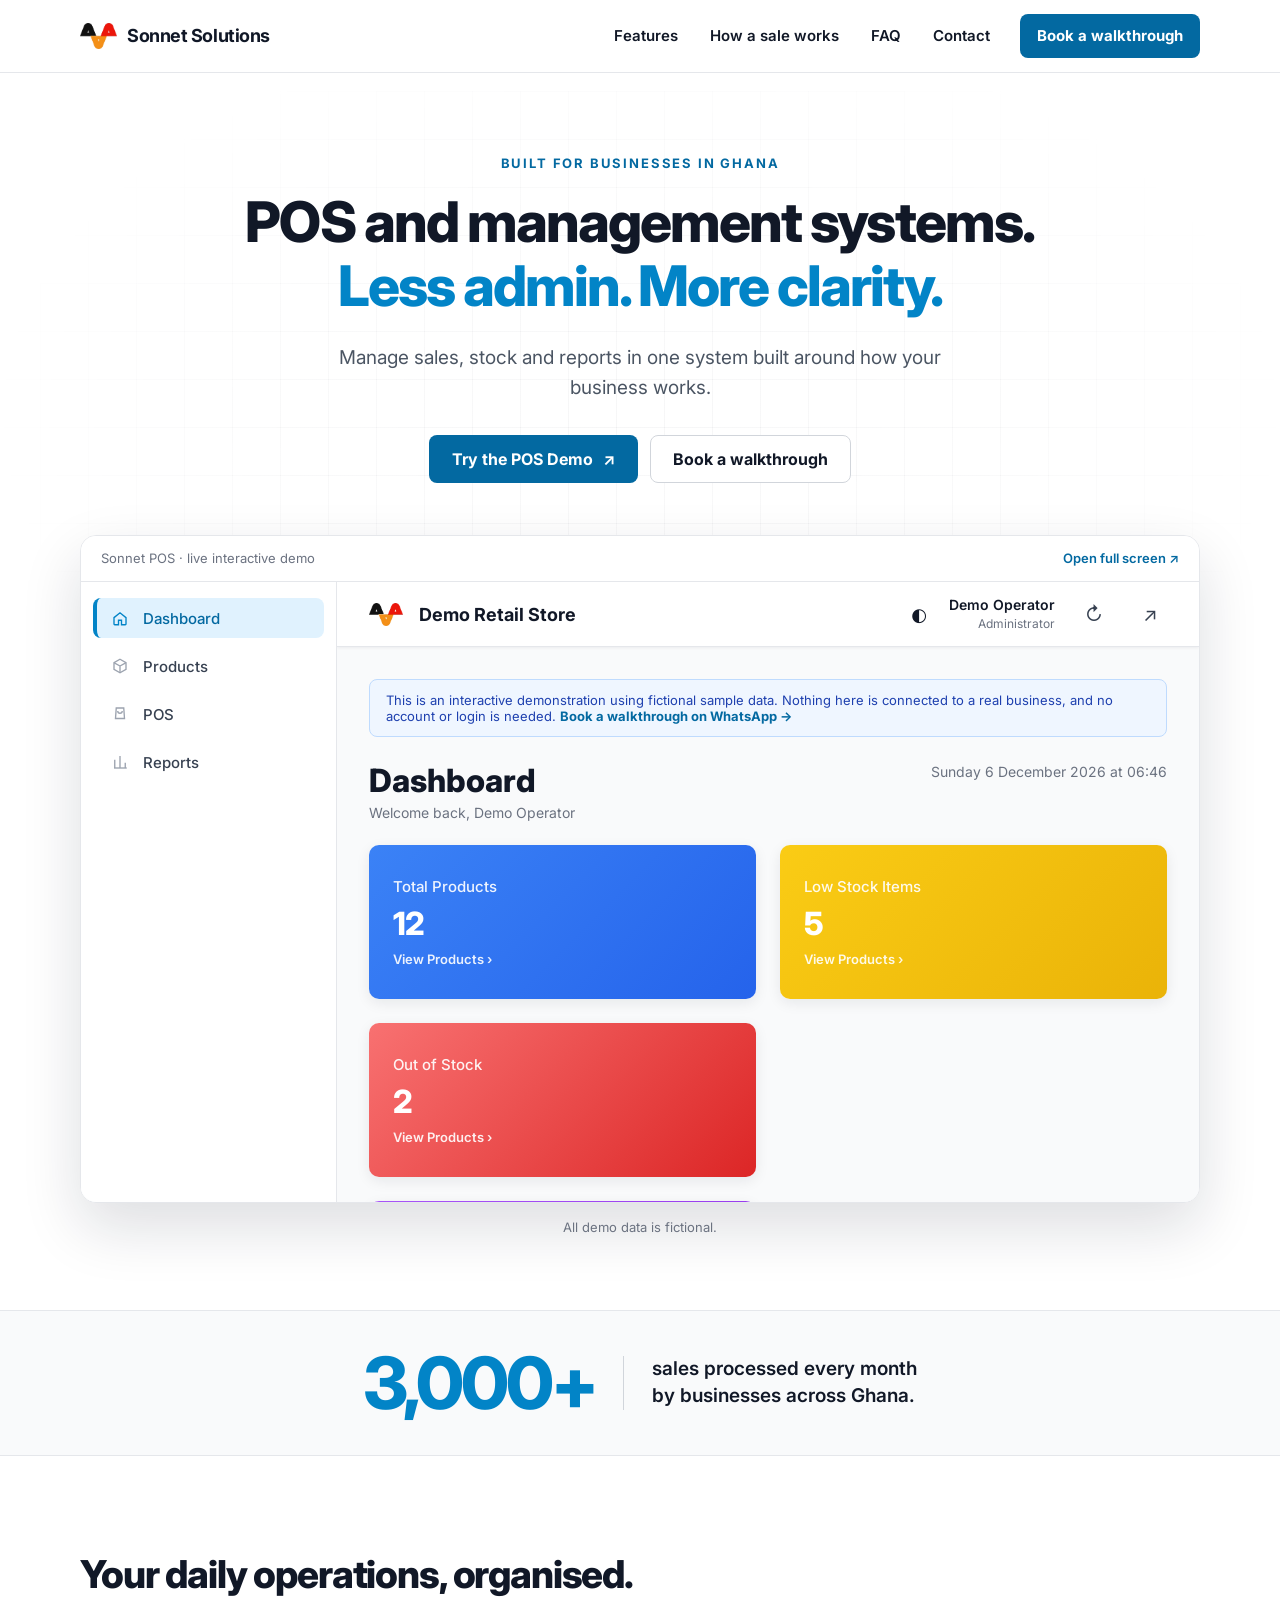
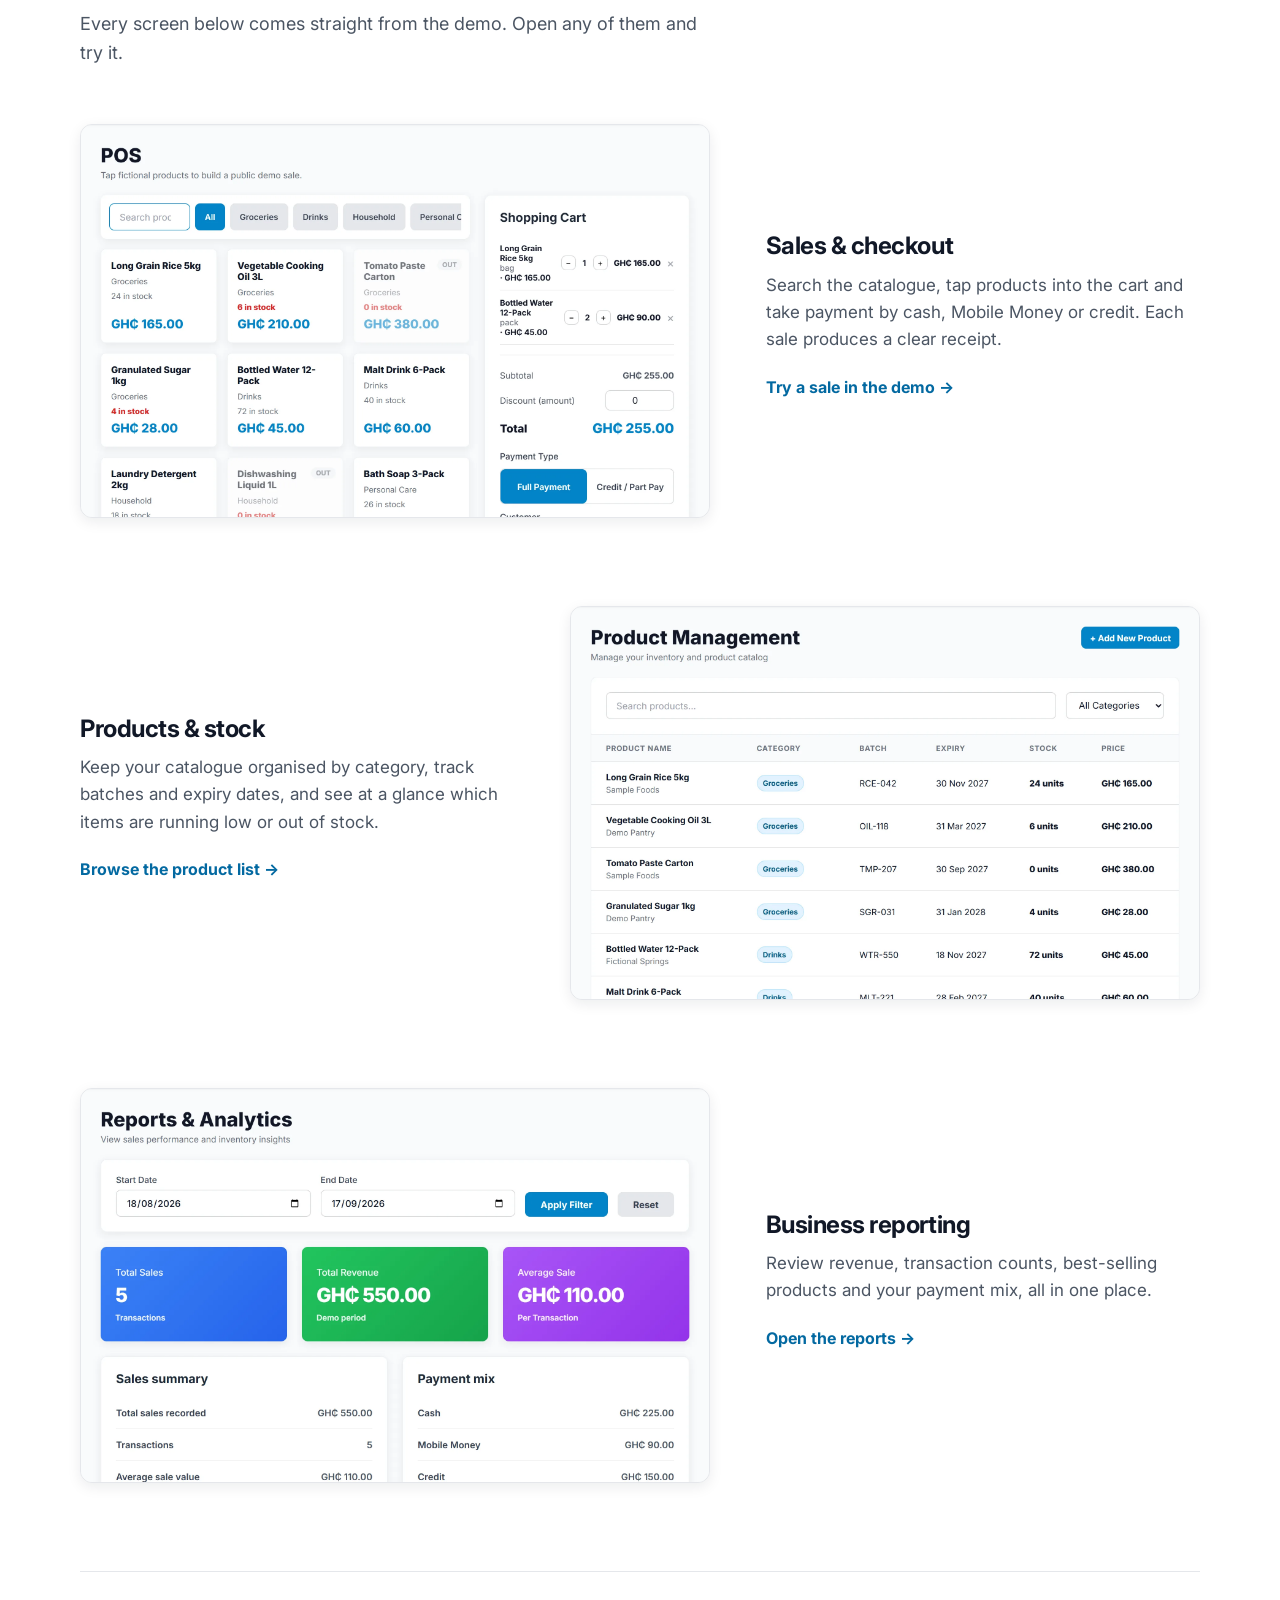
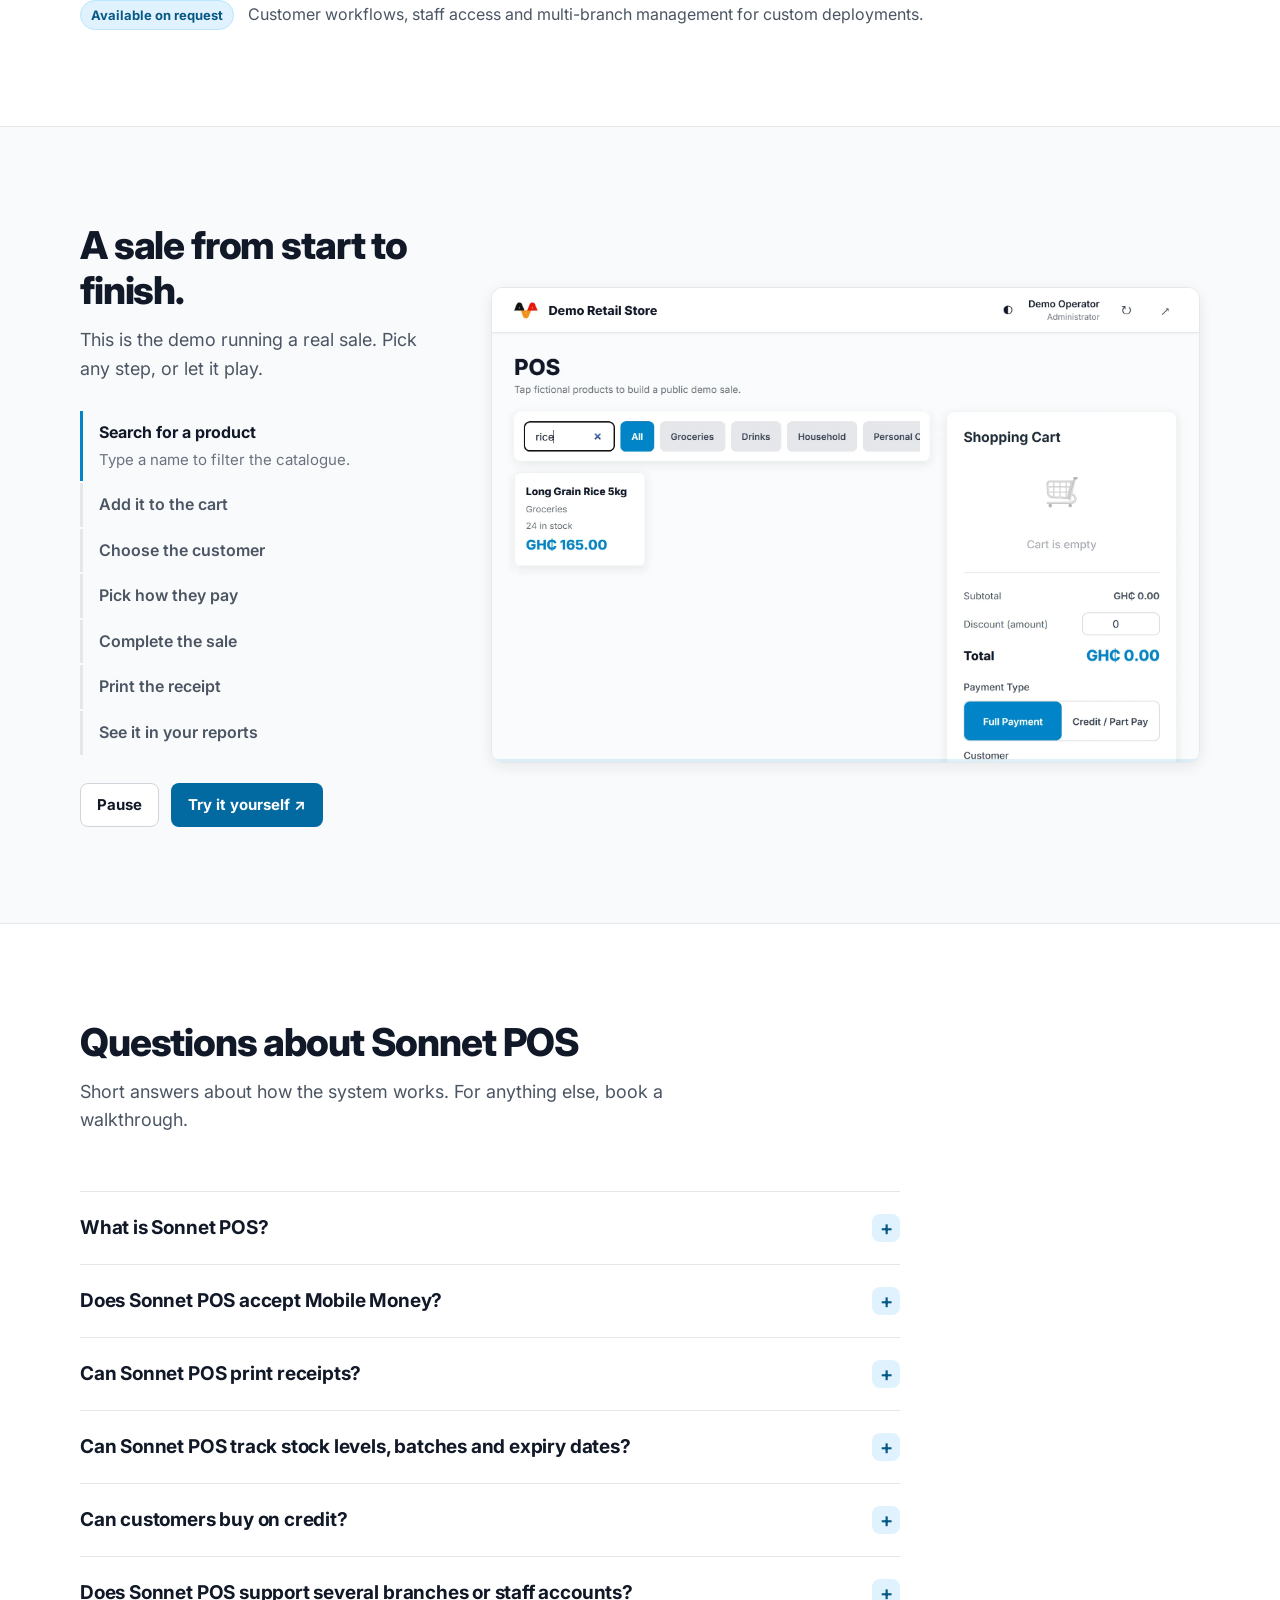
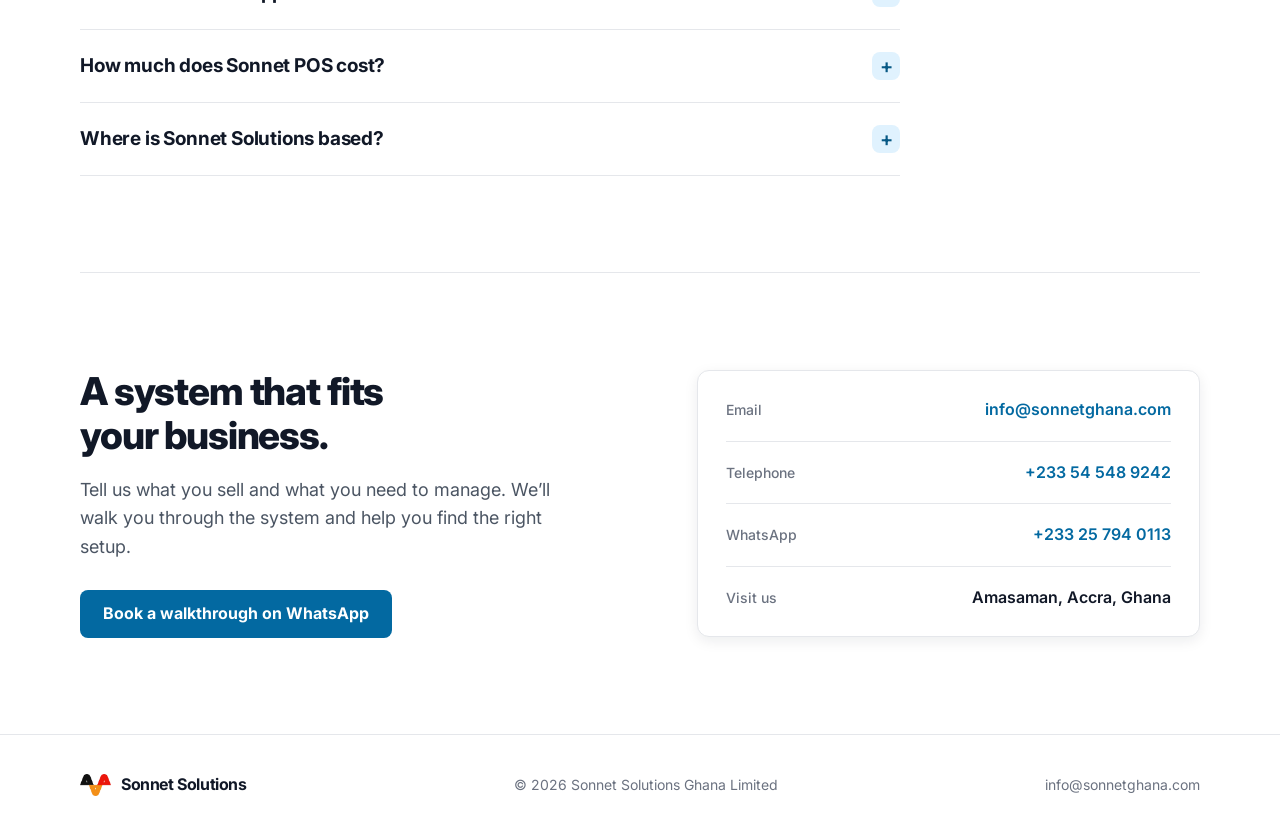
==== commit 523b0e69: "Improve SEO and AI-search readiness - Let /demo be indexed; give it one H1 and Open Graph tags - Exp" ====
--- a/index.html
+++ b/index.html
@@ -3,7 +3,7 @@
 <head>
     <meta charset="UTF-8">
     <meta name="viewport" content="width=device-width, initial-scale=1.0">
-    <title>Sonnet Ghana | POS &amp; Management Systems</title>
+    <title>POS &amp; Inventory Management System in Ghana | Sonnet Solutions</title>
     <meta name="description" content="POS and management systems for Ghanaian businesses. Explore the Sonnet POS demo, manage sales and stock, and book a walkthrough with our team.">
     <link rel="canonical" href="https://www.sonnetghana.com/">
     <meta name="theme-color" content="#ffffff">
@@ -23,7 +23,150 @@
     <link href="https://fonts.googleapis.com/css2?family=Inter:wght@400;500;600;700;800&display=swap" rel="stylesheet">
     <link rel="stylesheet" href="home.css">
     <script type="application/ld+json">
-    {"@context":"https://schema.org","@type":"LocalBusiness","name":"Sonnet Solutions Ghana Limited","url":"https://www.sonnetghana.com/","email":"info@sonnetghana.com","telephone":"+233545489242","address":{"@type":"PostalAddress","addressLocality":"Amasaman","addressRegion":"Accra","addressCountry":"GH"}}
+{
+ "@context": "https://schema.org",
+ "@graph": [
+  {
+   "@type": [
+    "Organization",
+    "LocalBusiness"
+   ],
+   "@id": "https://www.sonnetghana.com/#organization",
+   "name": "Sonnet Solutions",
+   "legalName": "Sonnet Solutions Ghana Limited",
+   "alternateName": [
+    "Sonnet Ghana",
+    "Sonnet Solutions Ghana"
+   ],
+   "url": "https://www.sonnetghana.com/",
+   "logo": "https://www.sonnetghana.com/LOGO/sonnet-mark.png",
+   "image": "https://www.sonnetghana.com/assets/demo/og-dashboard.jpg",
+   "description": "Sonnet Solutions builds POS and management systems for businesses in Ghana, covering sales, stock, customer credit and reports.",
+   "email": "info@sonnetghana.com",
+   "telephone": "+233545489242",
+   "address": {
+    "@type": "PostalAddress",
+    "addressLocality": "Amasaman",
+    "addressRegion": "Greater Accra",
+    "addressCountry": "GH"
+   },
+   "areaServed": {
+    "@type": "Country",
+    "name": "Ghana"
+   },
+   "contactPoint": {
+    "@type": "ContactPoint",
+    "contactType": "sales",
+    "telephone": "+233257940113",
+    "email": "info@sonnetghana.com",
+    "areaServed": "GH",
+    "availableLanguage": "en"
+   }
+  },
+  {
+   "@type": "WebSite",
+   "@id": "https://www.sonnetghana.com/#website",
+   "url": "https://www.sonnetghana.com/",
+   "name": "Sonnet Solutions",
+   "publisher": {
+    "@id": "https://www.sonnetghana.com/#organization"
+   }
+  },
+  {
+   "@type": "SoftwareApplication",
+   "@id": "https://www.sonnetghana.com/#sonnet-pos",
+   "name": "Sonnet POS",
+   "applicationCategory": "BusinessApplication",
+   "applicationSubCategory": "Point of sale and inventory management",
+   "operatingSystem": "Web browser",
+   "url": "https://www.sonnetghana.com/demo",
+   "screenshot": "https://www.sonnetghana.com/assets/demo/feature-sale.webp",
+   "description": "POS and management system for businesses in Ghana: sales and checkout with cash, Mobile Money and credit, product and stock management with batches and expiry dates, 80mm receipts and business reports.",
+   "featureList": [
+    "Sales and checkout",
+    "Cash, Mobile Money, credit and advance payments",
+    "Product catalogue with categories, batches and expiry dates",
+    "Low-stock and out-of-stock alerts",
+    "Customer credit balances",
+    "80mm thermal receipts",
+    "Revenue and payment-mix reports"
+   ],
+   "provider": {
+    "@id": "https://www.sonnetghana.com/#organization"
+   }
+  },
+  {
+   "@type": "FAQPage",
+   "@id": "https://www.sonnetghana.com/#faq",
+   "mainEntity": [
+    {
+     "@type": "Question",
+     "name": "What is Sonnet POS?",
+     "acceptedAnswer": {
+      "@type": "Answer",
+      "text": "Sonnet POS is a point-of-sale and management system from Sonnet Solutions Ghana Limited. It handles sales and checkout, products and stock, customer credit and business reports in one system. You can try it in the free interactive demo, which uses fictional sample data."
+     }
+    },
+    {
+     "@type": "Question",
+     "name": "Does Sonnet POS accept Mobile Money?",
+     "acceptedAnswer": {
+      "@type": "Answer",
+      "text": "Yes. A sale can be paid by cash, Mobile Money (MoMo), credit or a customer's advance balance. Mobile Money payments can include a payment reference, and every payment method shows up in the reports."
+     }
+    },
+    {
+     "@type": "Question",
+     "name": "Can Sonnet POS print receipts?",
+     "acceptedAnswer": {
+      "@type": "Answer",
+      "text": "Yes. Every completed sale produces a receipt sized for 80mm thermal receipt printers."
+     }
+    },
+    {
+     "@type": "Question",
+     "name": "Can Sonnet POS track stock levels, batches and expiry dates?",
+     "acceptedAnswer": {
+      "@type": "Answer",
+      "text": "Yes. Each product records its category, batch number, expiry date, price and stock quantity. Stock goes down automatically with every sale, and items that are running low or out of stock are flagged."
+     }
+    },
+    {
+     "@type": "Question",
+     "name": "Can customers buy on credit?",
+     "acceptedAnswer": {
+      "@type": "Answer",
+      "text": "Yes. You can save customer accounts, sell to them on credit or against an advance payment, and see outstanding credit balances on the dashboard."
+     }
+    },
+    {
+     "@type": "Question",
+     "name": "Does Sonnet POS support several branches or staff accounts?",
+     "acceptedAnswer": {
+      "@type": "Answer",
+      "text": "Staff access, customer workflows and multi-branch management are available on request for custom deployments."
+     }
+    },
+    {
+     "@type": "Question",
+     "name": "How much does Sonnet POS cost?",
+     "acceptedAnswer": {
+      "@type": "Answer",
+      "text": "Pricing depends on your business and the setup you need. Book a free walkthrough and we will recommend a setup and give you a quote."
+     }
+    },
+    {
+     "@type": "Question",
+     "name": "Where is Sonnet Solutions based?",
+     "acceptedAnswer": {
+      "@type": "Answer",
+      "text": "Sonnet Solutions Ghana Limited is based in Amasaman, Accra, and works with businesses across Ghana. You can reach us on +233 54 548 9242, on WhatsApp at +233 25 794 0113, or at info@sonnetghana.com."
+     }
+    }
+   ]
+  }
+ ]
+}
     </script>
 </head>
 <body>
@@ -33,7 +176,7 @@
             <a class="brand" href="index.html" aria-label="Sonnet Solutions — home"><img class="brand-mark" src="LOGO/sonnet-mark.png" width="207" height="146" alt="" decoding="async" fetchpriority="high"><span class="brand-name">Sonnet Solutions</span></a>
             <button type="button" class="menu-toggle" aria-expanded="false" aria-controls="navigation">Menu</button>
             <nav id="navigation" aria-label="Primary">
-                <a href="#system">Features</a><a href="#walkthrough">How a sale works</a><a href="#contact">Contact</a>
+                <a href="#system">Features</a><a href="#walkthrough">How a sale works</a><a href="#faq">FAQ</a><a href="#contact">Contact</a>
                 <a class="button button-primary small" href="mailto:info@sonnetghana.com?subject=Walkthrough%20booking" data-open-booking aria-haspopup="dialog">Book a walkthrough</a>
             </nav>
         </div>
@@ -125,6 +268,44 @@
             </div>
         </section>
 
+        <section class="section container faq" id="faq">
+            <div class="section-heading"><h2>Questions about Sonnet POS</h2><p>Short answers about how the system works. For anything else, book a walkthrough.</p></div>
+            <div class="faq-list">
+                <details class="faq-item">
+                    <summary><h3>What is Sonnet POS?</h3></summary>
+                    <p>Sonnet POS is a point-of-sale and management system from Sonnet Solutions Ghana Limited. It handles sales and checkout, products and stock, customer credit and business reports in one system. You can try it in the free interactive demo, which uses fictional sample data.</p>
+                </details>
+                <details class="faq-item">
+                    <summary><h3>Does Sonnet POS accept Mobile Money?</h3></summary>
+                    <p>Yes. A sale can be paid by cash, Mobile Money (MoMo), credit or a customer's advance balance. Mobile Money payments can include a payment reference, and every payment method shows up in the reports.</p>
+                </details>
+                <details class="faq-item">
+                    <summary><h3>Can Sonnet POS print receipts?</h3></summary>
+                    <p>Yes. Every completed sale produces a receipt sized for 80mm thermal receipt printers.</p>
+                </details>
+                <details class="faq-item">
+                    <summary><h3>Can Sonnet POS track stock levels, batches and expiry dates?</h3></summary>
+                    <p>Yes. Each product records its category, batch number, expiry date, price and stock quantity. Stock goes down automatically with every sale, and items that are running low or out of stock are flagged.</p>
+                </details>
+                <details class="faq-item">
+                    <summary><h3>Can customers buy on credit?</h3></summary>
+                    <p>Yes. You can save customer accounts, sell to them on credit or against an advance payment, and see outstanding credit balances on the dashboard.</p>
+                </details>
+                <details class="faq-item">
+                    <summary><h3>Does Sonnet POS support several branches or staff accounts?</h3></summary>
+                    <p>Staff access, customer workflows and multi-branch management are available on request for custom deployments.</p>
+                </details>
+                <details class="faq-item">
+                    <summary><h3>How much does Sonnet POS cost?</h3></summary>
+                    <p>Pricing depends on your business and the setup you need. Book a free walkthrough and we will recommend a setup and give you a quote.</p>
+                </details>
+                <details class="faq-item">
+                    <summary><h3>Where is Sonnet Solutions based?</h3></summary>
+                    <p>Sonnet Solutions Ghana Limited is based in Amasaman, Accra, and works with businesses across Ghana. You can reach us on +233 54 548 9242, on WhatsApp at +233 25 794 0113, or at info@sonnetghana.com.</p>
+                </details>
+            </div>
+        </section>
+
         <section class="contact-section" id="contact">
             <div class="container contact-grid">
                 <div class="contact-copy">
--- a/home.css
+++ b/home.css
@@ -116,6 +116,18 @@
 .custom-note { display: flex; flex-wrap: wrap; align-items: center; gap: 10px 14px; border-top: 1px solid var(--line); padding-top: 28px; margin: 88px 0 0; }
 .tag { display: inline-block; padding: 4px 10px; border-radius: 999px; background: var(--primary-soft); border: 1px solid #BAE6FD; color: var(--primary-deep); font-size: 13px; font-weight: 700; }
 
+/* FAQ */
+.faq { border-bottom: 1px solid var(--line); }
+.faq-list { max-width: 820px; border-top: 1px solid var(--line); }
+.faq-item { border-bottom: 1px solid var(--line); }
+.faq-item summary { display: flex; align-items: center; justify-content: space-between; gap: 16px; padding: 22px 0; cursor: pointer; list-style: none; }
+.faq-item summary::-webkit-details-marker { display: none; }
+.faq-item summary::after { content: "+"; flex: none; width: 28px; height: 28px; display: grid; place-items: center; border-radius: var(--radius); background: var(--primary-soft); color: var(--primary-deep); font-size: 20px; font-weight: 600; line-height: 1; }
+.faq-item[open] summary::after { content: "−"; }
+.faq-item summary:focus-visible { outline: 2px solid var(--primary); outline-offset: 2px; }
+.faq-item h3 { font-size: 19px; letter-spacing: -0.01em; }
+.faq-item p { margin: -6px 0 22px; max-width: 720px; font-size: 17px; }
+
 /* Sale walkthrough */
 .walkthrough { background: var(--band); border-block: 1px solid var(--line); padding-block: 96px; }
 .walkthrough-grid { display: grid; grid-template-columns: minmax(0, 0.8fr) minmax(0, 1.6fr); gap: 56px; align-items: center; }
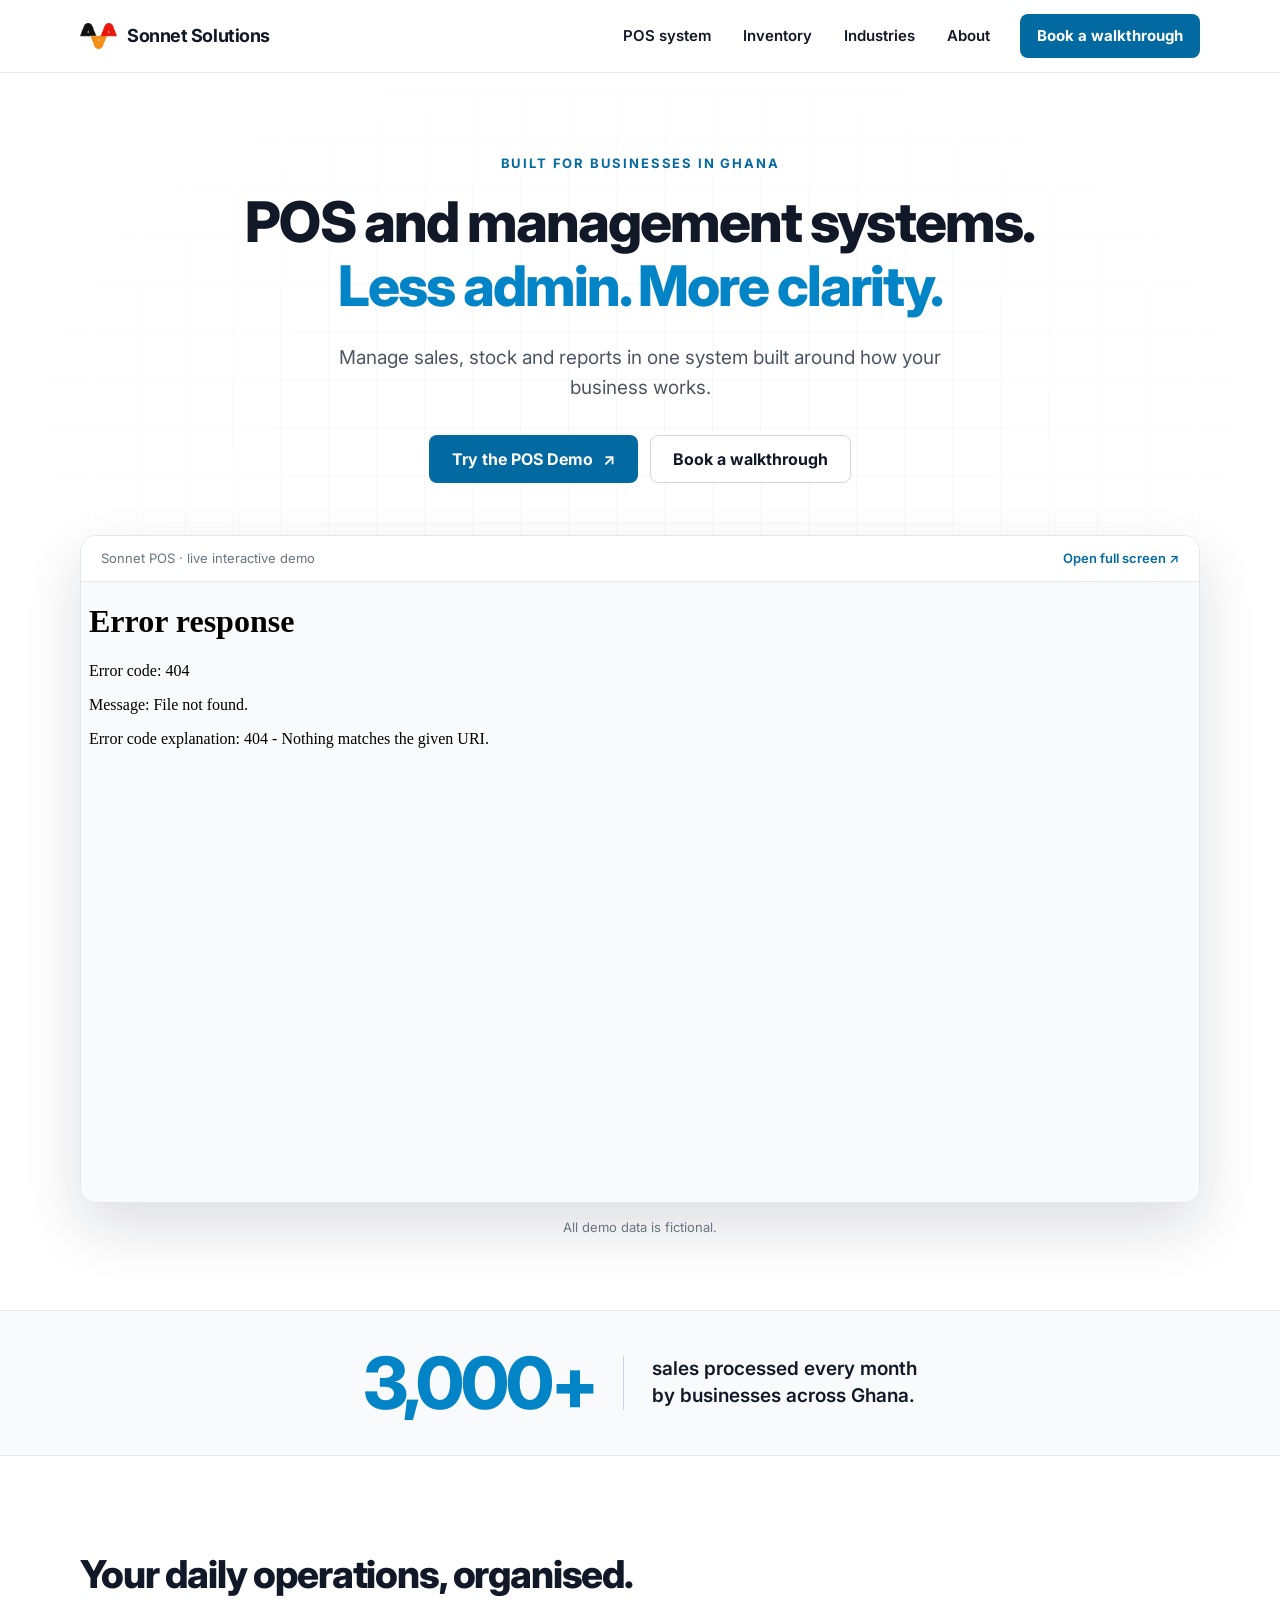
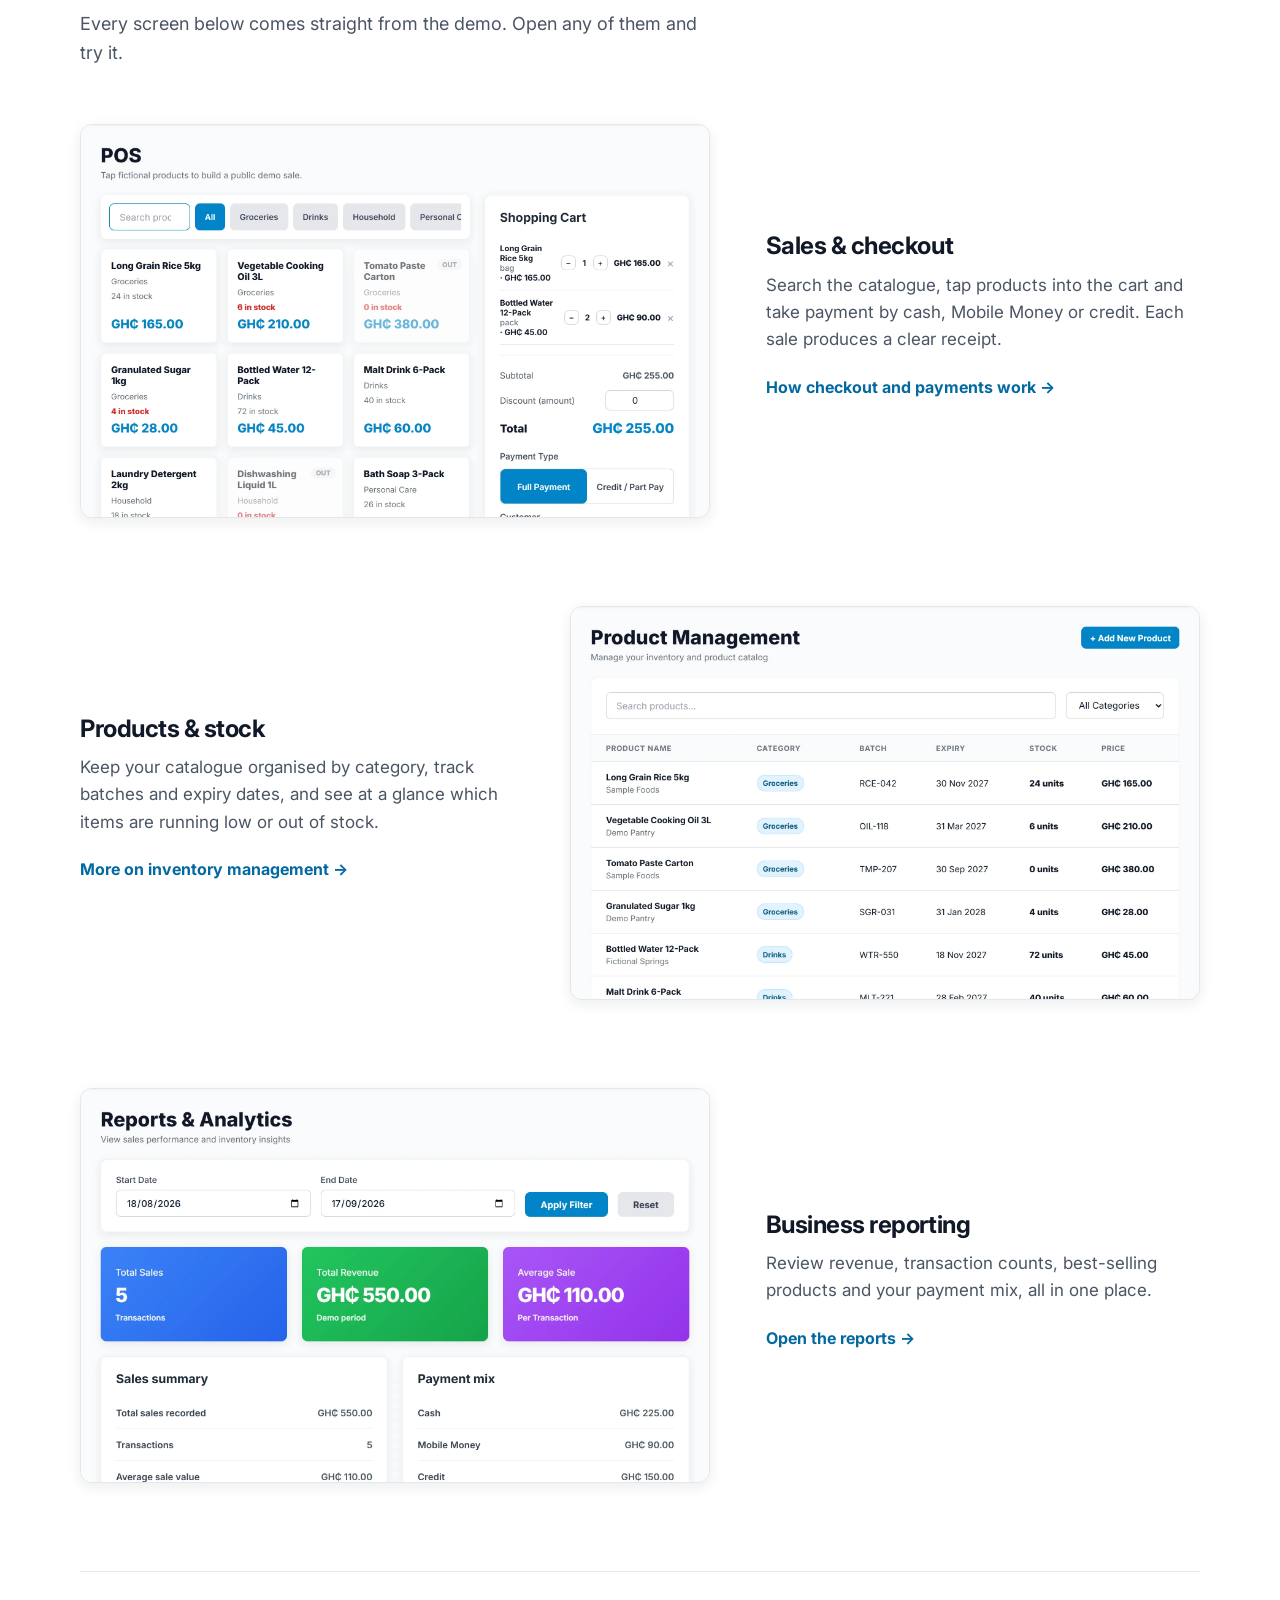
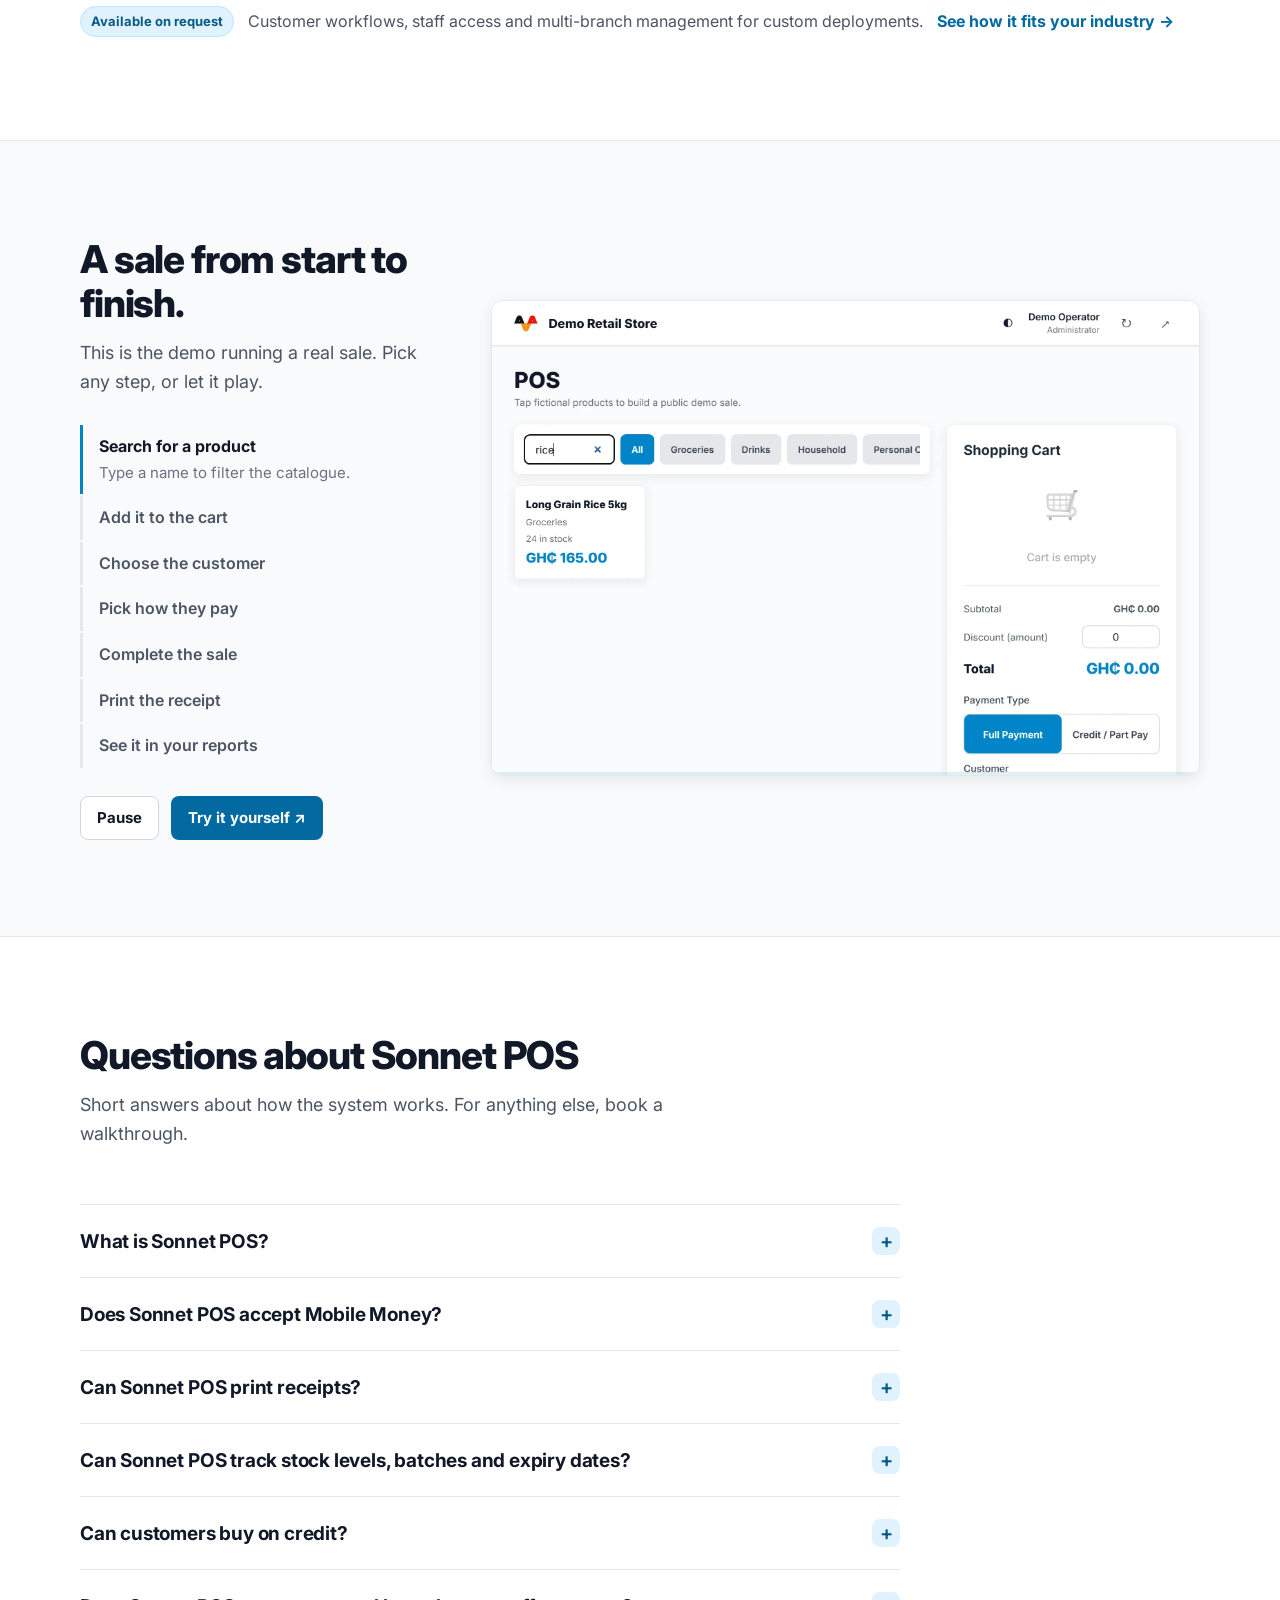
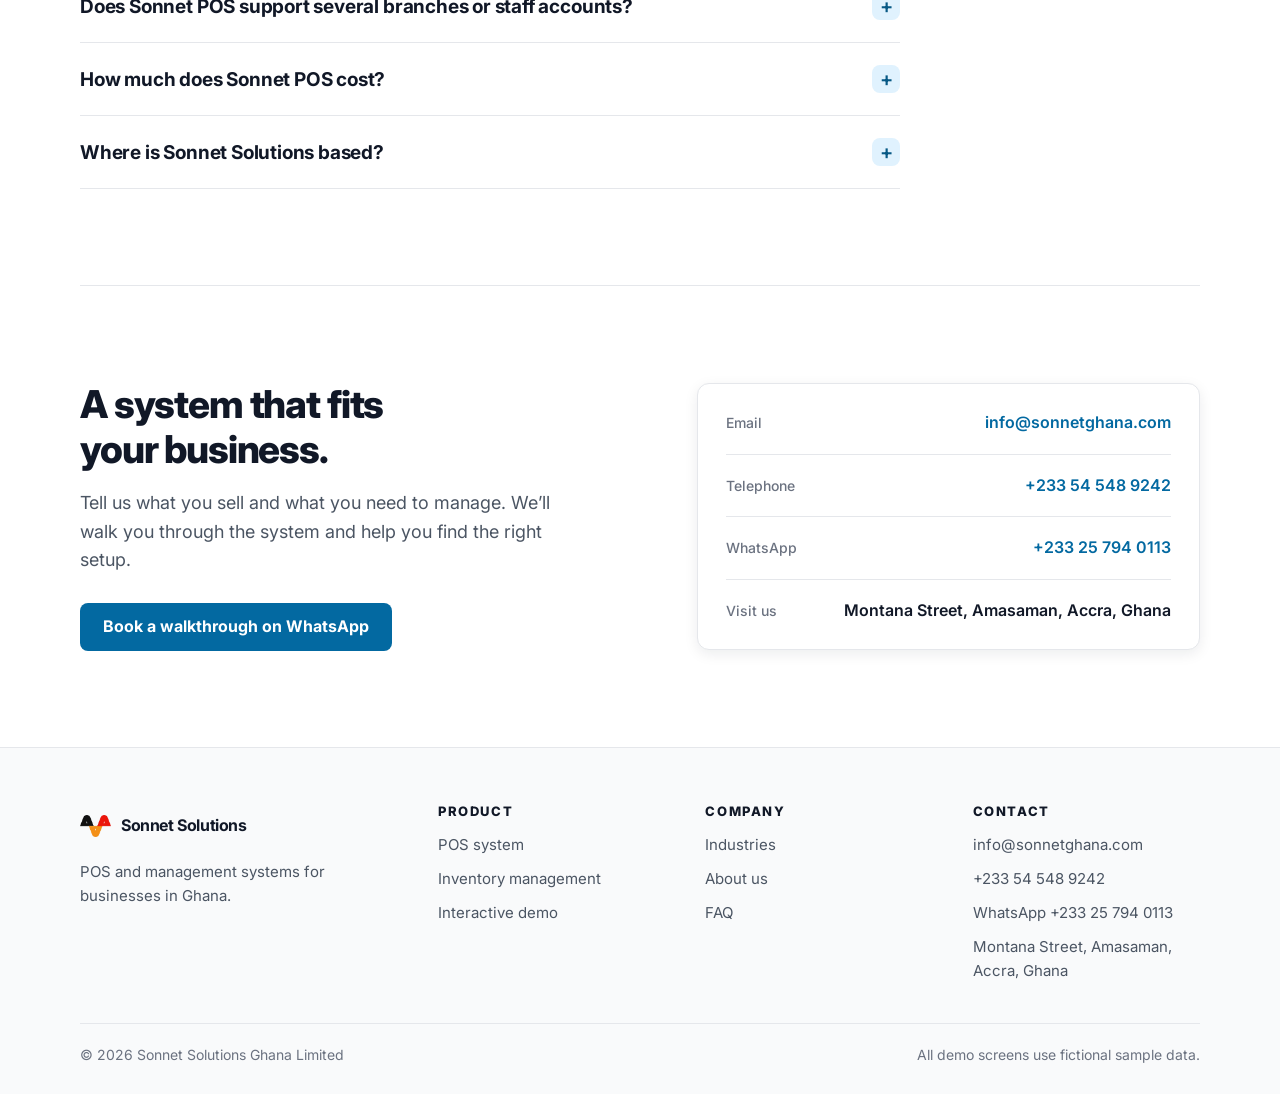
==== commit fa9be103: "Add POS system, inventory, industries and about pages - New indexable pages built from real demo cap" ====
--- a/index.html
+++ b/index.html
@@ -46,6 +46,7 @@
    "telephone": "+233545489242",
    "address": {
     "@type": "PostalAddress",
+    "streetAddress": "Montana Street",
     "addressLocality": "Amasaman",
     "addressRegion": "Greater Accra",
     "addressCountry": "GH"
@@ -160,7 +161,7 @@
      "name": "Where is Sonnet Solutions based?",
      "acceptedAnswer": {
       "@type": "Answer",
-      "text": "Sonnet Solutions Ghana Limited is based in Amasaman, Accra, and works with businesses across Ghana. You can reach us on +233 54 548 9242, on WhatsApp at +233 25 794 0113, or at info@sonnetghana.com."
+      "text": "Sonnet Solutions Ghana Limited is based on Montana Street, Amasaman, Accra, and works with businesses across Ghana. You can reach us on +233 54 548 9242, on WhatsApp at +233 25 794 0113, or at info@sonnetghana.com."
      }
     }
    ]
@@ -173,10 +174,10 @@
     <a class="skip-link" href="#main">Skip to content</a>
     <header class="header">
         <div class="container header-inner">
-            <a class="brand" href="index.html" aria-label="Sonnet Solutions — home"><img class="brand-mark" src="LOGO/sonnet-mark.png" width="207" height="146" alt="" decoding="async" fetchpriority="high"><span class="brand-name">Sonnet Solutions</span></a>
+            <a class="brand" href="/" aria-label="Sonnet Solutions — home"><img class="brand-mark" src="/LOGO/sonnet-mark.png" width="207" height="146" alt="" decoding="async" fetchpriority="high"><span class="brand-name">Sonnet Solutions</span></a>
             <button type="button" class="menu-toggle" aria-expanded="false" aria-controls="navigation">Menu</button>
             <nav id="navigation" aria-label="Primary">
-                <a href="#system">Features</a><a href="#walkthrough">How a sale works</a><a href="#faq">FAQ</a><a href="#contact">Contact</a>
+                <a href="/pos-system">POS system</a><a href="/inventory">Inventory</a><a href="/industries">Industries</a><a href="/about">About</a>
                 <a class="button button-primary small" href="mailto:info@sonnetghana.com?subject=Walkthrough%20booking" data-open-booking aria-haspopup="dialog">Book a walkthrough</a>
             </nav>
         </div>
@@ -186,12 +187,12 @@
             <p class="eyebrow">Built for businesses in Ghana</p>
             <h1><span class="line">POS and management systems.</span><br><span class="line accent">Less admin. More clarity.</span></h1>
             <p class="intro">Manage sales, stock and reports in one system built around how your business works.</p>
-            <div class="actions"><a class="button button-primary" href="demo.html">Try the POS Demo <span aria-hidden="true">↗</span></a><a class="button button-secondary" href="https://wa.me/233257940113?text=Hello%20Sonnet%2C%20I%27d%20like%20to%20book%20a%20walkthrough%20of%20the%20POS%20system." target="_blank" rel="noopener">Book a walkthrough</a></div>
+            <div class="actions"><a class="button button-primary" href="/demo">Try the POS Demo <span aria-hidden="true">↗</span></a><a class="button button-secondary" href="https://wa.me/233257940113?text=Hello%20Sonnet%2C%20I%27d%20like%20to%20book%20a%20walkthrough%20of%20the%20POS%20system." target="_blank" rel="noopener">Book a walkthrough</a></div>
             <div class="product-preview">
-                <div class="preview-label"><span>Sonnet POS · live interactive demo</span><a href="demo.html">Open full screen ↗</a></div>
-                <iframe data-src="demo.html" title="Sonnet POS interactive dashboard with fictional sample data" srcdoc="<!doctype html><html lang='en'><head><meta charset='utf-8'><meta name='viewport' content='width=device-width,initial-scale=1'><style>body{margin:0;display:grid;place-items:center;min-height:100vh;background:#F9FAFB;color:#4B5563;font:14px system-ui,-apple-system,Segoe UI,sans-serif}.box{padding:24px;text-align:center}.title{display:block;margin-bottom:6px;color:#111827;font-weight:700}</style></head><body><div class='box'><span class='title'>Sonnet POS Demo</span><span>Loading the live interactive demo...</span></div></body></html>"></iframe>
-            </div>
-            <a class="preview-mobile" href="demo.html">
+                <div class="preview-label"><span>Sonnet POS · live interactive demo</span><a href="/demo">Open full screen ↗</a></div>
+                <iframe data-src="/demo" title="Sonnet POS interactive dashboard with fictional sample data" srcdoc="<!doctype html><html lang='en'><head><meta charset='utf-8'><meta name='viewport' content='width=device-width,initial-scale=1'><style>body{margin:0;display:grid;place-items:center;min-height:100vh;background:#F9FAFB;color:#4B5563;font:14px system-ui,-apple-system,Segoe UI,sans-serif}.box{padding:24px;text-align:center}.title{display:block;margin-bottom:6px;color:#111827;font-weight:700}</style></head><body><div class='box'><span class='title'>Sonnet POS Demo</span><span>Loading the live interactive demo...</span></div></body></html>"></iframe>
+            </div>
+            <a class="preview-mobile" href="/demo">
                 <img src="assets/demo/mobile-dashboard.webp" width="780" height="1520" alt="Sonnet POS demo dashboard on a phone, showing fictional sample data" loading="lazy" decoding="async">
                 <span class="button button-primary">Open the demo <span aria-hidden="true">↗</span></span>
             </a>
@@ -213,7 +214,7 @@
                     <div class="feature-copy">
                         <h3>Sales &amp; checkout</h3>
                         <p>Search the catalogue, tap products into the cart and take payment by cash, Mobile Money or credit. Each sale produces a clear receipt.</p>
-                        <a class="text-link" href="demo.html#pos">Try a sale in the demo →</a>
+                        <a class="text-link" href="/pos-system">How checkout and payments work →</a>
                     </div>
                 </article>
                 <article class="feature-row">
@@ -221,7 +222,7 @@
                     <div class="feature-copy">
                         <h3>Products &amp; stock</h3>
                         <p>Keep your catalogue organised by category, track batches and expiry dates, and see at a glance which items are running low or out of stock.</p>
-                        <a class="text-link" href="demo.html#products">Browse the product list →</a>
+                        <a class="text-link" href="/inventory">More on inventory management →</a>
                     </div>
                 </article>
                 <article class="feature-row">
@@ -229,11 +230,11 @@
                     <div class="feature-copy">
                         <h3>Business reporting</h3>
                         <p>Review revenue, transaction counts, best-selling products and your payment mix, all in one place.</p>
-                        <a class="text-link" href="demo.html#reports">Open the reports →</a>
+                        <a class="text-link" href="/demo#reports">Open the reports →</a>
                     </div>
                 </article>
             </div>
-            <p class="custom-note"><span class="tag">Available on request</span> Customer workflows, staff access and multi-branch management for custom deployments.</p>
+            <p class="custom-note"><span class="tag">Available on request</span> Customer workflows, staff access and multi-branch management for custom deployments. <a class="text-link" href="/industries">See how it fits your industry →</a></p>
         </section>
 
         <section class="walkthrough" id="walkthrough">
@@ -252,17 +253,17 @@
                     </ol>
                     <div class="walkthrough-actions">
                         <button type="button" class="button button-secondary small" id="sale-toggle" aria-pressed="false">Pause</button>
-                        <a class="button button-primary small" href="demo.html#pos">Try it yourself ↗</a>
+                        <a class="button button-primary small" href="/demo#pos">Try it yourself ↗</a>
                     </div>
                 </div>
                 <figure class="stage shot">
-                    <img src="assets/demo/sale-1.webp" width="2560" height="1720" alt="Step 1: typing rice into the POS search box" class="active" loading="lazy" decoding="async">
-                    <img src="assets/demo/sale-2.webp" width="2560" height="1720" alt="Step 2: rice and bottled water added to the cart" loading="lazy" decoding="async">
-                    <img src="assets/demo/sale-3.webp" width="2560" height="1720" alt="Step 3: Sample Mini Mart selected as the customer" loading="lazy" decoding="async">
-                    <img src="assets/demo/sale-4.webp" width="2560" height="1720" alt="Step 4: Mobile Money selected with a payment reference" loading="lazy" decoding="async">
-                    <img src="assets/demo/sale-5.webp" width="2560" height="1720" alt="Step 5: the sale is completed and the receipt is ready" loading="lazy" decoding="async">
-                    <img src="assets/demo/sale-6.webp" width="2560" height="1720" alt="Step 6: the receipt preview for the sale" loading="lazy" decoding="async">
-                    <img src="assets/demo/sale-7.webp" width="2560" height="1720" alt="Step 7: the reports screen including the new sale" loading="lazy" decoding="async">
+                    <img src="assets/demo/sale-1.webp" width="2048" height="2320" alt="Step 1: typing rice into the POS search box" class="active" loading="lazy" decoding="async">
+                    <img src="assets/demo/sale-2.webp" width="2048" height="2320" alt="Step 2: rice and bottled water added to the cart" loading="lazy" decoding="async">
+                    <img src="assets/demo/sale-3.webp" width="2048" height="2320" alt="Step 3: Sample Mini Mart selected as the customer" loading="lazy" decoding="async">
+                    <img src="assets/demo/sale-4.webp" width="2048" height="2320" alt="Step 4: Mobile Money selected with a payment reference" loading="lazy" decoding="async">
+                    <img src="assets/demo/sale-5.webp" width="2048" height="2320" alt="Step 5: the sale is completed and the receipt is ready" loading="lazy" decoding="async">
+                    <img src="assets/demo/sale-6.webp" width="2048" height="2320" alt="Step 6: the receipt preview for the sale" loading="lazy" decoding="async">
+                    <img src="assets/demo/sale-7.webp" width="2048" height="2320" alt="Step 7: the reports screen including the new sale" loading="lazy" decoding="async">
                     <div class="stage-progress" aria-hidden="true"><span></span></div>
                 </figure>
             </div>
@@ -301,7 +302,7 @@
                 </details>
                 <details class="faq-item">
                     <summary><h3>Where is Sonnet Solutions based?</h3></summary>
-                    <p>Sonnet Solutions Ghana Limited is based in Amasaman, Accra, and works with businesses across Ghana. You can reach us on +233 54 548 9242, on WhatsApp at +233 25 794 0113, or at info@sonnetghana.com.</p>
+                    <p>Sonnet Solutions Ghana Limited is based on Montana Street, Amasaman, Accra, and works with businesses across Ghana. You can reach us on +233 54 548 9242, on WhatsApp at +233 25 794 0113, or at info@sonnetghana.com.</p>
                 </details>
             </div>
         </section>
@@ -317,7 +318,7 @@
                     <div><span>Email</span><a href="mailto:info@sonnetghana.com">info@sonnetghana.com</a></div>
                     <div><span>Telephone</span><a href="tel:+233545489242">+233&nbsp;54&nbsp;548&nbsp;9242</a></div>
                     <div><span>WhatsApp</span><a href="https://wa.me/233257940113" target="_blank" rel="noopener">+233&nbsp;25&nbsp;794&nbsp;0113</a></div>
-                    <div><span>Visit us</span>Amasaman, Accra, Ghana</div>
+                    <div><span>Visit us</span>Montana Street, Amasaman, Accra, Ghana</div>
                 </address>
             </div>
         </section>
@@ -362,10 +363,34 @@
             </form>
     </dialog>
     <footer class="footer">
-        <div class="container footer-inner">
-            <a class="brand" href="index.html" aria-label="Sonnet Solutions — home"><img class="brand-mark" src="LOGO/sonnet-mark.png" width="207" height="146" alt="" loading="lazy"><span class="brand-name">Sonnet Solutions</span></a>
+        <div class="container footer-grid">
+            <div class="footer-brand">
+                <a class="brand" href="/" aria-label="Sonnet Solutions — home"><img class="brand-mark" src="/LOGO/sonnet-mark.png" width="207" height="146" alt="" loading="lazy"><span class="brand-name">Sonnet Solutions</span></a>
+                <p>POS and management systems for businesses in Ghana.</p>
+            </div>
+            <nav class="footer-col" aria-label="Product">
+                <h2>Product</h2>
+                <a href="/pos-system">POS system</a>
+                <a href="/inventory">Inventory management</a>
+                <a href="/demo">Interactive demo</a>
+            </nav>
+            <nav class="footer-col" aria-label="Company">
+                <h2>Company</h2>
+                <a href="/industries">Industries</a>
+                <a href="/about">About us</a>
+                <a href="/#faq">FAQ</a>
+            </nav>
+            <div class="footer-col">
+                <h2>Contact</h2>
+                <a href="mailto:info@sonnetghana.com">info@sonnetghana.com</a>
+                <a href="tel:+233545489242">+233 54 548 9242</a>
+                <a href="https://wa.me/233257940113" target="_blank" rel="noopener">WhatsApp +233 25 794 0113</a>
+                <span>Montana Street, Amasaman, Accra, Ghana</span>
+            </div>
+        </div>
+        <div class="container footer-base">
             <span>© <span id="year">2026</span> Sonnet Solutions Ghana Limited</span>
-            <a href="mailto:info@sonnetghana.com">info@sonnetghana.com</a>
+            <span>All demo screens use fictional sample data.</span>
         </div>
     </footer>
     <script src="home.js"></script>
--- a/home.css
+++ b/home.css
@@ -192,12 +192,70 @@
 .form-status a { text-decoration: underline; }
 
 /* Footer */
-.footer { border-top: 1px solid var(--line); }
-.footer-inner { padding-block: 28px; display: flex; align-items: center; justify-content: space-between; gap: 20px; font-size: 14px; color: var(--muted); }
+.footer { border-top: 1px solid var(--line); background: var(--band); }
+.footer-grid { display: grid; grid-template-columns: minmax(0, 1.4fr) repeat(3, minmax(0, 1fr)); gap: 40px; padding-block: 56px 40px; }
+.footer-brand p { margin: 12px 0 0; font-size: 15px; max-width: 30ch; }
 .footer .brand-mark { width: 31px; height: 22px; }
 .footer .brand-name { font-size: 1rem; }
-.footer-inner > a:last-child { color: var(--muted); }
-.footer-inner > a:last-child:hover { color: var(--primary-dark); text-decoration: underline; }
+.footer-col { display: grid; align-content: start; gap: 10px; font-size: 15px; color: var(--body); }
+.footer-col h2 { font-size: 13px; text-transform: uppercase; letter-spacing: .12em; color: var(--text); margin-bottom: 4px; }
+.footer-col a { color: var(--body); overflow-wrap: anywhere; }
+.footer-col a:hover { color: var(--primary-dark); text-decoration: underline; text-underline-offset: 3px; }
+.footer-base { display: flex; justify-content: space-between; gap: 16px; flex-wrap: wrap; padding-block: 20px 28px; border-top: 1px solid var(--line); font-size: 14px; color: var(--muted); }
+
+/* Inner pages */
+.header nav a[aria-current="page"] { color: var(--primary-dark); box-shadow: inset 0 -2px 0 var(--primary); }
+.page-hero { padding-top: 56px; padding-bottom: 32px; }
+.breadcrumb { display: flex; gap: 8px; font-size: 14px; color: var(--muted); margin-bottom: 28px; }
+.breadcrumb a { color: var(--primary-dark); }
+.breadcrumb a:hover { text-decoration: underline; }
+.page-hero h1 { max-width: 18ch; font-size: clamp(34px, 4.2vw, 52px); }
+.page-hero .intro { margin: 20px 0 0; max-width: 680px; }
+.page-hero .actions { justify-content: flex-start; margin: 32px 0 0; }
+.hero-visual { position: relative; margin: 48px 0 0; padding: 0 88px 56px 0; }
+.hero-main { position: relative; }
+.hero-side { position: absolute; right: 0; bottom: 0; width: 22%; max-width: 240px; border-radius: 18px; box-shadow: var(--shadow-lg); background: #fff; }
+.page-hero .caption { margin-top: 16px; }
+.feature-copy h2 { font-size: clamp(24px, 2.4vw, 30px); letter-spacing: -0.02em; margin-bottom: 12px; }
+.check-list { list-style: none; margin: 16px 0; padding: 0; display: grid; gap: 8px; }
+.check-list li { position: relative; padding-left: 28px; color: var(--text); font-weight: 500; }
+.check-list li::before { content: ""; position: absolute; left: 2px; top: 6px; width: 14px; height: 8px; border-left: 2.5px solid var(--primary); border-bottom: 2.5px solid var(--primary); transform: rotate(-45deg); }
+.check-list.compact { margin: 8px 0 0; gap: 4px; font-size: 15px; }
+.shot-receipt, .shot-phone { justify-self: center; width: min(360px, 100%); }
+.shot-phone { width: min(300px, 82%); border-radius: 20px; }
+.band { background: var(--band); border-block: 1px solid var(--line); padding-block: 88px; }
+.custom-list { list-style: none; margin: 0; padding: 0; display: grid; grid-template-columns: repeat(2, minmax(0, 1fr)); gap: 16px; }
+.custom-list li { display: grid; gap: 12px; align-content: start; justify-items: start; padding: 24px; background: var(--surface); border: 1px solid var(--line); border-radius: 12px; }
+.custom-list h3, .card h3 { font-size: 19px; letter-spacing: -0.01em; }
+.custom-list p { margin: 6px 0 0; font-size: 15px; }
+.card-grid { display: grid; grid-template-columns: repeat(2, minmax(0, 1fr)); gap: 20px; }
+.card-grid.three { grid-template-columns: repeat(3, minmax(0, 1fr)); }
+.card { padding: 28px; background: var(--surface); border: 1px solid var(--line); border-radius: 12px; box-shadow: 0 1px 2px rgba(15, 23, 42, 0.04); scroll-margin-top: 100px; }
+.card > p { margin: 10px 0 0; font-size: 15px; }
+.card-label { margin: 18px 0 0 !important; font-size: 12px !important; text-transform: uppercase; letter-spacing: .12em; font-weight: 700; color: var(--muted); }
+.card-extra { margin: 10px 0 0 !important; font-size: 15px; color: var(--text); }
+.deployment dl { margin: 16px 0 0; display: grid; gap: 14px; }
+.deployment dt { font-size: 12px; text-transform: uppercase; letter-spacing: .12em; font-weight: 700; color: var(--muted); }
+.deployment dd { margin: 4px 0 0; font-size: 15px; color: var(--body); }
+.note { font-size: 13px !important; color: var(--muted); border-top: 1px solid var(--line); padding-top: 14px; margin-top: 18px !important; }
+.cta-box { display: grid; grid-template-columns: minmax(0, 1fr) auto; gap: 32px; align-items: center; padding: 48px; border: 1px solid #BAE6FD; border-radius: 16px; background: var(--primary-soft); }
+.cta-box p { margin: 12px 0 0; font-size: 18px; max-width: 52ch; color: #0C4A6E; }
+.cta-box .actions { margin: 0; justify-content: flex-end; }
+.about-split { display: grid; grid-template-columns: minmax(0, 0.9fr) minmax(0, 1.1fr); gap: 56px; align-items: start; }
+.about-split > div > p { font-size: 18px; margin: 14px 0 0; }
+.prose p { font-size: 18px; margin: 0 0 18px; }
+.inline-link { color: var(--primary-dark); font-weight: 600; text-decoration: underline; text-underline-offset: 3px; }
+.process { list-style: none; counter-reset: step; margin: 0; padding: 0; display: grid; grid-template-columns: repeat(4, minmax(0, 1fr)); gap: 20px; }
+.process li { counter-increment: step; padding: 24px; background: var(--surface); border: 1px solid var(--line); border-radius: 12px; }
+.process li::before { content: counter(step); display: grid; place-items: center; width: 32px; height: 32px; margin-bottom: 16px; border-radius: var(--radius); background: var(--primary-soft); color: var(--primary-deep); font-weight: 800; }
+.process h3 { font-size: 19px; }
+.process p { margin: 8px 0 0; font-size: 15px; }
+.facts { margin: 0; border: 1px solid var(--line); border-radius: 12px; background: var(--surface); padding: 8px 28px; }
+.facts div { display: flex; justify-content: space-between; gap: 16px; padding: 16px 0; border-bottom: 1px solid var(--line); }
+.facts div:last-child { border-bottom: 0; }
+.facts dt { color: var(--muted); font-size: 14px; }
+.facts dd { margin: 0; font-weight: 600; color: var(--text); text-align: right; overflow-wrap: anywhere; }
+.facts a { color: var(--primary-dark); }
 
 @media (max-width: 900px) {
     .header-inner { flex-wrap: wrap; padding-block: 12px; gap: 12px; }
@@ -220,6 +278,13 @@
     .steps { order: 4; margin: 0; }
     .walkthrough-actions { order: 5; }
     .contact-grid { gap: 36px; }
+    .header nav a[aria-current="page"] { box-shadow: inset 3px 0 0 var(--primary); }
+    .footer-grid { grid-template-columns: repeat(3, minmax(0, 1fr)); }
+    .footer-brand { grid-column: 1 / -1; }
+    .card-grid.three, .process { grid-template-columns: repeat(2, minmax(0, 1fr)); }
+    .cta-box { grid-template-columns: 1fr; padding: 36px; }
+    .cta-box .actions { justify-content: flex-start; }
+    .about-split { grid-template-columns: 1fr; gap: 24px; }
 }
 @media (max-width: 700px) {
     .product-preview { display: none; }
@@ -246,7 +311,20 @@
     .contact-details div { flex-direction: column; gap: 4px; text-align: left; }
     .dialog-head { padding: 20px 20px 0; }
     .booking-dialog .booking-form { padding: 16px 20px 20px; }
-    .footer-inner { flex-direction: column; align-items: flex-start; gap: 8px; }
+    .footer-grid { grid-template-columns: 1fr 1fr; gap: 32px 20px; padding-block: 44px 32px; }
+    .footer-col:last-child { grid-column: 1 / -1; }
+    .page-hero { padding-top: 32px; }
+    .hero-visual { margin-top: 36px; padding: 0 28px 40px 0; }
+    .hero-side { width: 30%; border-radius: 12px; }
+    .page-hero .actions .button { flex: 1 1 100%; }
+    .band { padding-block: 64px; }
+    .custom-list, .card-grid, .card-grid.three, .process { grid-template-columns: 1fr; }
+    .card, .custom-list li { padding: 22px; }
+    .cta-box { padding: 28px 22px; }
+    .cta-box .actions .button { flex: 1 1 100%; }
+    .facts { padding: 4px 20px; }
+    .facts div { flex-direction: column; gap: 2px; }
+    .facts dd { text-align: left; }
 }
 /* Hero entrance: text rises in line by line, then the live demo settles into place. */
 @keyframes rise { from { opacity: 0; transform: translateY(18px); } to { opacity: 1; transform: none; } }
@@ -279,3 +357,8 @@
     .button, .stage img { transition: none; }
     .stage-progress { display: none; }
 }
+.pt-0 { padding-top: 0; }
+.spec .section-heading { max-width: 760px; margin-bottom: 28px; }
+.spec-list { grid-template-columns: repeat(4, minmax(0, 1fr)); gap: 12px 24px; margin: 0 0 20px; }
+@media (max-width: 900px) { .spec-list { grid-template-columns: repeat(2, minmax(0, 1fr)); } }
+@media (max-width: 480px) { .spec-list { grid-template-columns: 1fr; } }
